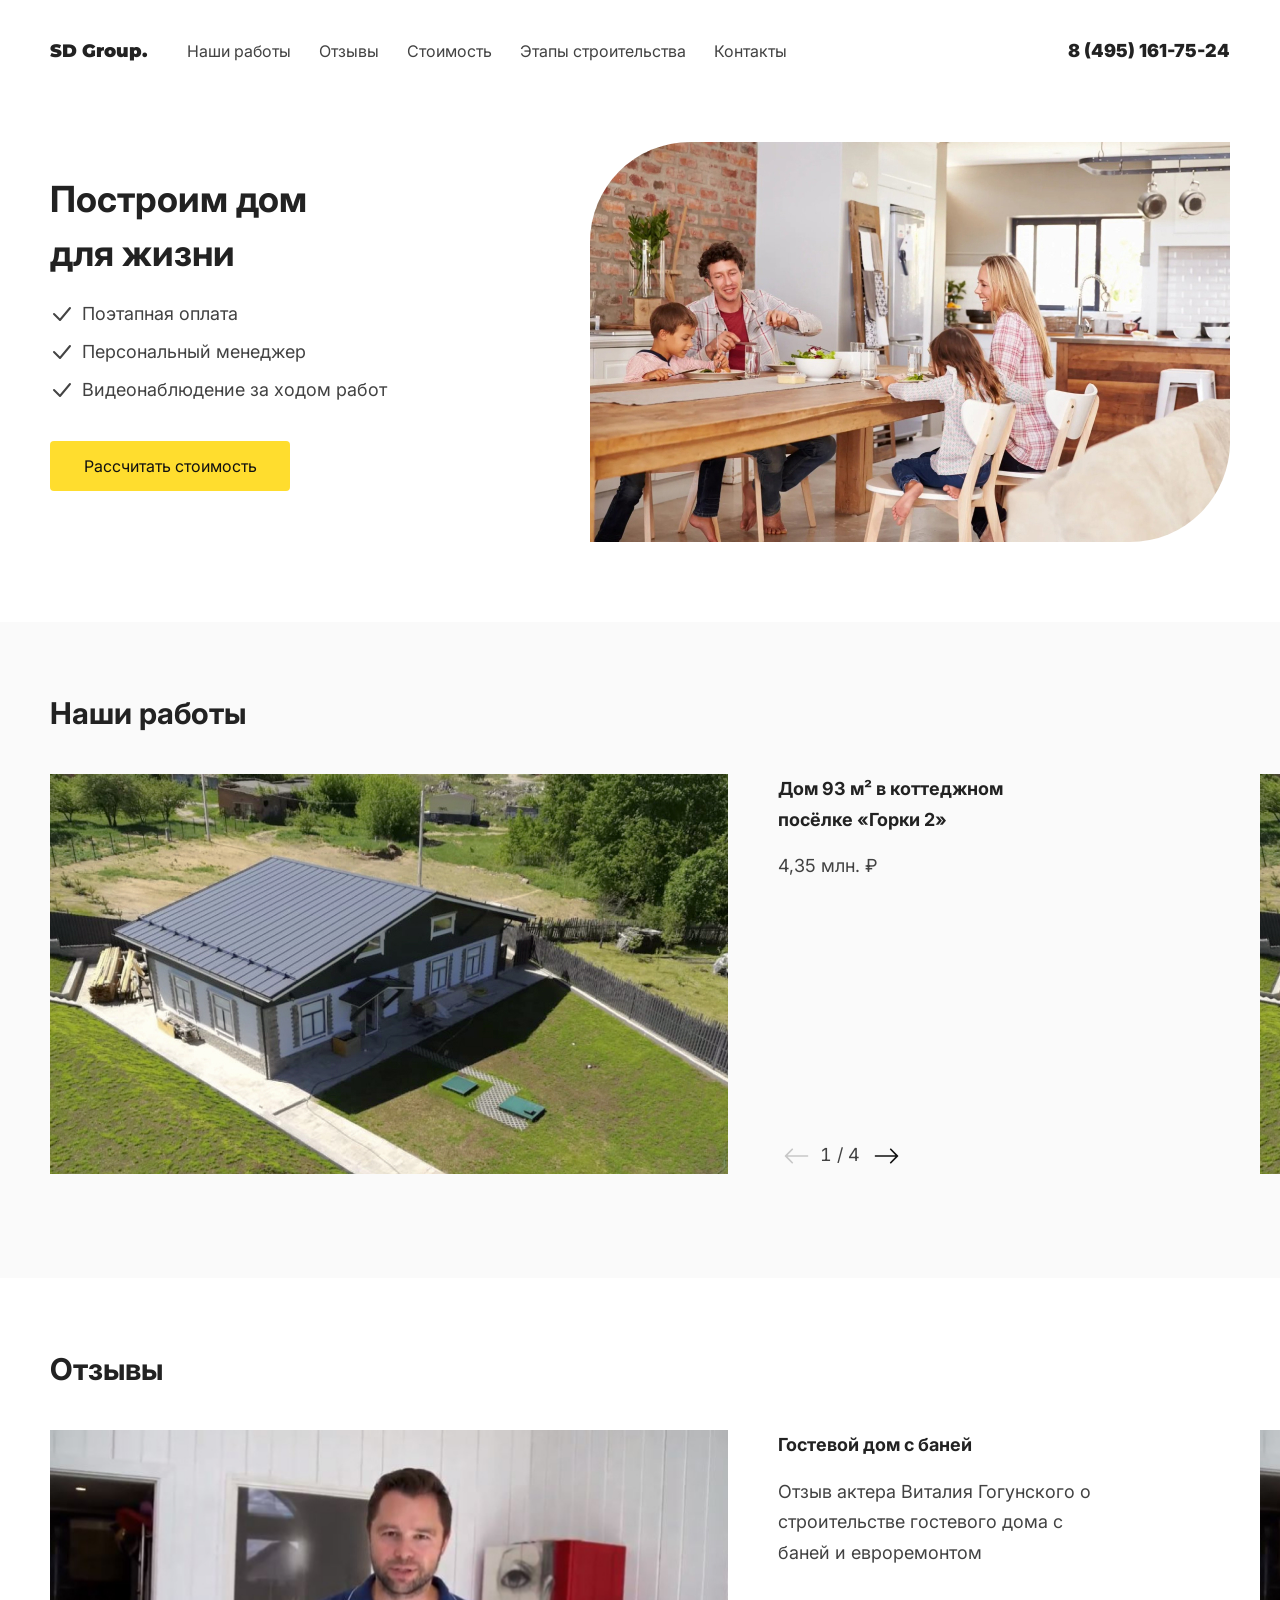
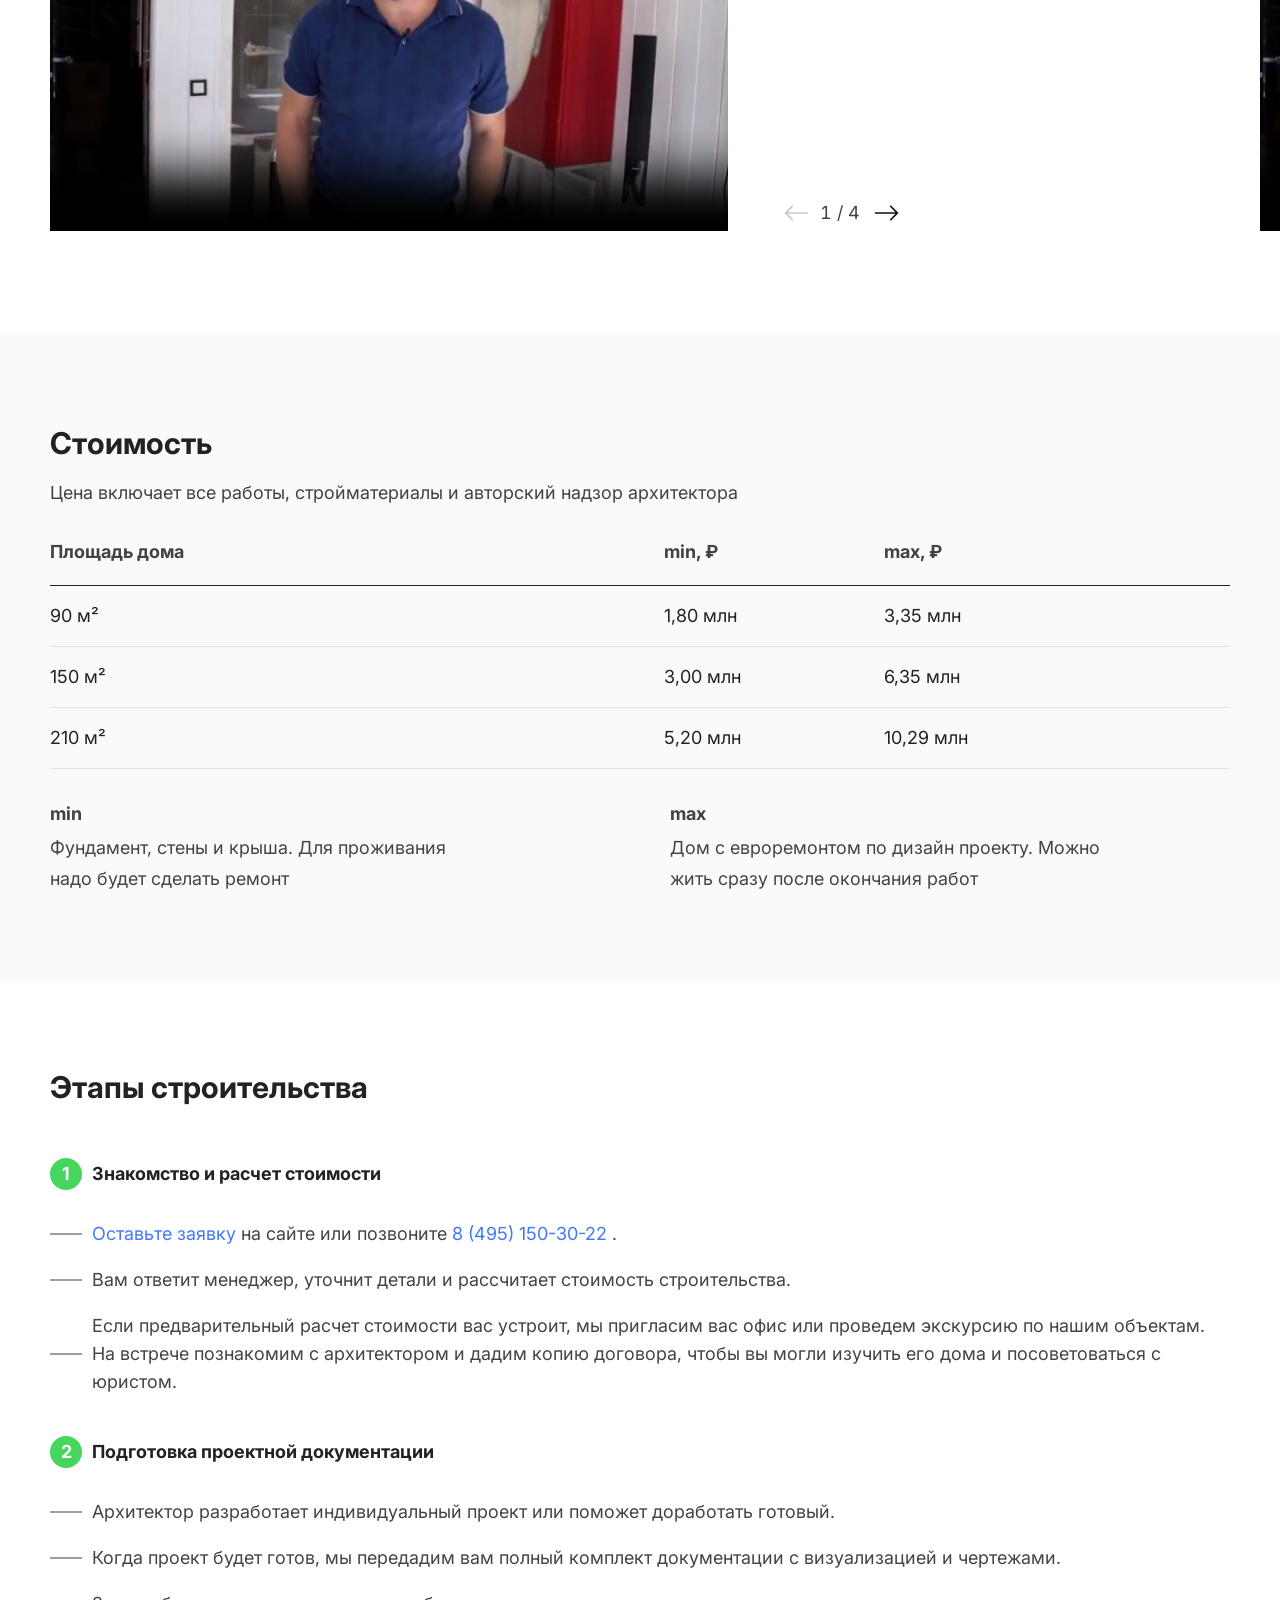
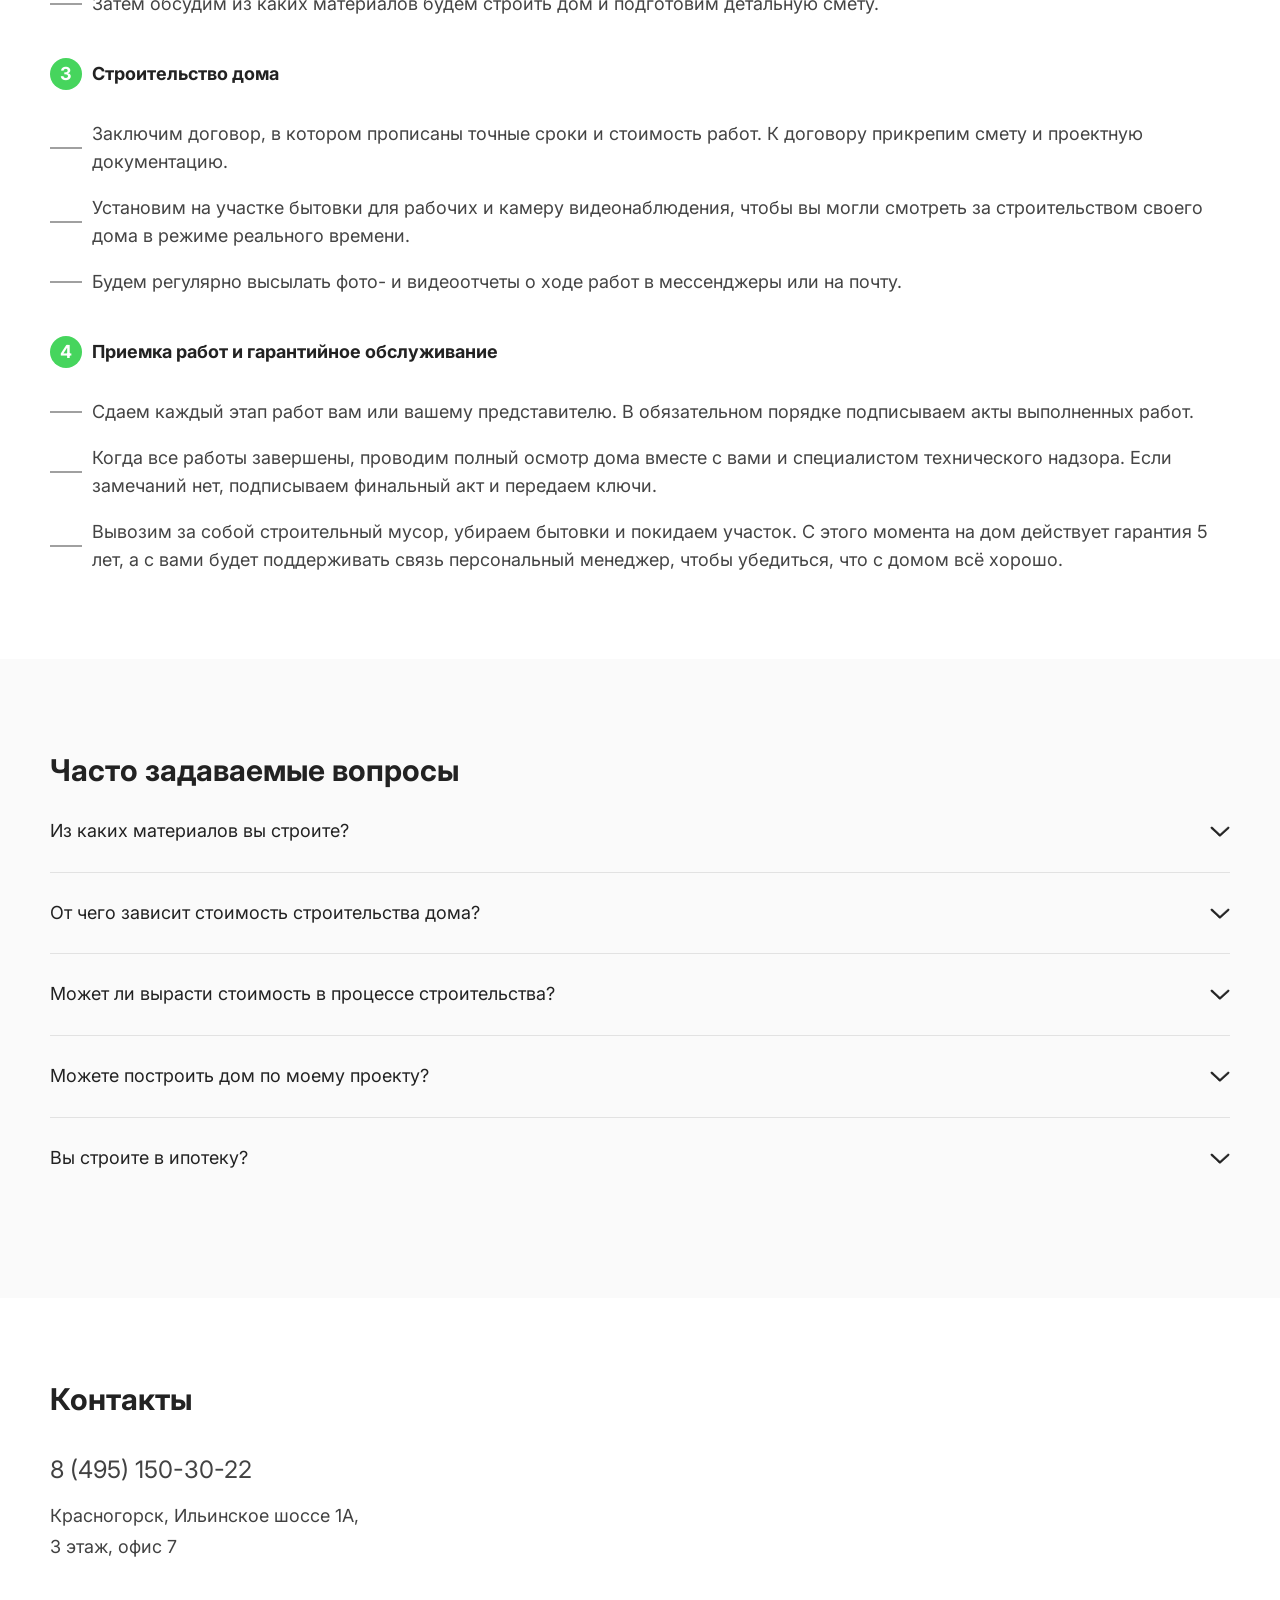
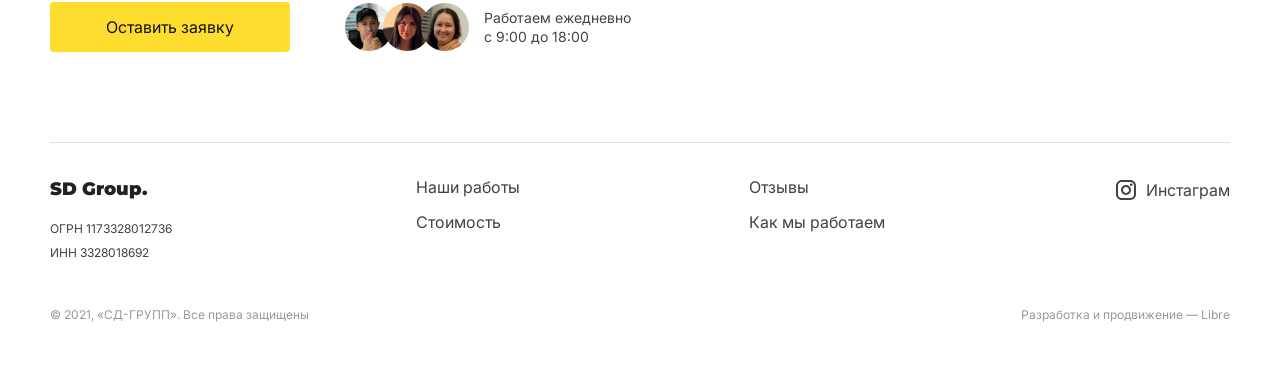
==== index.html @ e0a00f96 "Add files via upload" ====
<!DOCTYPE html>
<html lang="en">

<head>
    <meta charset="UTF-8">
    <meta http-equiv="X-UA-Compatible" content="IE=edge">
    <meta name="viewport" content="width=device-width, initial-scale=1.0">
    <title>Главная</title>
    <link rel="stylesheet" href="https://unpkg.com/swiper/swiper-bundle.min.css" />
    <link rel="stylesheet" href="assets/css/style.css">
</head>

<body>
    <div class="wrapper">
        <header class="header">
            <div class="container">
                <div class="header__inner">
                    <div class="header__left">
                        <a class="header__logo" href="#">SD Group.</a>
                        <nav class="header__nav nav">
                            <ul>
                                <li class="nav__item"><a href="#"> Наши работы</a></li>
                                <li class="nav__item"><a href="#"> Отзывы</a></li>
                                <li class="nav__item"><a href="#"> Стоимость</a></li>
                                <li class="nav__item"><a href="#"> Этапы строительства</a></li>
                                <li class="nav__item"><a href="#"> Контакты</a></li>
                                <li class="nav__phone"><a href="tel:8 (495) 161-75-24">8 (495) 161-75-24</a></li>
                            </ul>
                        </nav>
                    </div>
                    <div class="header__burger">
                        <span></span>
                    </div>
                    <a class="header__phone" href="tel:8 (495) 161-75-24">8 (495) 161-75-24</a>
                </div>
            </div>
        </header>

        <section class="main">
            <div class="container">
                <div class="main__inner">
                    <div class="main__left">
                        <h1 class="main__title">Построим дом <br> для жизни</h1>
                        <ul class="main__list">
                            <li class="main__list-item">Поэтапная оплата</li>
                            <li class="main__list-item">Персональный менеджер</li>
                            <li class="main__list-item">Видеонаблюдение за ходом работ</li>
                        </ul>
                        <button class="main__btn">Рассчитать стоимость</button>

                    </div>
                    <img class="main__img" src="assets/images/main.jpg" alt="">
                </div>
            </div>
        </section>

        <section class="our-job">
            <div class="container">
                <div class="our-job__inner">
                    <h2 class="our-job__title">Наши работы</h2>
                    <div #swiperRef="" class="swiper-container">
                        <div class="swiper-wrapper">
                            <div class="swiper-slide">
                                <div class="our-job__img">
                                    <img src="assets/images/job1.jpg" alt="">
                                </div>

                                <div class="our-job__right">
                                    <h3 class="our-job__slide-title">Дом 93 м² в коттеджном <br> посёлке «Горки 2»</h3>
                                    <p class="our-job__price">4,35 млн. ₽</p>
                                </div>
                            </div>
                            <div class="swiper-slide">
                                <div class="our-job__img">
                                    <img src="assets/images/job1.jpg" alt="">
                                </div>

                                <div class="our-job__right">
                                    <h3 class="our-job__slide-title">Дом 93 м² в коттеджном <br> посёлке «Горки 2» 2</h3>
                                    <p class="our-job__price">4,35 млн. ₽</p>
                                </div>
                            </div>
                            <div class="swiper-slide">
                                <div class="our-job__img">
                                    <img src="assets/images/job1.jpg" alt="">
                                </div>

                                <div class="our-job__right">
                                    <h3 class="our-job__slide-title">Дом 93 м² в коттеджном <br> посёлке «Горки 2» 3</h3>
                                    <p class="our-job__price">4,35 млн. ₽</p>
                                </div>
                            </div>
                            <div class="swiper-slide">
                                <div class="our-job__img">
                                    <img src="assets/images/job1.jpg" alt="">
                                </div>

                                <div class="our-job__right">
                                    <h3 class="our-job__slide-title">Дом 93 м² в коттеджном <br> посёлке «Горки 2» 4</h3>
                                    <p class="our-job__price">4,35 млн. ₽</p>
                                </div>
                            </div>
                        </div>
                        <div class="swiper-button-next">
                            <svg width="28" height="28" viewBox="0 0 28 28" fill="none" xmlns="http://www.w3.org/2000/svg">
                                <path fill-rule="evenodd" clip-rule="evenodd" d="M1.75 14C1.75 13.7679 1.84219 13.5454 2.00628 13.3813C2.17038 13.2172 2.39294 13.125 2.625 13.125H23.2628L17.7555 7.61951C17.5912 7.45521 17.4989 7.23236 17.4989 7.00001C17.4989 6.76765 17.5912 6.54481 17.7555 6.38051C17.9198 6.2162 18.1426 6.1239 18.375 6.1239C18.6074 6.1239 18.8302 6.2162 18.9945 6.38051L25.9945 13.3805C26.076 13.4618 26.1406 13.5583 26.1847 13.6646C26.2289 13.771 26.2516 13.8849 26.2516 14C26.2516 14.1151 26.2289 14.2291 26.1847 14.3354C26.1406 14.4417 26.076 14.5382 25.9945 14.6195L18.9945 21.6195C18.8302 21.7838 18.6074 21.8761 18.375 21.8761C18.1426 21.8761 17.9198 21.7838 17.7555 21.6195C17.5912 21.4552 17.4989 21.2324 17.4989 21C17.4989 20.7676 17.5912 20.5448 17.7555 20.3805L23.2628 14.875H2.625C2.39294 14.875 2.17038 14.7828 2.00628 14.6187C1.84219 14.4546 1.75 14.2321 1.75 14Z" fill="#111111"/>
                            </svg>
                        </div>
                        <div class="swiper-button-prev">
                            <svg width="28" height="28" viewBox="0 0 28 28" fill="none" xmlns="http://www.w3.org/2000/svg">
                                <path fill-rule="evenodd" clip-rule="evenodd" d="M26.2499 14C26.2499 13.7679 26.1577 13.5454 25.9937 13.3813C25.8296 13.2172 25.607 13.125 25.3749 13.125H4.73718L10.2444 7.61951C10.3258 7.53815 10.3903 7.44157 10.4343 7.33528C10.4784 7.22898 10.501 7.11506 10.501 7.00001C10.501 6.88495 10.4784 6.77103 10.4343 6.66474C10.3903 6.55844 10.3258 6.46186 10.2444 6.38051C10.1631 6.29915 10.0665 6.23462 9.9602 6.19059C9.85391 6.14656 9.73998 6.1239 9.62493 6.1239C9.50988 6.1239 9.39595 6.14656 9.28966 6.19059C9.18337 6.23462 9.08678 6.29915 9.00543 6.38051L2.00543 13.3805C1.92395 13.4618 1.8593 13.5583 1.81518 13.6646C1.77107 13.771 1.74837 13.8849 1.74837 14C1.74837 14.1151 1.77107 14.2291 1.81518 14.3354C1.8593 14.4417 1.92395 14.5382 2.00543 14.6195L9.00543 21.6195C9.08678 21.7009 9.18337 21.7654 9.28966 21.8094C9.39595 21.8534 9.50988 21.8761 9.62493 21.8761C9.73998 21.8761 9.85391 21.8534 9.9602 21.8094C10.0665 21.7654 10.1631 21.7009 10.2444 21.6195C10.3258 21.5382 10.3903 21.4416 10.4343 21.3353C10.4784 21.229 10.501 21.1151 10.501 21C10.501 20.885 10.4784 20.771 10.4343 20.6647C10.3903 20.5584 10.3258 20.4619 10.2444 20.3805L4.73718 14.875H25.3749C25.607 14.875 25.8296 14.7828 25.9937 14.6187C26.1577 14.4546 26.2499 14.2321 26.2499 14Z" fill="#111111"/>
                            </svg>
                        </div>
                        <div class="swiper-pagination"></div>
                    </div>
                </div>
            </div>
        </section>

        <section class="feedback">
            <div class="container">
                <div class="feedback__inner">
                    <h2 class="feedback__title">Отзывы</h2>
                    <div #swiperRef="" class="swiper-container">
                        <div class="swiper-wrapper">
                            <div class="swiper-slide">
                                <div class="feedback__video">
                                    <video controls poster="assets/images/video-poster.jpg">
                                        <source src="assets/video/videoplayback.mp4" type="video/mp4"> 
                                    </video>
                                </div>

                                <div class="feedback__right">
                                    <h3 class="feedback__slide-title">Гостевой дом с баней</h3>
                                    <p class="feedback__desc">Отзыв актера Виталия Гогунского о <br> cтроительстве гостевого дома с <br> баней и евроремонтом</p>
                                </div>
                            </div>
                            <div class="swiper-slide">
                                <div class="feedback__video">
                                    <video controls poster="assets/images/video-poster.jpg">
                                        <source src="assets/video/videoplayback.mp4" type="video/mp4"> 
                                    </video>
                                </div>

                                <div class="feedback__right">
                                    <h3 class="feedback__slide-title">Гостевой дом с баней</h3>
                                    <p class="feedback__desc">Отзыв актера Виталия Гогунского о <br> cтроительстве гостевого дома с <br> баней и евроремонтом</p>
                                </div>
                            </div>
                            <div class="swiper-slide">
                                <div class="feedback__video">
                                    <video controls poster="assets/images/video-poster.jpg">
                                        <source src="assets/video/videoplayback.mp4" type="video/mp4"> 
                                    </video>
                                </div>

                                <div class="feedback__right">
                                    <h3 class="feedback__slide-title">Гостевой дом с баней</h3>
                                    <p class="feedback__desc">Отзыв актера Виталия Гогунского о <br> cтроительстве гостевого дома с <br> баней и евроремонтом</p>
                                </div>
                            </div>
                            <div class="swiper-slide">
                                <div class="feedback__video">
                                    <video controls poster="assets/images/video-poster.jpg">
                                        <source src="assets/video/videoplayback.mp4" type="video/mp4"> 
                                    </video>
                                </div>

                                <div class="feedback__right">
                                    <h3 class="feedback__slide-title">Гостевой дом с баней</h3>
                                    <p class="feedback__desc">Отзыв актера Виталия Гогунского о <br> cтроительстве гостевого дома с <br> баней и евроремонтом</p>
                                </div>
                            </div>
                        </div>
                        <div class="swiper-button-next">
                            <svg width="28" height="28" viewBox="0 0 28 28" fill="none" xmlns="http://www.w3.org/2000/svg">
                                <path fill-rule="evenodd" clip-rule="evenodd" d="M1.75 14C1.75 13.7679 1.84219 13.5454 2.00628 13.3813C2.17038 13.2172 2.39294 13.125 2.625 13.125H23.2628L17.7555 7.61951C17.5912 7.45521 17.4989 7.23236 17.4989 7.00001C17.4989 6.76765 17.5912 6.54481 17.7555 6.38051C17.9198 6.2162 18.1426 6.1239 18.375 6.1239C18.6074 6.1239 18.8302 6.2162 18.9945 6.38051L25.9945 13.3805C26.076 13.4618 26.1406 13.5583 26.1847 13.6646C26.2289 13.771 26.2516 13.8849 26.2516 14C26.2516 14.1151 26.2289 14.2291 26.1847 14.3354C26.1406 14.4417 26.076 14.5382 25.9945 14.6195L18.9945 21.6195C18.8302 21.7838 18.6074 21.8761 18.375 21.8761C18.1426 21.8761 17.9198 21.7838 17.7555 21.6195C17.5912 21.4552 17.4989 21.2324 17.4989 21C17.4989 20.7676 17.5912 20.5448 17.7555 20.3805L23.2628 14.875H2.625C2.39294 14.875 2.17038 14.7828 2.00628 14.6187C1.84219 14.4546 1.75 14.2321 1.75 14Z" fill="#111111"/>
                            </svg>
                        </div>
                        <div class="swiper-button-prev">
                            <svg width="28" height="28" viewBox="0 0 28 28" fill="none" xmlns="http://www.w3.org/2000/svg">
                                <path fill-rule="evenodd" clip-rule="evenodd" d="M26.2499 14C26.2499 13.7679 26.1577 13.5454 25.9937 13.3813C25.8296 13.2172 25.607 13.125 25.3749 13.125H4.73718L10.2444 7.61951C10.3258 7.53815 10.3903 7.44157 10.4343 7.33528C10.4784 7.22898 10.501 7.11506 10.501 7.00001C10.501 6.88495 10.4784 6.77103 10.4343 6.66474C10.3903 6.55844 10.3258 6.46186 10.2444 6.38051C10.1631 6.29915 10.0665 6.23462 9.9602 6.19059C9.85391 6.14656 9.73998 6.1239 9.62493 6.1239C9.50988 6.1239 9.39595 6.14656 9.28966 6.19059C9.18337 6.23462 9.08678 6.29915 9.00543 6.38051L2.00543 13.3805C1.92395 13.4618 1.8593 13.5583 1.81518 13.6646C1.77107 13.771 1.74837 13.8849 1.74837 14C1.74837 14.1151 1.77107 14.2291 1.81518 14.3354C1.8593 14.4417 1.92395 14.5382 2.00543 14.6195L9.00543 21.6195C9.08678 21.7009 9.18337 21.7654 9.28966 21.8094C9.39595 21.8534 9.50988 21.8761 9.62493 21.8761C9.73998 21.8761 9.85391 21.8534 9.9602 21.8094C10.0665 21.7654 10.1631 21.7009 10.2444 21.6195C10.3258 21.5382 10.3903 21.4416 10.4343 21.3353C10.4784 21.229 10.501 21.1151 10.501 21C10.501 20.885 10.4784 20.771 10.4343 20.6647C10.3903 20.5584 10.3258 20.4619 10.2444 20.3805L4.73718 14.875H25.3749C25.607 14.875 25.8296 14.7828 25.9937 14.6187C26.1577 14.4546 26.2499 14.2321 26.2499 14Z" fill="#111111"/>
                            </svg>
                        </div>
                        <div class="swiper-pagination"></div>
                    </div>
                </div>
            </div>
        </section>

        <section class="price">
            <div class="container">
                <div class="price__inner">
                    <h2 class="price__title">Стоимость</h2>
                    <p class="price__desc">Цена включает все работы, стройматериалы и авторский надзор архитектора</p>
                    <div class="price__table">
                        <div class="price__table-row price__table-head">
                            <div class="price__table-left">
                                <span>Площадь <span class="price__mob-hidden">дома</span> </span>
                            </div>
                            <div class="price__table-right">
                                <span>min, ₽</span>
                                <span>max, ₽</span>
                            </div>
                        </div>
                        <div class="price__table-row">
                            <div class="price__table-left">
                                <span>90 м²</span>
                            </div>
                            <div class="price__table-right">
                                <span>1,80 млн</span>
                                <span>3,35 млн </span>
                            </div>
                        </div>
                        <div class="price__table-row">
                            <div class="price__table-left">
                                <span>150 м²</span>
                            </div>
                            <div class="price__table-right">
                                <span>3,00 млн</span>
                                <span>6,35 млн</span>
                            </div>
                        </div>
                        <div class="price__table-row">
                            <div class="price__table-left">
                                <span>210 м²</span>
                            </div>
                            <div class="price__table-right">
                                <span>5,20 млн</span>
                                <span>10,29 млн </span>
                            </div>
                        </div>
                    </div>
                    <div class="price__bottom">
                        <div class="price__item">
                            <p class="price__item-title">min</p>
                            <p class="price__item-desc">Фундамент, стены и крыша. Для проживания <br> надо будет сделать ремонт</p>
                        </div>
                        <div class="price__item">
                            <p class="price__item-title">max</p>
                            <p class="price__item-desc">Дом с евроремонтом по дизайн проекту. Можно <br> жить сразу после окончания работ</p>
                        </div>
                    </div>
                </div>
            </div>
        </section>

        <section class="stage">
            <div class="container">
                <div class="stage__inner">
                    <h2 class="stage__title">Этапы строительства</h2>
                    <div class="stage__items">
                        <div class="stage__item">
                            <h3 class="stage__item-title">
                                <span>1</span> Знакомство и расчет стоимости
                            </h3>
                            <ul>
                                <li class="stage__item-li"> <span class="blue">Оставьте заявку</span> на сайте или позвоните <a class="blue" href="tel:8 (495) 150-30-22">8 (495) 150-30-22</a> .</li>
                                <li class="stage__item-li">Вам ответит менеджер, уточнит детали и рассчитает стоимость строительства.</li>
                                <li class="stage__item-li">Если предварительный расчет стоимости вас устроит, мы пригласим вас офис или проведем экскурсию по нашим объектам. На встрече познакомим с архитектором и дадим копию договора, чтобы вы могли изучить его дома и посоветоваться
                                    с юристом. </li>
                            </ul>
                        </div>
                        <div class="stage__item">
                            <h3 class="stage__item-title">
                                <span>2</span>Подготовка проектной документации
                            </h3>
                            <ul>
                                <li class="stage__item-li">Архитектор разработает индивидуальный проект или поможет доработать готовый.</li>
                                <li class="stage__item-li">Когда проект будет готов, мы передадим вам полный комплект документации с визуализацией и чертежами.</li>
                                <li class="stage__item-li">Затем обсудим из каких материалов будем строить дом и подготовим детальную смету.</li>
                            </ul>
                        </div>
                        <div class="stage__item">
                            <h3 class="stage__item-title">
                                <span>3</span>Строительство дома
                            </h3>
                            <ul>
                                <li class="stage__item-li">Заключим договор, в котором прописаны точные сроки и стоимость работ. К договору прикрепим смету и проектную документацию.</li>
                                <li class="stage__item-li">Установим на участке бытовки для рабочих и камеру видеонаблюдения, чтобы вы могли смотреть за строительством своего дома в режиме реального времени.</li>
                                <li class="stage__item-li">Будем регулярно высылать фото- и видеоотчеты о ходе работ в мессенджеры или на почту.</li>
                            </ul>
                        </div>
                        <div class="stage__item">
                            <h3 class="stage__item-title">
                                <span>4</span>Приемка работ и гарантийное обслуживание
                            </h3>
                            <ul>
                                <li class="stage__item-li">Сдаем каждый этап работ вам или вашему представителю. В обязательном порядке подписываем акты выполненных работ.</li>
                                <li class="stage__item-li">Когда все работы завершены, проводим полный осмотр дома вместе с вами и специалистом технического надзора. Если замечаний нет, подписываем финальный акт и передаем ключи.</li>
                                <li class="stage__item-li">Вывозим за собой строительный мусор, убираем бытовки и покидаем участок. С этого момента на дом действует гарантия 5 лет, а с вами будет поддерживать связь персональный менеджер, чтобы убедиться, что с домом всё хорошо.</li>
                            </ul>
                        </div>
                    </div>
                </div>
            </div>
        </section>

        <section class="questions">
            <div class="container">
                <div class="questions__innner">
                    <h2 class="questions__title">Часто задаваемые вопросы</h2>
                    <div class="questions__items">
                        <div class="questions__item">
                            <div class="questions__show">
                                <span>Из каких материалов вы строите? </span>
                                <span>
                                    <svg class="questions__btn  " width="20" height="11" viewBox="0 0 20 11" fill="none" xmlns="http://www.w3.org/2000/svg">
                                        <path d="M2.35141 1.18542L2.35143 1.18543L10 8.14146L17.6486 1.18543L17.6486 1.18542C17.8269 1.0233 18.064 0.935791 18.3069 0.935791C18.5497 0.935791 18.7869 1.0233 18.9652 1.18542C19.1443 1.34826 19.25 1.57449 19.25 1.81604C19.25 2.05758 19.1443 2.28381 18.9652 2.44665L10.6585 9.99983L10.6583 10C10.5699 10.0806 10.4662 10.1434 10.3536 10.1858C10.2409 10.2284 10.1208 10.25 10 10.25C9.8792 10.25 9.75911 10.2284 9.64643 10.1858L9.73469 9.95193L9.64643 10.1858C9.53384 10.1434 9.4301 10.0806 9.3417 10L2.35141 1.18542ZM2.35141 1.18542C2.17311 1.0233 1.93598 0.935791 1.69311 0.935791C1.45025 0.935791 1.21311 1.0233 1.03482 1.18542C0.855734 1.34826 0.75 1.5745 0.75 1.81604C0.75 2.05757 0.855732 2.28381 1.03482 2.44665L9.34147 9.99983L2.35141 1.18542Z" fill="#222222" stroke="#222222" stroke-width="0.5"/>
                                    </svg>
                                </span>
                            </div>
                            <div class="questions__hidden">
                                Вывозим за собой строительный мусор, убираем бытовки и покидаем участок. С этого момента на дом действует гарантия 5 лет, а с вами будет поддерживать связь персональный менеджер, чтобы убедиться, что с домом всё хорошо.
                            </div>
                        </div>
                        <div class="questions__item">
                            <div class="questions__show">
                                <span>От чего зависит стоимость строительства дома? </span>
                                <span>
                                    <svg class="questions__btn  " width="20" height="11" viewBox="0 0 20 11" fill="none" xmlns="http://www.w3.org/2000/svg">
                                        <path d="M2.35141 1.18542L2.35143 1.18543L10 8.14146L17.6486 1.18543L17.6486 1.18542C17.8269 1.0233 18.064 0.935791 18.3069 0.935791C18.5497 0.935791 18.7869 1.0233 18.9652 1.18542C19.1443 1.34826 19.25 1.57449 19.25 1.81604C19.25 2.05758 19.1443 2.28381 18.9652 2.44665L10.6585 9.99983L10.6583 10C10.5699 10.0806 10.4662 10.1434 10.3536 10.1858C10.2409 10.2284 10.1208 10.25 10 10.25C9.8792 10.25 9.75911 10.2284 9.64643 10.1858L9.73469 9.95193L9.64643 10.1858C9.53384 10.1434 9.4301 10.0806 9.3417 10L2.35141 1.18542ZM2.35141 1.18542C2.17311 1.0233 1.93598 0.935791 1.69311 0.935791C1.45025 0.935791 1.21311 1.0233 1.03482 1.18542C0.855734 1.34826 0.75 1.5745 0.75 1.81604C0.75 2.05757 0.855732 2.28381 1.03482 2.44665L9.34147 9.99983L2.35141 1.18542Z" fill="#222222" stroke="#222222" stroke-width="0.5"/>
                                    </svg>
                                </span>
                            </div>
                            <div class="questions__hidden">
                                Вывозим за собой строительный мусор, убираем бытовки и покидаем участок. С этого момента на дом действует гарантия 5 лет, а с вами будет поддерживать связь персональный менеджер, чтобы убедиться, что с домом всё хорошо.
                            </div>
                        </div>
                        <div class="questions__item">
                            <div class="questions__show">
                                <span>Может ли вырасти стоимость в процессе строительства? </span>
                                <span>
                                    <svg class="questions__btn  " width="20" height="11" viewBox="0 0 20 11" fill="none" xmlns="http://www.w3.org/2000/svg">
                                        <path d="M2.35141 1.18542L2.35143 1.18543L10 8.14146L17.6486 1.18543L17.6486 1.18542C17.8269 1.0233 18.064 0.935791 18.3069 0.935791C18.5497 0.935791 18.7869 1.0233 18.9652 1.18542C19.1443 1.34826 19.25 1.57449 19.25 1.81604C19.25 2.05758 19.1443 2.28381 18.9652 2.44665L10.6585 9.99983L10.6583 10C10.5699 10.0806 10.4662 10.1434 10.3536 10.1858C10.2409 10.2284 10.1208 10.25 10 10.25C9.8792 10.25 9.75911 10.2284 9.64643 10.1858L9.73469 9.95193L9.64643 10.1858C9.53384 10.1434 9.4301 10.0806 9.3417 10L2.35141 1.18542ZM2.35141 1.18542C2.17311 1.0233 1.93598 0.935791 1.69311 0.935791C1.45025 0.935791 1.21311 1.0233 1.03482 1.18542C0.855734 1.34826 0.75 1.5745 0.75 1.81604C0.75 2.05757 0.855732 2.28381 1.03482 2.44665L9.34147 9.99983L2.35141 1.18542Z" fill="#222222" stroke="#222222" stroke-width="0.5"/>
                                    </svg>
                                </span>
                            </div>
                            <div class="questions__hidden">
                                Вывозим за собой строительный мусор, убираем бытовки и покидаем участок. С этого момента на дом действует гарантия 5 лет, а с вами будет поддерживать связь персональный менеджер, чтобы убедиться, что с домом всё хорошо.
                            </div>
                        </div>
                        <div class="questions__item">
                            <div class="questions__show">
                                <span>Можете построить дом по моему проекту? </span>
                                <span>
                                    <svg class="questions__btn  " width="20" height="11" viewBox="0 0 20 11" fill="none" xmlns="http://www.w3.org/2000/svg">
                                        <path d="M2.35141 1.18542L2.35143 1.18543L10 8.14146L17.6486 1.18543L17.6486 1.18542C17.8269 1.0233 18.064 0.935791 18.3069 0.935791C18.5497 0.935791 18.7869 1.0233 18.9652 1.18542C19.1443 1.34826 19.25 1.57449 19.25 1.81604C19.25 2.05758 19.1443 2.28381 18.9652 2.44665L10.6585 9.99983L10.6583 10C10.5699 10.0806 10.4662 10.1434 10.3536 10.1858C10.2409 10.2284 10.1208 10.25 10 10.25C9.8792 10.25 9.75911 10.2284 9.64643 10.1858L9.73469 9.95193L9.64643 10.1858C9.53384 10.1434 9.4301 10.0806 9.3417 10L2.35141 1.18542ZM2.35141 1.18542C2.17311 1.0233 1.93598 0.935791 1.69311 0.935791C1.45025 0.935791 1.21311 1.0233 1.03482 1.18542C0.855734 1.34826 0.75 1.5745 0.75 1.81604C0.75 2.05757 0.855732 2.28381 1.03482 2.44665L9.34147 9.99983L2.35141 1.18542Z" fill="#222222" stroke="#222222" stroke-width="0.5"/>
                                    </svg>
                                </span>
                            </div>
                            <div class="questions__hidden">
                                Вывозим за собой строительный мусор, убираем бытовки и покидаем участок. С этого момента на дом действует гарантия 5 лет, а с вами будет поддерживать связь персональный менеджер, чтобы убедиться, что с домом всё хорошо.
                            </div>
                        </div>
                        <div class="questions__item">
                            <div class="questions__show">
                                <span>Вы строите в ипотеку? </span>
                                <span>
                                    <svg class="questions__btn  " width="20" height="11" viewBox="0 0 20 11" fill="none" xmlns="http://www.w3.org/2000/svg">
                                        <path d="M2.35141 1.18542L2.35143 1.18543L10 8.14146L17.6486 1.18543L17.6486 1.18542C17.8269 1.0233 18.064 0.935791 18.3069 0.935791C18.5497 0.935791 18.7869 1.0233 18.9652 1.18542C19.1443 1.34826 19.25 1.57449 19.25 1.81604C19.25 2.05758 19.1443 2.28381 18.9652 2.44665L10.6585 9.99983L10.6583 10C10.5699 10.0806 10.4662 10.1434 10.3536 10.1858C10.2409 10.2284 10.1208 10.25 10 10.25C9.8792 10.25 9.75911 10.2284 9.64643 10.1858L9.73469 9.95193L9.64643 10.1858C9.53384 10.1434 9.4301 10.0806 9.3417 10L2.35141 1.18542ZM2.35141 1.18542C2.17311 1.0233 1.93598 0.935791 1.69311 0.935791C1.45025 0.935791 1.21311 1.0233 1.03482 1.18542C0.855734 1.34826 0.75 1.5745 0.75 1.81604C0.75 2.05757 0.855732 2.28381 1.03482 2.44665L9.34147 9.99983L2.35141 1.18542Z" fill="#222222" stroke="#222222" stroke-width="0.5"/>
                                    </svg>
                                </span>
                            </div>
                            <div class="questions__hidden">
                                Вывозим за собой строительный мусор, убираем бытовки и покидаем участок. С этого момента на дом действует гарантия 5 лет, а с вами будет поддерживать связь персональный менеджер, чтобы убедиться, что с домом всё хорошо.
                            </div>
                        </div>
                    </div>
                </div>
            </div>
        </section>

        <section class="contacts">
            <div class="container">
                <div class="contacts__inner">
                    <h2 class="contacts__title">Контакты</h2>
                    <a href="tel:8 (495) 150-30-22" class="contacts__phone">8 (495) 150-30-22</a>
                    <p class="contacts__address">Красногорск, Ильинское шоссе 1А,<br> 3 этаж, офис 7</p>
                    <div class="contacts__bottom">
                        <button class="contacts__btn">Оставить заявку</button>
                        <div class="contacts__persons">
                            <img src="assets/images/avatar1.jpg" alt="">
                            <img src="assets/images/avatar2.jpg" alt="">
                            <img src="assets/images/avatar3.jpg" alt="">
                        </div>
                        <p class="contacts__time">Работаем ежедневно <br> с 9:00 до 18:00</p>
                    </div>
                </div>
            </div>
        </section>

        <footer class="footer">
            <div class="container">
                <div class="footer__inner">
                    <div class="footer__top">
                        <div class="footer__item">
                            <a class="footer__logo" href="#">SD Group.</a>
                            <p class="footer__inn">ОГРН 1173328012736 <br> ИНН 3328018692</p>
                        </div>
                        <div class="footer__item">
                            <a href="#">
                                <p>Наши работы</p>
                            </a>
                            <a href="#">
                                <p>Стоимость</p>
                            </a>
                        </div>
                        <div class="footer__item">
                            <a href="#">
                                <p>Отзывы</p>
                            </a>
                            <a href="#">
                                <p>Как мы работаем</p>
                            </a>
                        </div>
                        <div class="footer__item">
                            <a href="#">
                                <p class="footer__instagram">
                                    <svg width="24" height="24" viewBox="0 0 24 24" fill="none" xmlns="http://www.w3.org/2000/svg">
                                        <path d="M7.79991 2H16.1999C19.3999 2 21.9999 4.6 21.9999 7.8V16.2C21.9999 17.7383 21.3888 19.2135 20.3011 20.3012C19.2134 21.3889 17.7382 22 16.1999 22H7.79991C4.59991 22 1.99991 19.4 1.99991 16.2V7.8C1.99991 6.26174 2.61098 4.78649 3.69869 3.69878C4.7864 2.61107 6.26165 2 7.79991 2ZM7.59991 4C6.64513 4 5.72945 4.37928 5.05432 5.05442C4.37919 5.72955 3.99991 6.64522 3.99991 7.6V16.4C3.99991 18.39 5.60991 20 7.59991 20H16.3999C17.3547 20 18.2704 19.6207 18.9455 18.9456C19.6206 18.2705 19.9999 17.3548 19.9999 16.4V7.6C19.9999 5.61 18.3899 4 16.3999 4H7.59991ZM17.2499 5.5C17.5814 5.5 17.8994 5.6317 18.1338 5.86612C18.3682 6.10054 18.4999 6.41848 18.4999 6.75C18.4999 7.08152 18.3682 7.39946 18.1338 7.63388C17.8994 7.8683 17.5814 8 17.2499 8C16.9184 8 16.6004 7.8683 16.366 7.63388C16.1316 7.39946 15.9999 7.08152 15.9999 6.75C15.9999 6.41848 16.1316 6.10054 16.366 5.86612C16.6004 5.6317 16.9184 5.5 17.2499 5.5ZM11.9999 7C13.326 7 14.5978 7.52678 15.5354 8.46447C16.4731 9.40215 16.9999 10.6739 16.9999 12C16.9999 13.3261 16.4731 14.5979 15.5354 15.5355C14.5978 16.4732 13.326 17 11.9999 17C10.6738 17 9.40206 16.4732 8.46437 15.5355C7.52669 14.5979 6.99991 13.3261 6.99991 12C6.99991 10.6739 7.52669 9.40215 8.46437 8.46447C9.40206 7.52678 10.6738 7 11.9999 7ZM11.9999 9C11.2043 9 10.4412 9.31607 9.87859 9.87868C9.31598 10.4413 8.99991 11.2044 8.99991 12C8.99991 12.7956 9.31598 13.5587 9.87859 14.1213C10.4412 14.6839 11.2043 15 11.9999 15C12.7956 15 13.5586 14.6839 14.1212 14.1213C14.6838 13.5587 14.9999 12.7956 14.9999 12C14.9999 11.2044 14.6838 10.4413 14.1212 9.87868C13.5586 9.31607 12.7956 9 11.9999 9Z" fill="#424242"/>
                                    </svg>
                                    <span>Инстаграм</span>
                                </p>
                            </a>
                        </div>
                    </div>
                    <div class="footer__bottom">
                        <span class="footer__agree">© 2021, «СД-ГРУПП». Все права защищены</span>
                        <span class="footer__info">Разработка и продвижение — Libre</span>
                    </div>
                </div>
            </div>
        </footer>

    </div>
    <script src="assets/js/jquery.min.js"></script>
    <script src="assets/js/swiper.js"></script>
    <script src="assets/js/index.js"></script>

</body>

</html>
---- assets/css/style.css ----
@import url("https://fonts.googleapis.com/css2?family=Inter:wght@400;700;900&family=Montserrat:wght@900&display=swap");
@import url("https://fonts.googleapis.com/css2?family=Inter:wght@400;700;900&display=swap");
* {
  margin: 0;
  padding: 0;
  box-sizing: border-box;
}

body {
  font-family: Inter;
  color: #424242;
}

h1,
h2,
h3,
h4,
h5,
h6,
p,
img {
  margin: 0;
  padding: 0;
}

a {
  color: inherit;
  text-decoration: none;
  transition: 0.4s;
}

a:hover {
  opacity: 0.7;
}

button {
  cursor: pointer;
  border: none;
  outline: none;
  box-sizing: border-box;
  transition: 0.3s;
  display: flex;
  display: -webkit-box;
  display: -webkit-flex;
  display: -ms-flexbox;
  align-items: center;
  -webkit-box-align: center;
  -webkit-align-items: center;
  -ms-flex-align: center;
  justify-content: center;
}

ul,
li {
  margin: 0;
  padding: 0;
  list-style: none;
}

.wrapper {
  max-width: 1440px;
  margin: 0 auto;
}

.container {
  width: 1200px;
  margin: 0 auto;
  padding: 0 10px;
}

.header {
  padding: 40px 0;
}
.header__inner {
  display: flex;
  display: -webkit-box;
  display: -webkit-flex;
  display: -ms-flexbox;
  justify-content: space-between;
  -webkit-box-pack: justify;
  -webkit-justify-content: space-between;
  -ms-flex-pack: justify;
  align-items: center;
  -webkit-box-align: center;
  -webkit-align-items: center;
  -ms-flex-align: center;
}
.header__logo {
  font-family: Montserrat;
  font-weight: 900;
  font-size: 18px;
  line-height: 22px;
  color: #222222;
  margin-right: 40px;
}
.header__left {
  display: flex;
  display: -webkit-box;
  display: -webkit-flex;
  display: -ms-flexbox;
  align-items: center;
  -webkit-box-align: center;
  -webkit-align-items: center;
  -ms-flex-align: center;
}
.header .nav ul {
  display: flex;
  display: -webkit-box;
  display: -webkit-flex;
  display: -ms-flexbox;
  align-items: center;
  -webkit-box-align: center;
  -webkit-align-items: center;
  -ms-flex-align: center;
  font-size: 16px;
  line-height: 19px;
  font-weight: normal;
}
.header .nav__item {
  margin-right: 28px;
}
.header .nav__phone {
  display: none;
}
.header__phone {
  font-weight: 900;
  font-size: 18px;
  line-height: 22px;
  color: #222222;
}
.header__burger {
  display: none;
}

.main {
  padding-top: 40px;
  padding-bottom: 80px;
}
.main__inner {
  display: flex;
  display: -webkit-box;
  display: -webkit-flex;
  display: -ms-flexbox;
  justify-content: space-between;
  -webkit-box-pack: justify;
  -webkit-justify-content: space-between;
  -ms-flex-pack: justify;
}
.main__title {
  font-family: Inter;
  font-weight: bold;
  font-size: 36px;
  line-height: 150%;
  color: #222222;
  margin-top: 30px;
}
.main__list {
  margin-top: 23px;
  font-family: Inter;
  font-weight: normal;
  font-size: 18px;
  line-height: 22px;
}
.main__list-item {
  margin-bottom: 16px;
  padding-left: 32px;
  position: relative;
}
.main__list-item::after {
  content: "";
  position: absolute;
  left: 0;
  top: 50%;
  transform: translateY(-50%);
  width: 24px;
  height: 24px;
  background-image: url(../images/check.svg);
}
.main__btn {
  margin-top: 40px;
  background: #FFDD2E;
  border-radius: 4px;
  font-family: Inter;
  font-weight: normal;
  font-size: 16px;
  line-height: 19px;
  color: #111111;
  width: 240px;
  height: 50px;
  transition: 0.3s;
}
.main__btn:hover {
  background-color: inherit;
  border: 2px solid #FFDD2E;
}
.main__img {
  border-radius: 100px 0 100px 0;
}
.main__img img {
  width: 100%;
  display: block;
}

.our-job {
  background: #fafafa;
  padding: 70px 0 100px;
}
.our-job__title {
  font-family: Inter;
  font-weight: bold;
  font-size: 30px;
  line-height: 140%;
  color: #222222;
}
.our-job .swiper-container {
  margin-top: 40px;
  position: relative;
}
.our-job .swiper-slide {
  display: flex;
  display: -webkit-box;
  display: -webkit-flex;
  display: -ms-flexbox;
}
.our-job__img {
  width: 678px;
  margin-right: 50px;
}
.our-job__img img {
  width: 100%;
}
.our-job__slide-title {
  font-family: Inter;
  font-weight: bold;
  font-size: 18px;
  line-height: 170%;
  color: #222222;
}
.our-job__price {
  font-family: Inter;
  font-weight: normal;
  font-size: 18px;
  line-height: 170%;
  margin-top: 16px;
}
.our-job .swiper-pagination {
  font-family: Inter;
  font-weight: normal;
  font-size: 18px;
  line-height: 170%;
  font-feature-settings: 'tnum' on, 'lnum' on;
  width: 40px;
  position: absolute;
  right: 370px;
  bottom: 7px;
  left: unset;
}
.our-job .swiper-button-next {
  bottom: 0;
  top: unset;
  right: 330px;
}
.our-job .swiper-button-next::after {
  display: none;
}
.our-job .swiper-button-next.swiper-button-disabled {
  opacity: 1;
}
.our-job .swiper-button-next.swiper-button-disabled svg path {
  fill: #c7c7c7;
}
.our-job .swiper-button-prev {
  bottom: 0;
  top: unset;
  left: unset;
  right: 420px;
}
.our-job .swiper-button-prev::after {
  display: none;
}
.our-job .swiper-button-prev.swiper-button-disabled {
  opacity: 1;
}
.our-job .swiper-button-prev.swiper-button-disabled svg path {
  fill: #c7c7c7;
}

.feedback {
  padding: 70px 0 100px;
}
.feedback__title {
  font-family: Inter;
  font-weight: bold;
  font-size: 30px;
  line-height: 140%;
  color: #222222;
}
.feedback .swiper-container {
  margin-top: 40px;
  position: relative;
}
.feedback .swiper-slide {
  display: flex;
  display: -webkit-box;
  display: -webkit-flex;
  display: -ms-flexbox;
}
.feedback__video {
  width: 678px;
  margin-right: 50px;
}
.feedback__video video {
  width: 100%;
}
.feedback__slide-title {
  font-family: Inter;
  font-weight: bold;
  font-size: 18px;
  line-height: 170%;
  color: #222222;
}
.feedback__desc {
  font-family: Inter;
  font-weight: normal;
  font-size: 18px;
  line-height: 170%;
  margin-top: 16px;
}
.feedback .swiper-pagination {
  font-family: Inter;
  font-weight: normal;
  font-size: 18px;
  line-height: 170%;
  font-feature-settings: 'tnum' on, 'lnum' on;
  width: 40px;
  position: absolute;
  right: 370px;
  bottom: 7px;
  left: unset;
}
.feedback .swiper-button-next {
  bottom: 0;
  top: unset;
  right: 330px;
}
.feedback .swiper-button-next::after {
  display: none;
}
.feedback .swiper-button-next.swiper-button-disabled {
  opacity: 1;
}
.feedback .swiper-button-next.swiper-button-disabled svg path {
  fill: #c7c7c7;
}
.feedback .swiper-button-prev {
  bottom: 0;
  top: unset;
  left: unset;
  right: 420px;
}
.feedback .swiper-button-prev::after {
  display: none;
}
.feedback .swiper-button-prev.swiper-button-disabled {
  opacity: 1;
}
.feedback .swiper-button-prev.swiper-button-disabled svg path {
  fill: #c7c7c7;
}

.price {
  font-family: Inter;
  background: #fafafa;
  padding: 87px 0;
}
.price__title {
  font-weight: bold;
  font-size: 30px;
  line-height: 140%;
  color: #222222;
}
.price__desc {
  font-weight: normal;
  font-size: 18px;
  line-height: 170%;
  margin-top: 14px;
}
.price__table {
  margin-top: 10px;
  width: 100%;
  font-weight: normal;
  font-size: 18px;
  line-height: 24px;
  color: #222222;
}
.price__table-row {
  padding: 18px 0;
  display: flex;
  display: -webkit-box;
  display: -webkit-flex;
  display: -ms-flexbox;
  justify-content: space-between;
  -webkit-box-pack: justify;
  -webkit-justify-content: space-between;
  -ms-flex-pack: justify;
  align-items: center;
  -webkit-box-align: center;
  -webkit-align-items: center;
  -ms-flex-align: center;
  border-bottom: 1px solid #E2E2E2;
}
.price__table-row.price__table-head {
  font-weight: bold;
  line-height: 170%;
  color: #424242;
  border-bottom: 1px solid #222222;
}
.price__table-right {
  margin-right: 20%;
  display: flex;
  display: -webkit-box;
  display: -webkit-flex;
  display: -ms-flexbox;
}
.price__table-right span {
  width: 110px;
  display: block;
  margin-left: 110px;
}
.price__bottom {
  display: flex;
  display: -webkit-box;
  display: -webkit-flex;
  display: -ms-flexbox;
  justify-content: space-between;
  -webkit-box-pack: justify;
  -webkit-justify-content: space-between;
  -ms-flex-pack: justify;
  margin-top: 30px;
  padding-right: 11%;
}
.price__item-title {
  font-style: normal;
  font-weight: bold;
  font-size: 18px;
  line-height: 170%;
  color: #424242;
}
.price__item-desc {
  font-weight: normal;
  font-size: 18px;
  line-height: 170%;
  color: #444444;
  margin-top: 3px;
}

.stage {
  font-family: Inter;
  padding: 85px 0;
}
.stage__title {
  font-weight: bold;
  font-size: 30px;
  line-height: 140%;
  color: #222222;
}
.stage__items {
  margin-top: 50px;
}
.stage__item:not(:last-child) {
  margin-bottom: 40px;
}
.stage__item-title {
  font-weight: bold;
  font-size: 18px;
  line-height: 170%;
  color: #222222;
  display: flex;
  display: -webkit-box;
  display: -webkit-flex;
  display: -ms-flexbox;
  align-items: center;
  -webkit-box-align: center;
  -webkit-align-items: center;
  -ms-flex-align: center;
  margin-bottom: 30px;
}
.stage__item-title span {
  font-weight: bold;
  font-size: 18px;
  line-height: 32px;
  text-align: center;
  color: #FFFFFF;
  width: 32px;
  height: 32px;
  background: #46D55D;
  display: block;
  border-radius: 100%;
  margin-right: 10px;
}
.stage__item-li {
  padding-left: 42px;
  position: relative;
  font-weight: normal;
  font-size: 18px;
  line-height: 28px;
  color: #444444;
}
.stage__item-li .blue {
  color: #4277FF;
}
.stage__item-li:not(:last-child) {
  margin-bottom: 18px;
}
.stage__item-li::before {
  content: "";
  position: absolute;
  width: 32px;
  height: 1px;
  background-color: #424242;
  left: 0;
  top: 50%;
  transform: translateY(-50%);
}

.questions {
  font-family: Inter;
  background: #fafafa;
  padding: 90px 0 100px;
}
.questions__title {
  font-weight: bold;
  font-size: 30px;
  line-height: 140%;
  color: #222222;
}
.questions__item {
  padding: 25px 0;
  border-bottom: 1px solid #E2E2E2;
}
.questions__item:last-child {
  border-bottom: none;
}
.questions__show {
  font-weight: normal;
  font-size: 18px;
  line-height: 170%;
  color: #222222;
  display: flex;
  display: -webkit-box;
  display: -webkit-flex;
  display: -ms-flexbox;
  justify-content: space-between;
  -webkit-box-pack: justify;
  -webkit-justify-content: space-between;
  -ms-flex-pack: justify;
  align-items: center;
  -webkit-box-align: center;
  -webkit-align-items: center;
  -ms-flex-align: center;
}
.questions__btn--active {
  transform: rotate(180deg);
}
.questions__hidden {
  font-weight: normal;
  font-size: 18px;
  line-height: 170%;
  margin-top: 20px;
  display: none;
}

.contacts {
  font-family: Inter;
  padding: 80px 0 90px;
}
.contacts__title {
  font-weight: bold;
  font-size: 30px;
  line-height: 140%;
  color: #222222;
}
.contacts__phone {
  font-weight: normal;
  font-size: 24px;
  line-height: 170%;
  color: #424242;
  margin-top: 30px;
  display: block;
}
.contacts__address {
  margin-top: 10px;
  font-weight: normal;
  font-size: 18px;
  line-height: 170%;
  color: #424242;
}
.contacts__btn {
  background: #FFDD2E;
  border-radius: 4px;
  font-family: Inter;
  font-weight: normal;
  font-size: 16px;
  line-height: 19px;
  color: #111111;
  width: 240px;
  height: 50px;
  transition: 0.3s;
  margin-right: 55px;
}
.contacts__btn:hover {
  background-color: inherit;
  border: 2px solid #FFDD2E;
}
.contacts__bottom {
  margin-top: 40px;
  display: flex;
  display: -webkit-box;
  display: -webkit-flex;
  display: -ms-flexbox;
  align-items: center;
  -webkit-box-align: center;
  -webkit-align-items: center;
  -ms-flex-align: center;
}
.contacts__persons {
  display: flex;
  display: -webkit-box;
  display: -webkit-flex;
  display: -ms-flexbox;
  align-items: center;
  -webkit-box-align: center;
  -webkit-align-items: center;
  -ms-flex-align: center;
}
.contacts__persons img {
  border-radius: 100%;
  display: block;
}
.contacts__persons img:nth-child(2), .contacts__persons img:nth-child(3) {
  margin-left: -10px;
}
.contacts__time {
  font-weight: normal;
  font-size: 14px;
  line-height: 140%;
  margin-left: 15px;
  color: #444444;
}

.footer {
  font-family: Inter;
}
.footer__top {
  padding-top: 35px;
  border-top: 1px solid #E2E2E2;
  display: flex;
  display: -webkit-box;
  display: -webkit-flex;
  display: -ms-flexbox;
  justify-content: space-between;
  -webkit-box-pack: justify;
  -webkit-justify-content: space-between;
  -ms-flex-pack: justify;
}
.footer__logo {
  font-family: Montserrat;
  font-weight: 900;
  font-size: 18px;
  line-height: 22px;
  color: #222222;
  margin-right: 40px;
}
.footer__inn {
  font-weight: normal;
  font-size: 12px;
  line-height: 200%;
  color: #424242;
  margin-top: 17px;
}
.footer__item {
  font-weight: normal;
  font-size: 16px;
  line-height: 19px;
  color: #424242;
}
.footer__item a:not(:last-child) {
  margin-bottom: 16px;
}
.footer__item a {
  display: block;
}
.footer__instagram {
  display: flex;
  display: -webkit-box;
  display: -webkit-flex;
  display: -ms-flexbox;
  align-items: center;
  -webkit-box-align: center;
  -webkit-align-items: center;
  -ms-flex-align: center;
}
.footer__instagram svg {
  margin-right: 8px;
}
.footer__bottom {
  display: flex;
  display: -webkit-box;
  display: -webkit-flex;
  display: -ms-flexbox;
  align-items: center;
  -webkit-box-align: center;
  -webkit-align-items: center;
  -ms-flex-align: center;
  justify-content: space-between;
  -webkit-box-pack: justify;
  -webkit-justify-content: space-between;
  -ms-flex-pack: justify;
  font-weight: normal;
  font-size: 12px;
  line-height: 170%;
  color: #999999;
  margin-top: 40px;
  padding-bottom: 50px;
}

@media (max-width: 1200px) {
  .container {
    width: 960px;
  }

  .header .nav__item {
    margin-right: 15px;
  }

  .main {
    padding: 30px 0 60px;
  }
  .main__img {
    width: 570px;
  }
  .main__title {
    font-size: 30px;
  }
  .main__list {
    font-size: 16px;
  }

  .our-job {
    padding: 40px 0 70px;
  }
  .our-job__title {
    font-size: 25px;
  }
  .our-job__img {
    width: 560px;
  }
  .our-job .swiper-button-prev {
    right: 330px;
  }
  .our-job .swiper-button-next {
    right: 240px;
  }
  .our-job .swiper-pagination {
    right: 280px;
  }
  .our-job__slide-title {
    font-size: 16px;
  }
  .our-job__price {
    font-size: 15px;
  }

  .feedback {
    padding: 40px 0 70px;
  }
  .feedback__title {
    font-size: 25px;
  }
  .feedback__video {
    width: 560px;
  }
  .feedback .swiper-button-prev {
    right: 330px;
  }
  .feedback .swiper-button-next {
    right: 240px;
  }
  .feedback .swiper-pagination {
    right: 280px;
  }
  .feedback__slide-title {
    font-size: 16px;
  }
  .feedback__desc {
    font-size: 15px;
  }

  .price {
    padding: 50px 0;
  }
  .price__title {
    font-size: 25px;
  }
  .price__bottom {
    padding-right: 0;
  }
  .price__table, .price__desc, .price__item-desc, .price__item-title {
    font-size: 16px;
  }

  .stage {
    padding: 50px 0;
  }
  .stage__title {
    font-size: 25px;
  }
  .stage__item-title {
    font-size: 16px;
    margin-bottom: 20px;
  }
  .stage__item-li {
    font-size: 16px;
    margin-bottom: 10px;
  }
  .stage__items {
    margin-top: 30px;
  }
  .stage__item:not(:last-child) {
    margin-bottom: 25px;
  }

  .questions {
    padding: 50px 0 55px;
  }
  .questions__title {
    font-size: 25px;
  }
  .questions__show, .questions__hidden {
    font-size: 16px;
  }

  .contacts {
    padding: 50px 0 55px;
  }
  .contacts__title {
    font-size: 25px;
  }
  .contacts__phone {
    font-size: 22px;
  }
  .contacts__address {
    font-size: 16px;
  }
}
@media (max-width: 992px) {
  .container {
    width: 720px;
  }

  .header__logo {
    position: relative;
    z-index: 11;
  }
  .header .nav {
    position: fixed;
    top: 0;
    left: 0;
    z-index: 10;
    background-color: #fff;
    top: -200%;
    transition: all 0.5s ease 0s;
    width: 100%;
    text-align: center;
    min-height: 260px;
  }
  .header .nav ul {
    display: block;
  }
  .header .nav.nav--active {
    top: 80px;
  }
  .header .nav__phone {
    display: block;
    font-weight: 900;
    font-size: 18px;
    line-height: 22px;
    color: #222222;
  }
  .header .nav__item {
    margin-bottom: 20px;
  }
  .header__phone {
    display: none;
  }
  .header__burger {
    z-index: 11;
    display: block;
    width: 30px;
    height: 20px;
    position: relative;
  }
  .header__burger::before, .header__burger::after {
    content: "";
    position: absolute;
    left: 0;
    background-color: #222;
    width: 100%;
    height: 2px;
    transition: all 0.3s ease 0s;
  }
  .header__burger::after {
    top: 0;
  }
  .header__burger::before {
    bottom: 0;
  }
  .header__burger span {
    width: 100%;
    height: 2px;
    left: 0;
    top: 50%;
    transform: translateY(-50%);
    display: block;
    position: absolute;
    background-color: #222;
    transition: all 0.3s ease 0s;
  }
  .header__burger.header__burger--active::before {
    transform: rotate(45deg);
    bottom: 9px;
  }
  .header__burger.header__burger--active::after {
    transform: rotate(-45deg);
    top: 9px;
  }
  .header__burger.header__burger--active span {
    transform: scale(0);
  }

  .main {
    padding-top: 0;
    padding-bottom: 40px;
  }
  .main__img {
    order: -1;
    width: 100%;
  }
  .main__inner {
    flex-wrap: wrap;
    -webkit-flex-wrap: wrap;
    -ms-flex-wrap: wrap;
  }
  .main__title {
    font-size: 27px;
  }
  .main__btn {
    margin-top: 30px;
  }

  .our-job {
    padding-top: 30px;
    padding-bottom: 30px;
  }
  .our-job__title {
    font-size: 22px;
  }
  .our-job__slide-title {
    margin-top: 15px;
  }
  .our-job__price {
    margin-top: 8px;
  }
  .our-job .swiper-slide {
    flex-direction: column;
    width: 560px !important;
  }
  .our-job .swiper-slide-active {
    left: 0 !important;
    position: absolute;
    width: 560px !important;
  }
  .our-job .swiper-wrapper {
    transition-duration: 0ms;
  }
  .our-job__img {
    width: 100%;
    margin-right: 0;
  }
  .our-job .swiper-pagination {
    display: none;
  }
  .our-job .swiper-button-next, .our-job .swiper-button-prev {
    display: none;
  }

  .feedback {
    padding-top: 30px;
    padding-bottom: 30px;
  }
  .feedback__title {
    font-size: 22px;
  }
  .feedback__slide-title {
    margin-top: 15px;
  }
  .feedback__desc {
    margin-top: 8px;
  }
  .feedback__desc br {
    display: none;
  }
  .feedback .swiper-slide {
    flex-direction: column;
    width: 560px !important;
  }
  .feedback__video {
    width: 100%;
    margin-right: 0;
  }
  .feedback .swiper-pagination {
    display: none;
  }
  .feedback .swiper-button-next, .feedback .swiper-button-prev {
    display: none;
  }

  .price {
    padding: 30px 0;
  }
  .price__title {
    font-size: 22px;
  }
  .price__table-right span {
    margin-left: 40px;
  }
  .price__table-right {
    margin-right: 10%;
  }
  .price__bottom {
    flex-direction: column;
  }
  .price__item:not(:last-child) {
    margin-bottom: 20px;
  }
  .price__item-desc br {
    display: none;
  }

  .stage {
    padding: 30px 0;
  }
  .stage__title {
    font-size: 22px;
  }
  .stage__item-li {
    font-size: 14px;
    margin-bottom: 10px;
    padding-left: 32px;
  }
  .stage__item-li::before {
    top: 13px;
    transform: translateY(0);
    width: 22px;
  }
  .stage__item-title span {
    width: 24px;
    height: 24px;
    font-size: 16px;
    line-height: 24px;
  }
  .stage__item:not(:last-child) {
    margin-bottom: 40px;
  }

  .questions {
    padding: 30px 0;
  }
  .questions__title {
    font-size: 22px;
  }
  .questions__show, .questions__hidden {
    font-size: 14px;
  }
  .questions__item {
    padding: 20px 0;
  }

  .contacts {
    padding: 30px 0;
  }
  .contacts__title {
    font-size: 22px;
  }
}
@media (max-width: 768px) {
  .container {
    width: 540px;
    padding: 0 20px;
  }

  .main__title {
    font-size: 24px;
  }
  .main__img {
    border-radius: 60px 0 60px 0;
  }

  .our-job__title {
    font-size: 20px;
  }
  .our-job .swiper-container {
    margin-top: 20px;
  }
  .our-job .swiper-slide {
    flex-direction: column;
    width: 75% !important;
  }

  .feedback__title {
    font-size: 20px;
  }
  .feedback .swiper-container {
    margin-top: 20px;
  }
  .feedback .swiper-slide {
    flex-direction: column;
    width: 75% !important;
  }

  .price__title {
    font-size: 20px;
  }
  .price__table-row {
    padding: 15px 0;
  }
  .price__table, .price__desc, .price__item-desc, .price__item-title {
    font-size: 14px;
  }
  .price__bottom {
    margin-top: 20px;
  }
  .price__table-right span {
    margin-left: 30px;
  }
  .price__table-right {
    margin-right: 0;
  }

  .stage__title {
    font-size: 20px;
  }

  .questions__title {
    font-size: 20px;
  }

  .contacts__title {
    font-size: 20px;
    text-align: center;
  }
  .contacts__phone {
    font-size: 20px;
    margin-top: 15px;
    text-align: center;
  }
  .contacts__address {
    font-size: 14px;
    text-align: center;
  }
  .contacts__btn {
    margin-right: 0;
  }
  .contacts__bottom {
    flex-direction: column;
    margin-top: 20px;
  }
  .contacts__persons {
    margin-top: 20px;
  }
  .contacts__time {
    margin-top: 20px;
  }

  .footer__top {
    flex-direction: column;
    align-items: center;
    -webkit-box-align: center;
    -webkit-align-items: center;
    -ms-flex-align: center;
    text-align: center;
  }
  .footer__logo {
    margin-right: 0;
  }
  .footer__item {
    margin-bottom: 10px;
  }
  .footer__bottom {
    margin-top: 20px;
    flex-direction: column;
    align-items: center;
    -webkit-box-align: center;
    -webkit-align-items: center;
    -ms-flex-align: center;
    text-align: center;
    padding-bottom: 30px;
  }
}
@media (max-width: 576px) {
  .container {
    width: 100%;
  }

  .price__table-right span {
    width: 70px;
  }
  .price__mob-hidden {
    display: none;
  }
}
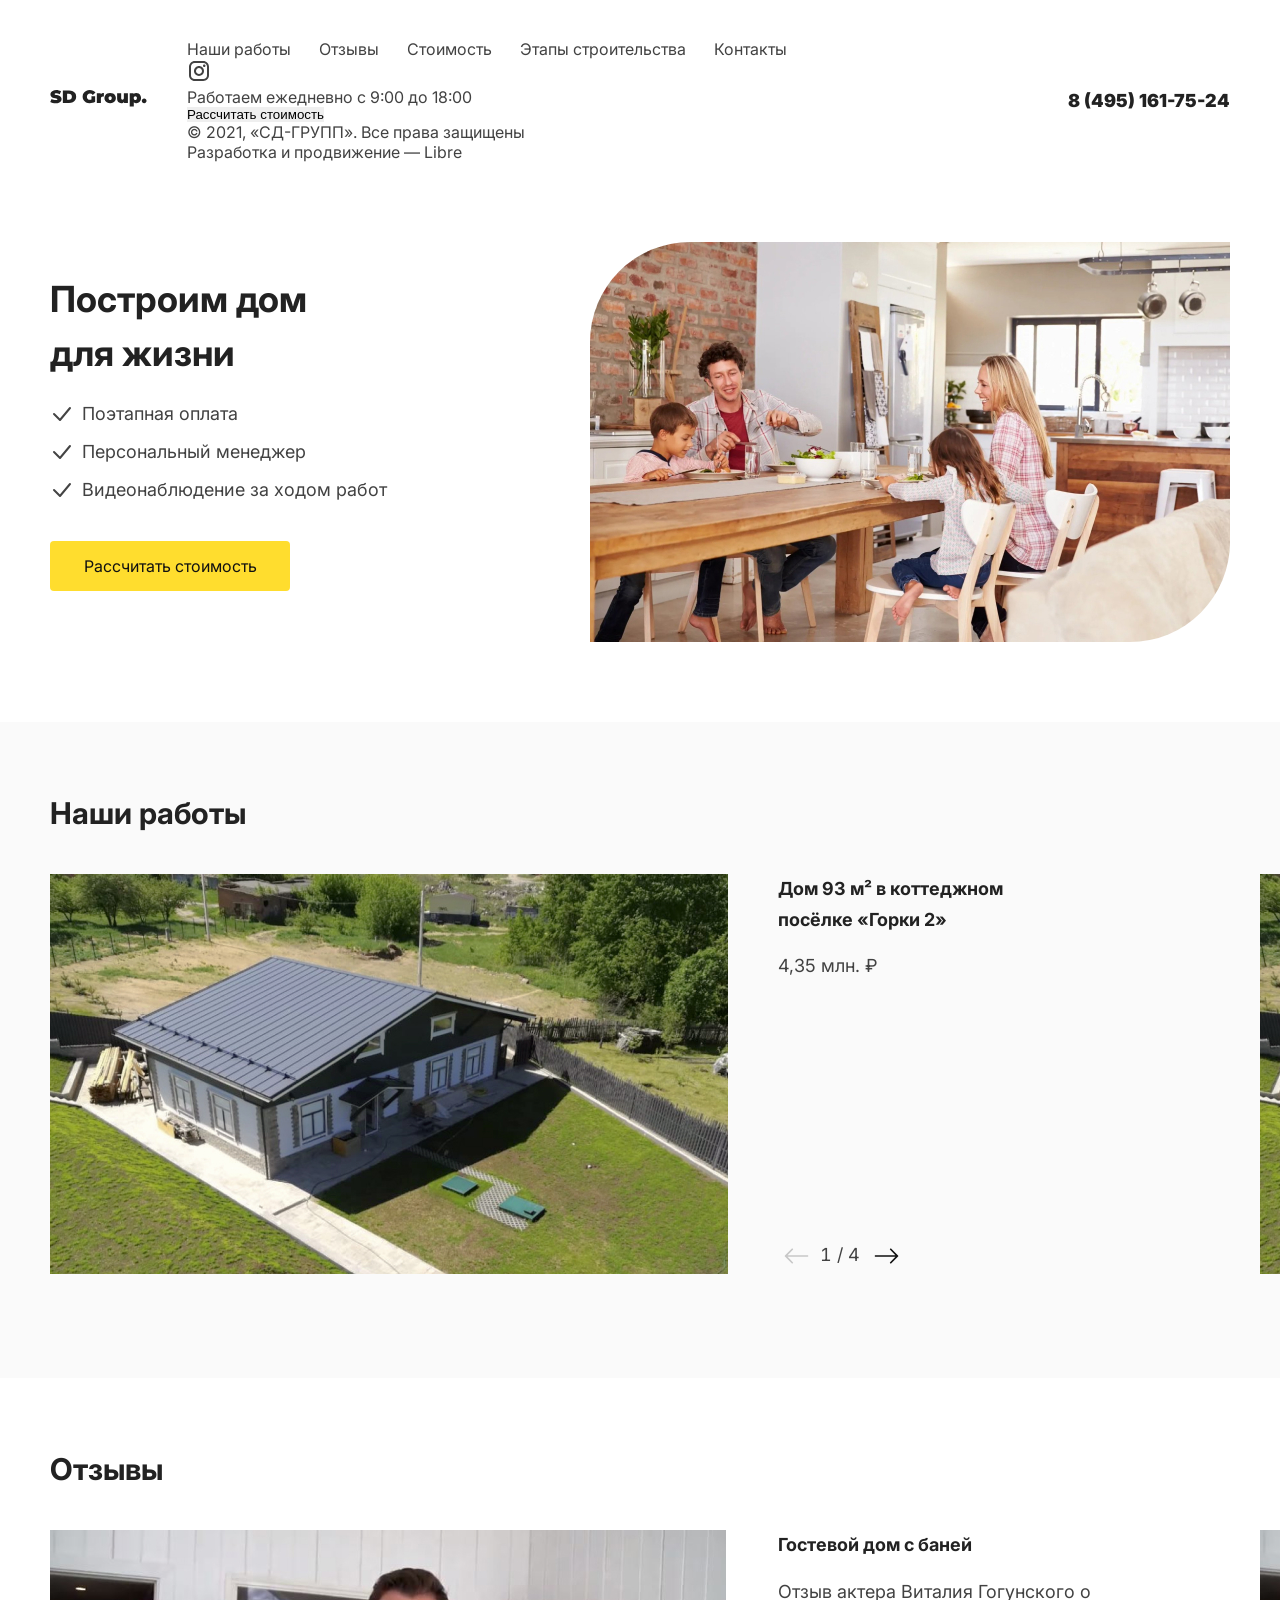
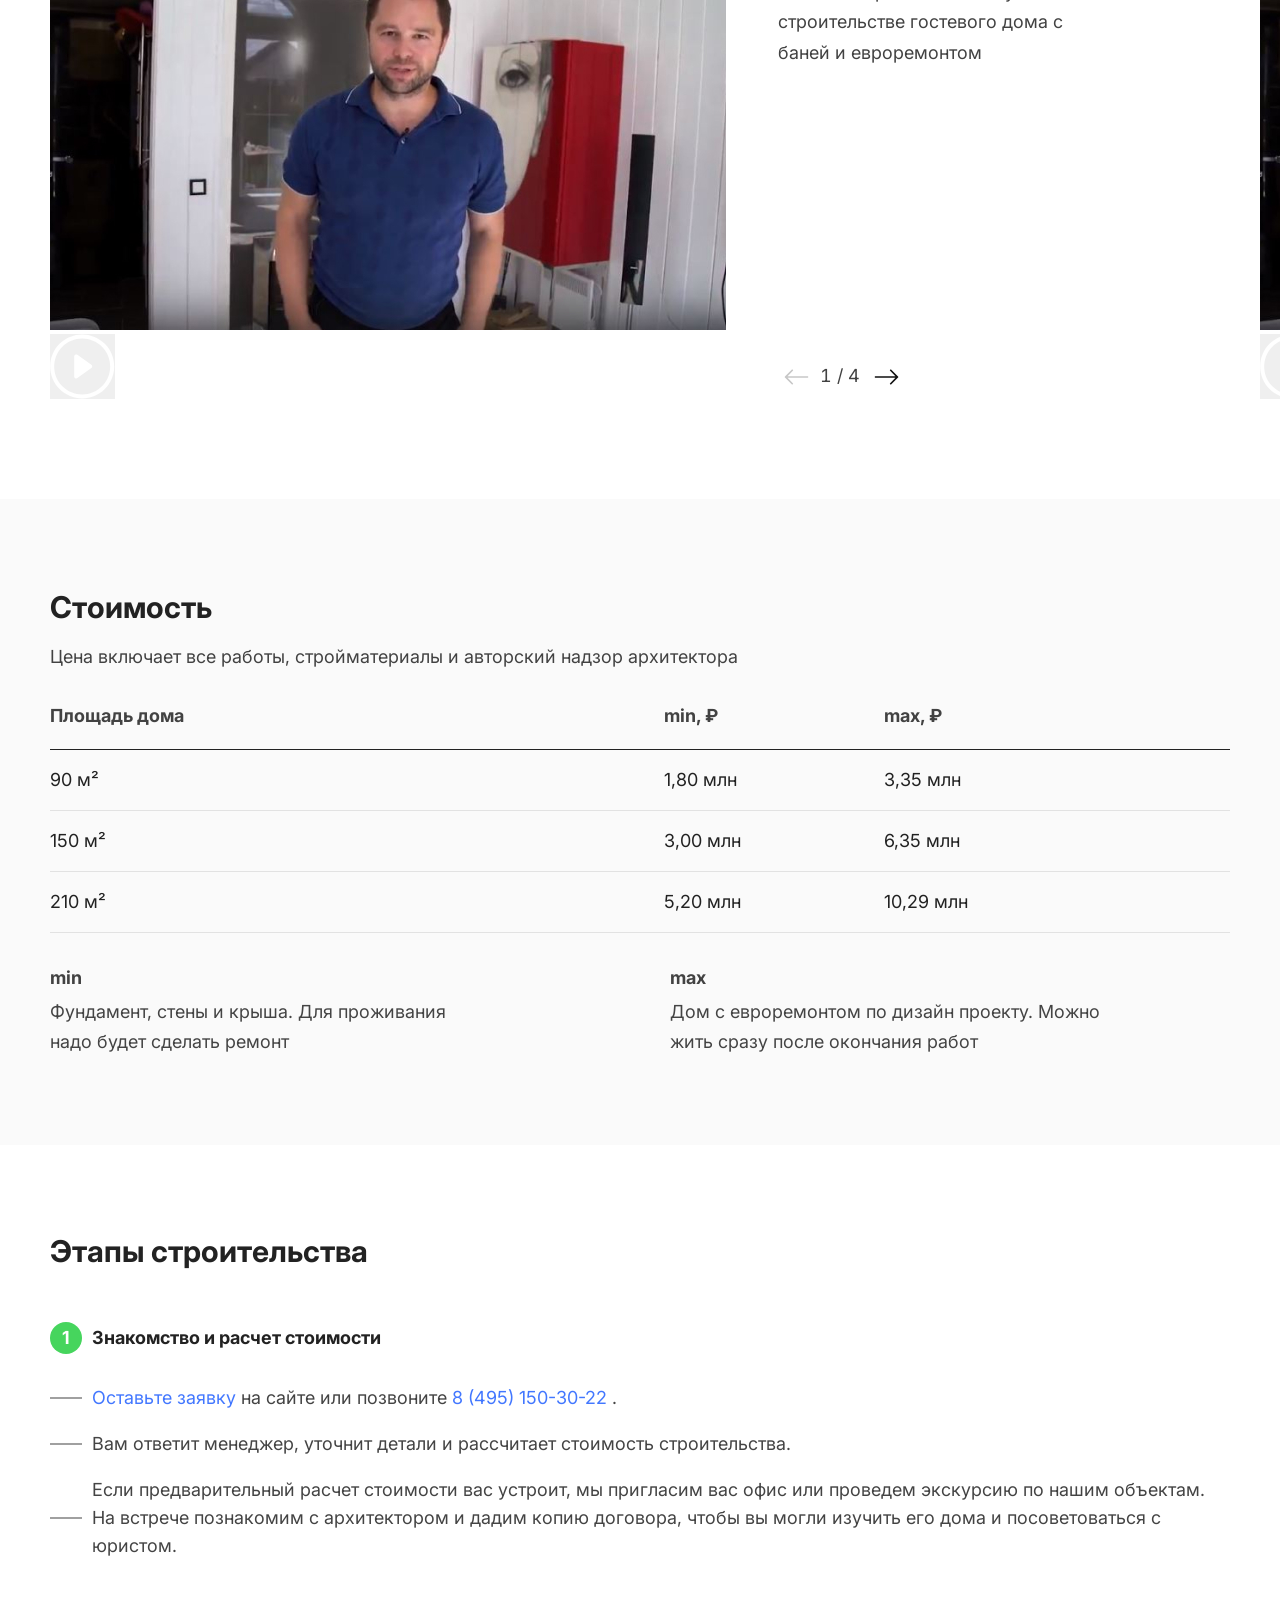
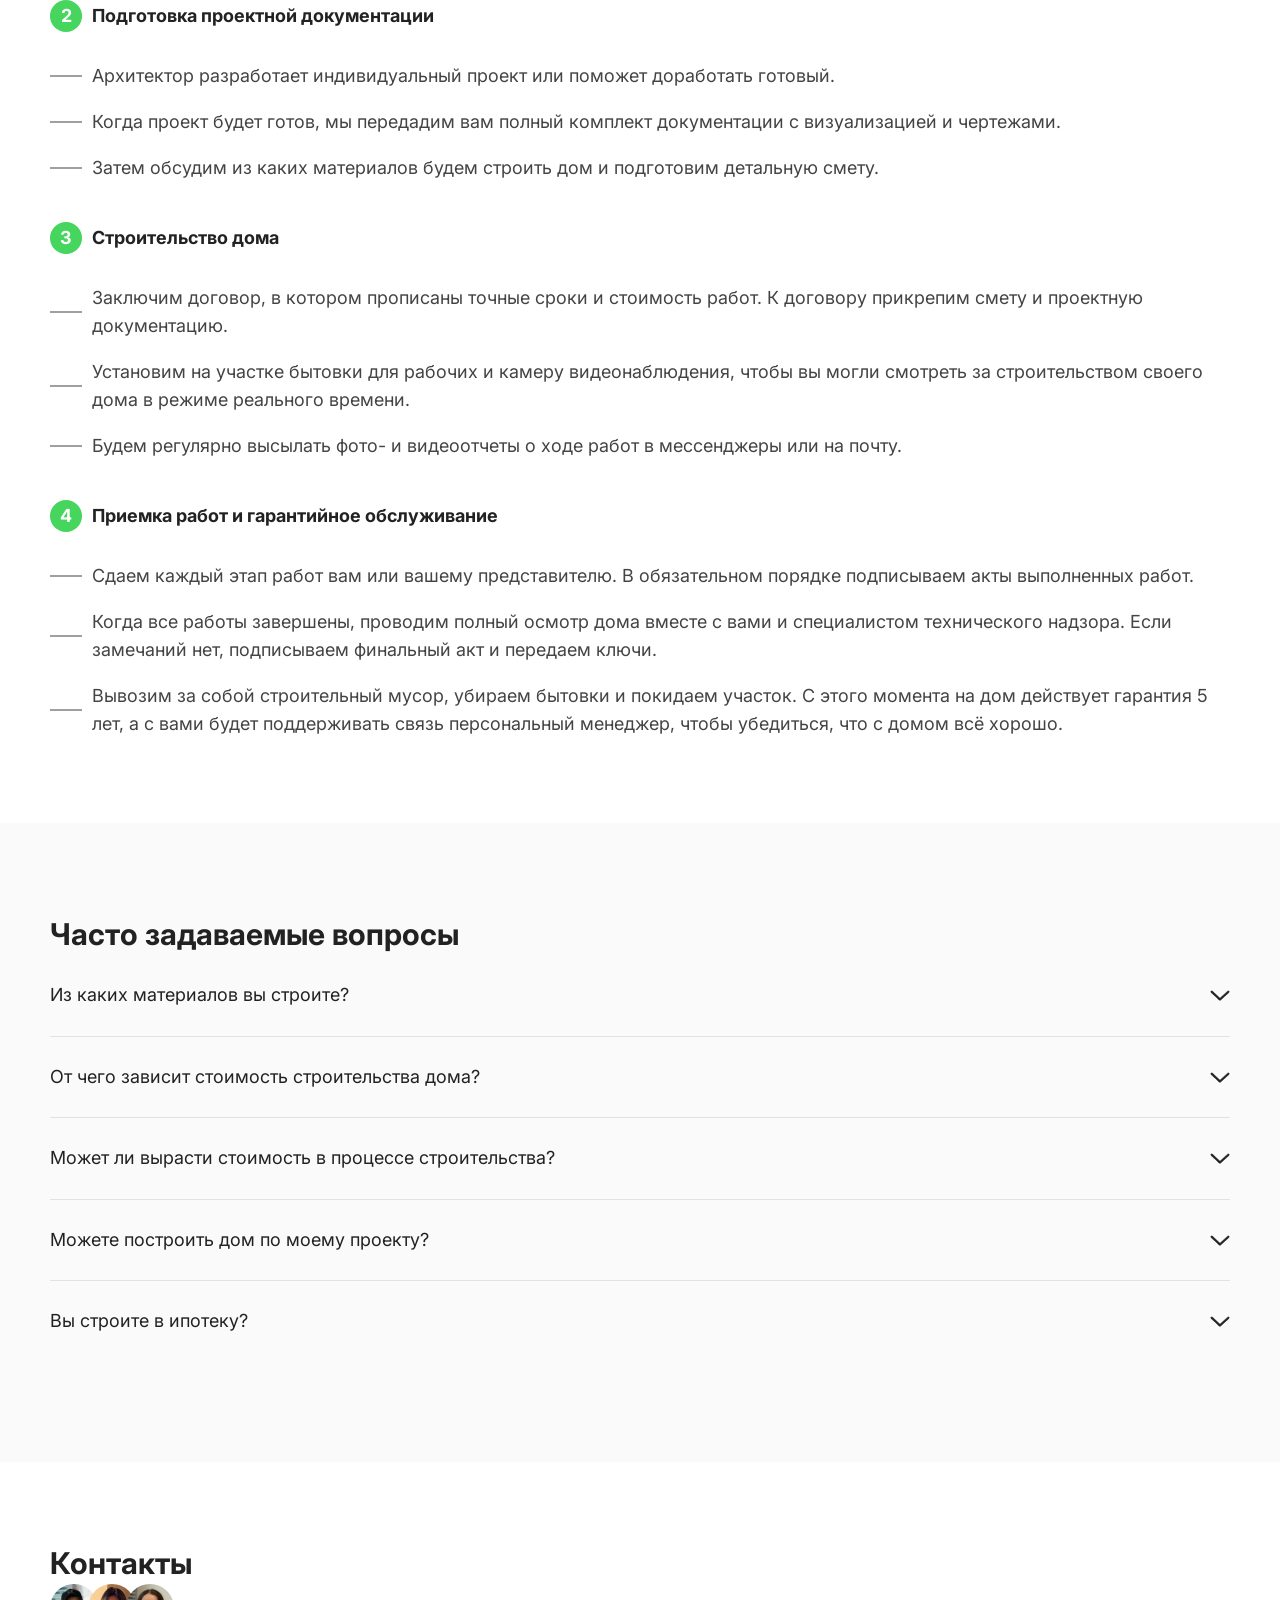
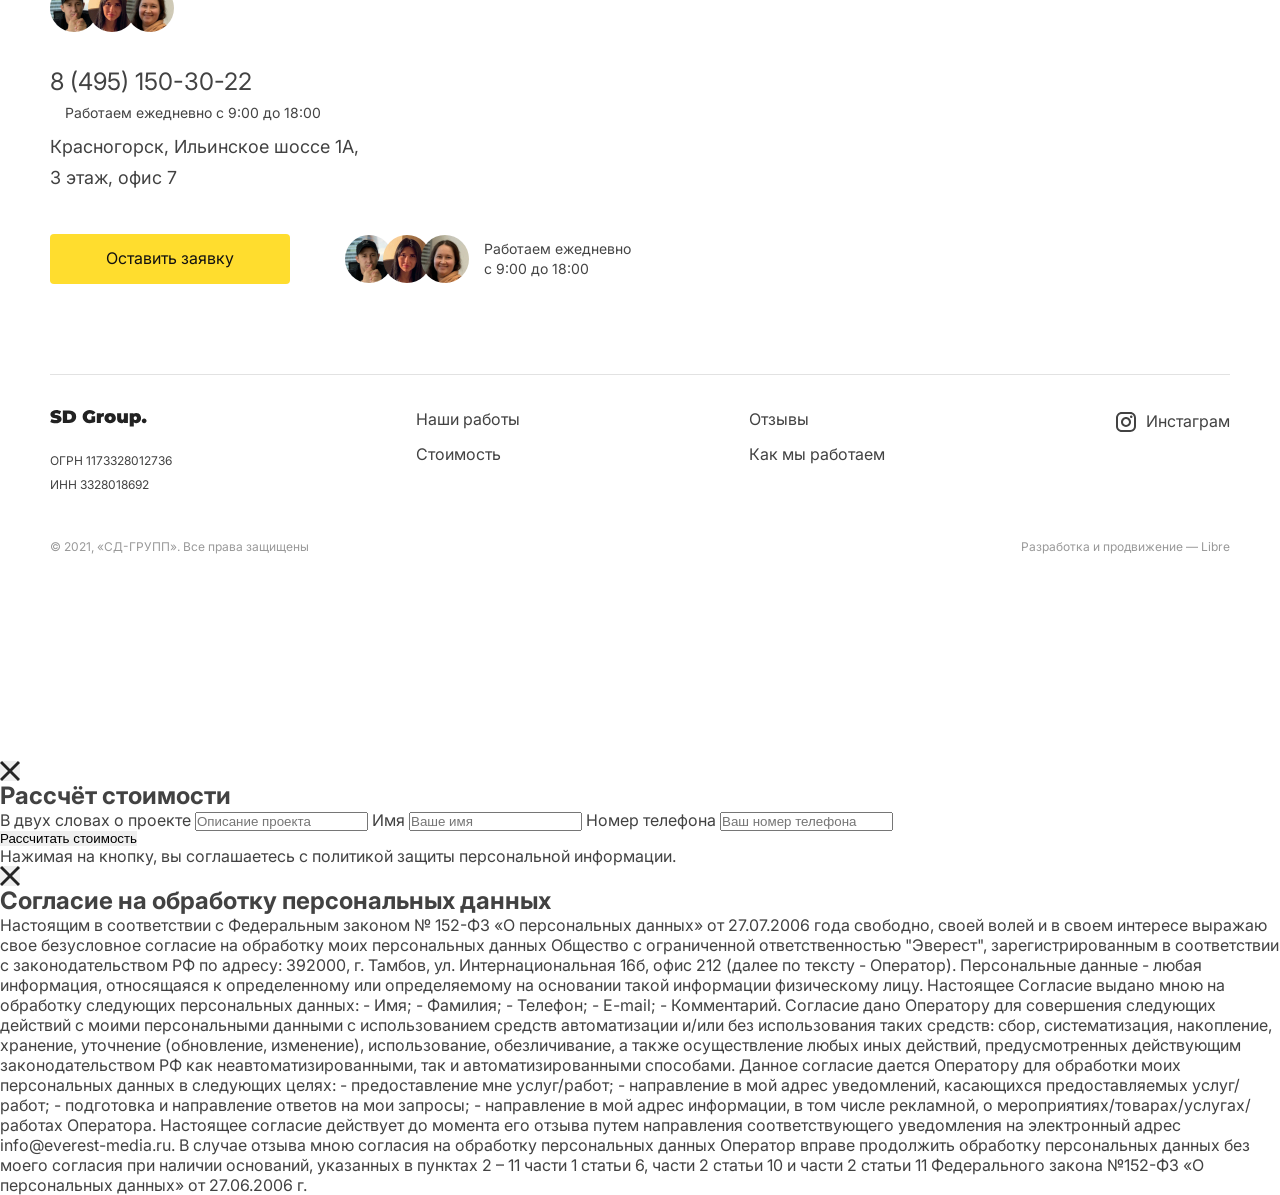
==== commit 689b23d4: "Update index.html" ====
--- a/index.html
+++ b/index.html
@@ -16,7 +16,11 @@
             <div class="container">
                 <div class="header__inner">
                     <div class="header__left">
-                        <a class="header__logo" href="#">SD Group.</a>
+                        <a class="header__logo" href="#">
+                            <svg width="97" height="17" viewBox="0 0 97 17" fill="none" xmlns="http://www.w3.org/2000/svg">
+                                <path d="M5.724 13.288C4.68 13.288 3.66 13.174 2.664 12.946C1.68 12.706 0.87 12.388 0.234 11.992L1.602 8.896C2.202 9.244 2.874 9.526 3.618 9.742C4.362 9.946 5.076 10.048 5.76 10.048C6.348 10.048 6.768 9.994 7.02 9.886C7.272 9.766 7.398 9.592 7.398 9.364C7.398 9.1 7.23 8.902 6.894 8.77C6.57 8.638 6.03 8.494 5.274 8.338C4.302 8.134 3.492 7.918 2.844 7.69C2.196 7.45 1.632 7.066 1.152 6.538C0.672 5.998 0.432 5.272 0.432 4.36C0.432 3.568 0.654 2.848 1.098 2.2C1.542 1.552 2.202 1.042 3.078 0.669999C3.966 0.297999 5.04 0.112 6.3 0.112C7.164 0.112 8.01 0.207999 8.838 0.399999C9.678 0.579999 10.416 0.849999 11.052 1.21L9.774 4.288C8.538 3.664 7.368 3.352 6.264 3.352C5.172 3.352 4.626 3.616 4.626 4.144C4.626 4.396 4.788 4.588 5.112 4.72C5.436 4.84 5.97 4.972 6.714 5.116C7.674 5.296 8.484 5.506 9.144 5.746C9.804 5.974 10.374 6.352 10.854 6.88C11.346 7.408 11.592 8.128 11.592 9.04C11.592 9.832 11.37 10.552 10.926 11.2C10.482 11.836 9.816 12.346 8.928 12.73C8.052 13.102 6.984 13.288 5.724 13.288ZM12.8561 0.399999H19.0661C20.4701 0.399999 21.7061 0.657999 22.7741 1.174C23.8541 1.678 24.6881 2.404 25.2761 3.352C25.8761 4.3 26.1761 5.416 26.1761 6.7C26.1761 7.984 25.8761 9.1 25.2761 10.048C24.6881 10.996 23.8541 11.728 22.7741 12.244C21.7061 12.748 20.4701 13 19.0661 13H12.8561V0.399999ZM18.8861 9.688C19.7981 9.688 20.5241 9.43 21.0641 8.914C21.6161 8.386 21.8921 7.648 21.8921 6.7C21.8921 5.752 21.6161 5.02 21.0641 4.504C20.5241 3.976 19.7981 3.712 18.8861 3.712H17.1041V9.688H18.8861ZM41.4577 6.358H45.1477V11.686C44.4037 12.202 43.5397 12.598 42.5557 12.874C41.5717 13.15 40.6057 13.288 39.6577 13.288C38.3137 13.288 37.1077 13.012 36.0397 12.46C34.9717 11.896 34.1317 11.116 33.5197 10.12C32.9197 9.112 32.6197 7.972 32.6197 6.7C32.6197 5.428 32.9197 4.294 33.5197 3.298C34.1317 2.29 34.9777 1.51 36.0577 0.957999C37.1497 0.394 38.3797 0.112 39.7477 0.112C40.9837 0.112 42.0877 0.321999 43.0597 0.741999C44.0437 1.15 44.8597 1.75 45.5077 2.542L42.7897 4.936C41.9977 4.012 41.0557 3.55 39.9637 3.55C39.0277 3.55 38.2837 3.832 37.7317 4.396C37.1797 4.96 36.9037 5.728 36.9037 6.7C36.9037 7.648 37.1737 8.41 37.7137 8.986C38.2657 9.562 38.9977 9.85 39.9097 9.85C40.4497 9.85 40.9657 9.748 41.4577 9.544V6.358ZM50.7016 4.216C51.4216 3.388 52.4836 2.974 53.8876 2.974V6.574C53.5636 6.526 53.2636 6.502 52.9876 6.502C51.5956 6.502 50.8996 7.21 50.8996 8.626V13H46.8316V3.154H50.7016V4.216ZM60.1547 13.18C59.0627 13.18 58.0787 12.964 57.2027 12.532C56.3387 12.088 55.6607 11.482 55.1687 10.714C54.6767 9.934 54.4307 9.052 54.4307 8.068C54.4307 7.084 54.6767 6.208 55.1687 5.44C55.6607 4.66 56.3387 4.054 57.2027 3.622C58.0787 3.19 59.0627 2.974 60.1547 2.974C61.2587 2.974 62.2427 3.19 63.1067 3.622C63.9827 4.054 64.6607 4.66 65.1407 5.44C65.6327 6.208 65.8787 7.084 65.8787 8.068C65.8787 9.052 65.6327 9.934 65.1407 10.714C64.6607 11.482 63.9827 12.088 63.1067 12.532C62.2427 12.964 61.2587 13.18 60.1547 13.18ZM60.1547 10.012C60.6227 10.012 61.0067 9.844 61.3067 9.508C61.6067 9.16 61.7567 8.68 61.7567 8.068C61.7567 7.456 61.6067 6.982 61.3067 6.646C61.0067 6.31 60.6227 6.142 60.1547 6.142C59.6867 6.142 59.3027 6.31 59.0027 6.646C58.7027 6.982 58.5527 7.456 58.5527 8.068C58.5527 8.68 58.7027 9.16 59.0027 9.508C59.3027 9.844 59.6867 10.012 60.1547 10.012ZM77.916 3.154V13H74.046V12.064C73.686 12.436 73.266 12.718 72.786 12.91C72.306 13.09 71.796 13.18 71.256 13.18C70.008 13.18 69.006 12.802 68.25 12.046C67.494 11.278 67.116 10.126 67.116 8.59V3.154H71.184V7.888C71.184 8.56 71.292 9.04 71.508 9.328C71.724 9.616 72.042 9.76 72.462 9.76C72.858 9.76 73.188 9.604 73.452 9.292C73.716 8.968 73.848 8.464 73.848 7.78V3.154H77.916ZM86.2903 2.974C87.1543 2.974 87.9463 3.184 88.6663 3.604C89.3983 4.012 89.9743 4.606 90.3943 5.386C90.8263 6.166 91.0423 7.066 91.0423 8.086C91.0423 9.106 90.8263 10.006 90.3943 10.786C89.9743 11.554 89.3983 12.148 88.6663 12.568C87.9463 12.976 87.1543 13.18 86.2903 13.18C85.1983 13.18 84.3643 12.898 83.7883 12.334V16.492H79.7203V3.154H83.5903V3.964C84.1783 3.304 85.0783 2.974 86.2903 2.974ZM85.3183 10.012C85.7863 10.012 86.1703 9.844 86.4703 9.508C86.7703 9.172 86.9203 8.698 86.9203 8.086C86.9203 7.474 86.7703 7 86.4703 6.664C86.1703 6.316 85.7863 6.142 85.3183 6.142C84.8503 6.142 84.4663 6.316 84.1663 6.664C83.8663 7 83.7163 7.474 83.7163 8.086C83.7163 8.698 83.8663 9.172 84.1663 9.508C84.4663 9.844 84.8503 10.012 85.3183 10.012ZM94.1598 13.18C93.4758 13.18 92.9058 12.964 92.4498 12.532C92.0058 12.088 91.7838 11.524 91.7838 10.84C91.7838 10.156 92.0058 9.604 92.4498 9.184C92.9058 8.752 93.4758 8.536 94.1598 8.536C94.8438 8.536 95.4078 8.752 95.8518 9.184C96.3078 9.604 96.5358 10.156 96.5358 10.84C96.5358 11.524 96.3078 12.088 95.8518 12.532C95.4078 12.964 94.8438 13.18 94.1598 13.18Z" fill="#222222"/>
+                            </svg>
+                        </a>
                         <nav class="header__nav nav">
                             <ul>
                                 <li class="nav__item"><a href="#"> Наши работы</a></li>
@@ -24,14 +28,26 @@
                                 <li class="nav__item"><a href="#"> Стоимость</a></li>
                                 <li class="nav__item"><a href="#"> Этапы строительства</a></li>
                                 <li class="nav__item"><a href="#"> Контакты</a></li>
-                                <li class="nav__phone"><a href="tel:8 (495) 161-75-24">8 (495) 161-75-24</a></li>
                             </ul>
+                            <div class="nav-mob">
+                                <p>
+                                    <svg width="24" height="24" viewBox="0 0 24 24" fill="none" xmlns="http://www.w3.org/2000/svg">
+                                        <path d="M7.79991 2H16.1999C19.3999 2 21.9999 4.6 21.9999 7.8V16.2C21.9999 17.7383 21.3888 19.2135 20.3011 20.3012C19.2134 21.3889 17.7382 22 16.1999 22H7.79991C4.59991 22 1.99991 19.4 1.99991 16.2V7.8C1.99991 6.26174 2.61098 4.78649 3.69869 3.69878C4.7864 2.61107 6.26165 2 7.79991 2ZM7.59991 4C6.64513 4 5.72945 4.37928 5.05432 5.05442C4.37919 5.72955 3.99991 6.64522 3.99991 7.6V16.4C3.99991 18.39 5.60991 20 7.59991 20H16.3999C17.3547 20 18.2704 19.6207 18.9455 18.9456C19.6206 18.2705 19.9999 17.3548 19.9999 16.4V7.6C19.9999 5.61 18.3899 4 16.3999 4H7.59991ZM17.2499 5.5C17.5814 5.5 17.8994 5.6317 18.1338 5.86612C18.3682 6.10054 18.4999 6.41848 18.4999 6.75C18.4999 7.08152 18.3682 7.39946 18.1338 7.63388C17.8994 7.8683 17.5814 8 17.2499 8C16.9184 8 16.6004 7.8683 16.366 7.63388C16.1316 7.39946 15.9999 7.08152 15.9999 6.75C15.9999 6.41848 16.1316 6.10054 16.366 5.86612C16.6004 5.6317 16.9184 5.5 17.2499 5.5ZM11.9999 7C13.326 7 14.5978 7.52678 15.5354 8.46447C16.4731 9.40215 16.9999 10.6739 16.9999 12C16.9999 13.3261 16.4731 14.5979 15.5354 15.5355C14.5978 16.4732 13.326 17 11.9999 17C10.6738 17 9.40206 16.4732 8.46437 15.5355C7.52669 14.5979 6.99991 13.3261 6.99991 12C6.99991 10.6739 7.52669 9.40215 8.46437 8.46447C9.40206 7.52678 10.6738 7 11.9999 7ZM11.9999 9C11.2043 9 10.4412 9.31607 9.87859 9.87868C9.31598 10.4413 8.99991 11.2044 8.99991 12C8.99991 12.7956 9.31598 13.5587 9.87859 14.1213C10.4412 14.6839 11.2043 15 11.9999 15C12.7956 15 13.5586 14.6839 14.1212 14.1213C14.6838 13.5587 14.9999 12.7956 14.9999 12C14.9999 11.2044 14.6838 10.4413 14.1212 9.87868C13.5586 9.31607 12.7956 9 11.9999 9Z" fill="#424242"/>
+                                    </svg>
+                                </p>
+                                <a class="nav__phone" href="tel:84951617524">8 (495) 161-75-24</a>
+                                <p class="nav__time ">Работаем ежедневно с 9:00 до 18:00</p>
+                                <button class="nav__btn">Рассчитать стоимость</button>
+                                <p class="nav__agree">© 2021, «СД-ГРУПП». Все права защищены</p>
+                                <p class="nav__info">Разработка и продвижение — Libre</p>
+
+                            </div>
                         </nav>
                     </div>
                     <div class="header__burger">
                         <span></span>
                     </div>
-                    <a class="header__phone" href="tel:8 (495) 161-75-24">8 (495) 161-75-24</a>
+                    <a class="header__phone" href="tel:84951617524">8 (495) 161-75-24</a>
                 </div>
             </div>
         </header>
@@ -46,7 +62,7 @@
                             <li class="main__list-item">Персональный менеджер</li>
                             <li class="main__list-item">Видеонаблюдение за ходом работ</li>
                         </ul>
-                        <button class="main__btn">Рассчитать стоимость</button>
+                        <button onclick="openContactModal()" class="main__btn">Рассчитать стоимость</button>
 
                     </div>
                     <img class="main__img" src="assets/images/main.jpg" alt="">
@@ -60,7 +76,7 @@
                     <h2 class="our-job__title">Наши работы</h2>
                     <div #swiperRef="" class="swiper-container">
                         <div class="swiper-wrapper">
-                            <div class="swiper-slide">
+                            <div class="swiper-slide slide1">
                                 <div class="our-job__img">
                                     <img src="assets/images/job1.jpg" alt="">
                                 </div>
@@ -70,7 +86,7 @@
                                     <p class="our-job__price">4,35 млн. ₽</p>
                                 </div>
                             </div>
-                            <div class="swiper-slide">
+                            <div class="swiper-slide slide2">
                                 <div class="our-job__img">
                                     <img src="assets/images/job1.jpg" alt="">
                                 </div>
@@ -125,11 +141,16 @@
                         <div class="swiper-wrapper">
                             <div class="swiper-slide">
                                 <div class="feedback__video">
-                                    <video controls poster="assets/images/video-poster.jpg">
-                                        <source src="assets/video/videoplayback.mp4" type="video/mp4"> 
-                                    </video>
-                                </div>
-
+                                    <img src="assets/images/video-poster.jpg" alt="">
+                                    <button class="feedback__play-btn">
+                                        <svg width="65" height="65" viewBox="0 0 65 65" fill="none" xmlns="http://www.w3.org/2000/svg">
+                                            <path d="M32.1882 60.4445C24.7621 60.4445 17.6402 57.4945 12.3892 52.2434C7.13819 46.9924 4.1882 39.8705 4.1882 32.4445C4.1882 25.0184 7.13819 17.8965 12.3892 12.6455C17.6402 7.39445 24.7621 4.44446 32.1882 4.44446C39.6143 4.44446 46.7362 7.39445 51.9872 12.6455C57.2382 17.8965 60.1882 25.0184 60.1882 32.4445C60.1882 39.8705 57.2382 46.9924 51.9872 52.2434C46.7362 57.4945 39.6143 60.4445 32.1882 60.4445ZM32.1882 64.4445C40.6751 64.4445 48.8145 61.073 54.8156 55.0719C60.8168 49.0707 64.1882 40.9314 64.1882 32.4445C64.1882 23.9575 60.8168 15.8182 54.8156 9.81704C48.8145 3.81588 40.6751 0.444458 32.1882 0.444458C23.7013 0.444458 15.5619 3.81588 9.56079 9.81704C3.55962 15.8182 0.188202 23.9575 0.188202 32.4445C0.188202 40.9314 3.55962 49.0707 9.56079 55.0719C15.5619 61.073 23.7013 64.4445 32.1882 64.4445Z" fill="white"/>
+                                            <path d="M25.2722 20.6644C25.5993 20.4959 25.9666 20.421 26.3336 20.4478C26.7006 20.4746 27.053 20.6022 27.3522 20.8164L41.3523 30.8164C41.6115 31.0014 41.8229 31.2457 41.9687 31.5288C42.1145 31.812 42.1905 32.1259 42.1905 32.4444C42.1905 32.7629 42.1145 33.0768 41.9687 33.36C41.8229 33.6431 41.6115 33.8874 41.3523 34.0724L27.3522 44.0724C27.0531 44.2864 26.7008 44.4139 26.3341 44.4407C25.9673 44.4675 25.6002 44.3927 25.2732 44.2244C24.9461 44.0561 24.6718 43.801 24.4804 43.4869C24.289 43.1729 24.1879 42.8122 24.1882 42.4444V22.4444C24.1878 22.0767 24.2888 21.7161 24.48 21.402C24.6713 21.088 24.9454 20.8328 25.2722 20.6644Z" fill="white"/>
+                                        </svg>
+                                    </button>
+
+
+                                </div>
                                 <div class="feedback__right">
                                     <h3 class="feedback__slide-title">Гостевой дом с баней</h3>
                                     <p class="feedback__desc">Отзыв актера Виталия Гогунского о <br> cтроительстве гостевого дома с <br> баней и евроремонтом</p>
@@ -137,11 +158,14 @@
                             </div>
                             <div class="swiper-slide">
                                 <div class="feedback__video">
-                                    <video controls poster="assets/images/video-poster.jpg">
-                                        <source src="assets/video/videoplayback.mp4" type="video/mp4"> 
-                                    </video>
-                                </div>
-
+                                    <img src="assets/images/video-poster.jpg" alt="">
+                                    <button class="feedback__play-btn">
+                                        <svg width="65" height="65" viewBox="0 0 65 65" fill="none" xmlns="http://www.w3.org/2000/svg">
+                                            <path d="M32.1882 60.4445C24.7621 60.4445 17.6402 57.4945 12.3892 52.2434C7.13819 46.9924 4.1882 39.8705 4.1882 32.4445C4.1882 25.0184 7.13819 17.8965 12.3892 12.6455C17.6402 7.39445 24.7621 4.44446 32.1882 4.44446C39.6143 4.44446 46.7362 7.39445 51.9872 12.6455C57.2382 17.8965 60.1882 25.0184 60.1882 32.4445C60.1882 39.8705 57.2382 46.9924 51.9872 52.2434C46.7362 57.4945 39.6143 60.4445 32.1882 60.4445ZM32.1882 64.4445C40.6751 64.4445 48.8145 61.073 54.8156 55.0719C60.8168 49.0707 64.1882 40.9314 64.1882 32.4445C64.1882 23.9575 60.8168 15.8182 54.8156 9.81704C48.8145 3.81588 40.6751 0.444458 32.1882 0.444458C23.7013 0.444458 15.5619 3.81588 9.56079 9.81704C3.55962 15.8182 0.188202 23.9575 0.188202 32.4445C0.188202 40.9314 3.55962 49.0707 9.56079 55.0719C15.5619 61.073 23.7013 64.4445 32.1882 64.4445Z" fill="white"/>
+                                            <path d="M25.2722 20.6644C25.5993 20.4959 25.9666 20.421 26.3336 20.4478C26.7006 20.4746 27.053 20.6022 27.3522 20.8164L41.3523 30.8164C41.6115 31.0014 41.8229 31.2457 41.9687 31.5288C42.1145 31.812 42.1905 32.1259 42.1905 32.4444C42.1905 32.7629 42.1145 33.0768 41.9687 33.36C41.8229 33.6431 41.6115 33.8874 41.3523 34.0724L27.3522 44.0724C27.0531 44.2864 26.7008 44.4139 26.3341 44.4407C25.9673 44.4675 25.6002 44.3927 25.2732 44.2244C24.9461 44.0561 24.6718 43.801 24.4804 43.4869C24.289 43.1729 24.1879 42.8122 24.1882 42.4444V22.4444C24.1878 22.0767 24.2888 21.7161 24.48 21.402C24.6713 21.088 24.9454 20.8328 25.2722 20.6644Z" fill="white"/>
+                                        </svg>
+                                    </button>
+                                </div>
                                 <div class="feedback__right">
                                     <h3 class="feedback__slide-title">Гостевой дом с баней</h3>
                                     <p class="feedback__desc">Отзыв актера Виталия Гогунского о <br> cтроительстве гостевого дома с <br> баней и евроремонтом</p>
@@ -149,11 +173,14 @@
                             </div>
                             <div class="swiper-slide">
                                 <div class="feedback__video">
-                                    <video controls poster="assets/images/video-poster.jpg">
-                                        <source src="assets/video/videoplayback.mp4" type="video/mp4"> 
-                                    </video>
-                                </div>
-
+                                    <img src="assets/images/video-poster.jpg" alt="">
+                                    <button class="feedback__play-btn">
+                                        <svg width="65" height="65" viewBox="0 0 65 65" fill="none" xmlns="http://www.w3.org/2000/svg">
+                                            <path d="M32.1882 60.4445C24.7621 60.4445 17.6402 57.4945 12.3892 52.2434C7.13819 46.9924 4.1882 39.8705 4.1882 32.4445C4.1882 25.0184 7.13819 17.8965 12.3892 12.6455C17.6402 7.39445 24.7621 4.44446 32.1882 4.44446C39.6143 4.44446 46.7362 7.39445 51.9872 12.6455C57.2382 17.8965 60.1882 25.0184 60.1882 32.4445C60.1882 39.8705 57.2382 46.9924 51.9872 52.2434C46.7362 57.4945 39.6143 60.4445 32.1882 60.4445ZM32.1882 64.4445C40.6751 64.4445 48.8145 61.073 54.8156 55.0719C60.8168 49.0707 64.1882 40.9314 64.1882 32.4445C64.1882 23.9575 60.8168 15.8182 54.8156 9.81704C48.8145 3.81588 40.6751 0.444458 32.1882 0.444458C23.7013 0.444458 15.5619 3.81588 9.56079 9.81704C3.55962 15.8182 0.188202 23.9575 0.188202 32.4445C0.188202 40.9314 3.55962 49.0707 9.56079 55.0719C15.5619 61.073 23.7013 64.4445 32.1882 64.4445Z" fill="white"/>
+                                            <path d="M25.2722 20.6644C25.5993 20.4959 25.9666 20.421 26.3336 20.4478C26.7006 20.4746 27.053 20.6022 27.3522 20.8164L41.3523 30.8164C41.6115 31.0014 41.8229 31.2457 41.9687 31.5288C42.1145 31.812 42.1905 32.1259 42.1905 32.4444C42.1905 32.7629 42.1145 33.0768 41.9687 33.36C41.8229 33.6431 41.6115 33.8874 41.3523 34.0724L27.3522 44.0724C27.0531 44.2864 26.7008 44.4139 26.3341 44.4407C25.9673 44.4675 25.6002 44.3927 25.2732 44.2244C24.9461 44.0561 24.6718 43.801 24.4804 43.4869C24.289 43.1729 24.1879 42.8122 24.1882 42.4444V22.4444C24.1878 22.0767 24.2888 21.7161 24.48 21.402C24.6713 21.088 24.9454 20.8328 25.2722 20.6644Z" fill="white"/>
+                                        </svg>
+                                    </button>
+                                </div>
                                 <div class="feedback__right">
                                     <h3 class="feedback__slide-title">Гостевой дом с баней</h3>
                                     <p class="feedback__desc">Отзыв актера Виталия Гогунского о <br> cтроительстве гостевого дома с <br> баней и евроремонтом</p>
@@ -161,11 +188,14 @@
                             </div>
                             <div class="swiper-slide">
                                 <div class="feedback__video">
-                                    <video controls poster="assets/images/video-poster.jpg">
-                                        <source src="assets/video/videoplayback.mp4" type="video/mp4"> 
-                                    </video>
-                                </div>
-
+                                    <img src="assets/images/video-poster.jpg" alt="">
+                                    <button class="feedback__play-btn">
+                                        <svg width="65" height="65" viewBox="0 0 65 65" fill="none" xmlns="http://www.w3.org/2000/svg">
+                                            <path d="M32.1882 60.4445C24.7621 60.4445 17.6402 57.4945 12.3892 52.2434C7.13819 46.9924 4.1882 39.8705 4.1882 32.4445C4.1882 25.0184 7.13819 17.8965 12.3892 12.6455C17.6402 7.39445 24.7621 4.44446 32.1882 4.44446C39.6143 4.44446 46.7362 7.39445 51.9872 12.6455C57.2382 17.8965 60.1882 25.0184 60.1882 32.4445C60.1882 39.8705 57.2382 46.9924 51.9872 52.2434C46.7362 57.4945 39.6143 60.4445 32.1882 60.4445ZM32.1882 64.4445C40.6751 64.4445 48.8145 61.073 54.8156 55.0719C60.8168 49.0707 64.1882 40.9314 64.1882 32.4445C64.1882 23.9575 60.8168 15.8182 54.8156 9.81704C48.8145 3.81588 40.6751 0.444458 32.1882 0.444458C23.7013 0.444458 15.5619 3.81588 9.56079 9.81704C3.55962 15.8182 0.188202 23.9575 0.188202 32.4445C0.188202 40.9314 3.55962 49.0707 9.56079 55.0719C15.5619 61.073 23.7013 64.4445 32.1882 64.4445Z" fill="white"/>
+                                            <path d="M25.2722 20.6644C25.5993 20.4959 25.9666 20.421 26.3336 20.4478C26.7006 20.4746 27.053 20.6022 27.3522 20.8164L41.3523 30.8164C41.6115 31.0014 41.8229 31.2457 41.9687 31.5288C42.1145 31.812 42.1905 32.1259 42.1905 32.4444C42.1905 32.7629 42.1145 33.0768 41.9687 33.36C41.8229 33.6431 41.6115 33.8874 41.3523 34.0724L27.3522 44.0724C27.0531 44.2864 26.7008 44.4139 26.3341 44.4407C25.9673 44.4675 25.6002 44.3927 25.2732 44.2244C24.9461 44.0561 24.6718 43.801 24.4804 43.4869C24.289 43.1729 24.1879 42.8122 24.1882 42.4444V22.4444C24.1878 22.0767 24.2888 21.7161 24.48 21.402C24.6713 21.088 24.9454 20.8328 25.2722 20.6644Z" fill="white"/>
+                                        </svg>
+                                    </button>
+                                </div>
                                 <div class="feedback__right">
                                     <h3 class="feedback__slide-title">Гостевой дом с баней</h3>
                                     <p class="feedback__desc">Отзыв актера Виталия Гогунского о <br> cтроительстве гостевого дома с <br> баней и евроремонтом</p>
@@ -255,7 +285,7 @@
                                 <span>1</span> Знакомство и расчет стоимости
                             </h3>
                             <ul>
-                                <li class="stage__item-li"> <span class="blue">Оставьте заявку</span> на сайте или позвоните <a class="blue" href="tel:8 (495) 150-30-22">8 (495) 150-30-22</a> .</li>
+                                <li class="stage__item-li"> <span class="blue">Оставьте заявку</span> на сайте или позвоните <a class="blue" href="tel:84951617524">8 (495) 150-30-22</a> .</li>
                                 <li class="stage__item-li">Вам ответит менеджер, уточнит детали и рассчитает стоимость строительства.</li>
                                 <li class="stage__item-li">Если предварительный расчет стоимости вас устроит, мы пригласим вас офис или проведем экскурсию по нашим объектам. На встрече познакомим с архитектором и дадим копию договора, чтобы вы могли изучить его дома и посоветоваться
                                     с юристом. </li>
@@ -375,10 +405,16 @@
             <div class="container">
                 <div class="contacts__inner">
                     <h2 class="contacts__title">Контакты</h2>
-                    <a href="tel:8 (495) 150-30-22" class="contacts__phone">8 (495) 150-30-22</a>
+                    <div class="contacts__persons contacts__persons--mob">
+                        <img src="assets/images/avatar1.jpg" alt="">
+                        <img src="assets/images/avatar2.jpg" alt="">
+                        <img src="assets/images/avatar3.jpg" alt="">
+                    </div>
+                    <a href="tel:84951617524" class="contacts__phone">8 (495) 150-30-22</a>
+                    <p class="contacts__time contacts__time--mob">Работаем ежедневно с 9:00 до 18:00</p>
                     <p class="contacts__address">Красногорск, Ильинское шоссе 1А,<br> 3 этаж, офис 7</p>
                     <div class="contacts__bottom">
-                        <button class="contacts__btn">Оставить заявку</button>
+                        <button class="contacts__btn" onclick="openContactModal()">Оставить заявку</button>
                         <div class="contacts__persons">
                             <img src="assets/images/avatar1.jpg" alt="">
                             <img src="assets/images/avatar2.jpg" alt="">
@@ -395,7 +431,11 @@
                 <div class="footer__inner">
                     <div class="footer__top">
                         <div class="footer__item">
-                            <a class="footer__logo" href="#">SD Group.</a>
+                            <a class="footer__logo" href="#">
+                                <svg width="97" height="17" viewBox="0 0 97 17" fill="none" xmlns="http://www.w3.org/2000/svg">
+                                    <path d="M5.724 13.288C4.68 13.288 3.66 13.174 2.664 12.946C1.68 12.706 0.87 12.388 0.234 11.992L1.602 8.896C2.202 9.244 2.874 9.526 3.618 9.742C4.362 9.946 5.076 10.048 5.76 10.048C6.348 10.048 6.768 9.994 7.02 9.886C7.272 9.766 7.398 9.592 7.398 9.364C7.398 9.1 7.23 8.902 6.894 8.77C6.57 8.638 6.03 8.494 5.274 8.338C4.302 8.134 3.492 7.918 2.844 7.69C2.196 7.45 1.632 7.066 1.152 6.538C0.672 5.998 0.432 5.272 0.432 4.36C0.432 3.568 0.654 2.848 1.098 2.2C1.542 1.552 2.202 1.042 3.078 0.669999C3.966 0.297999 5.04 0.112 6.3 0.112C7.164 0.112 8.01 0.207999 8.838 0.399999C9.678 0.579999 10.416 0.849999 11.052 1.21L9.774 4.288C8.538 3.664 7.368 3.352 6.264 3.352C5.172 3.352 4.626 3.616 4.626 4.144C4.626 4.396 4.788 4.588 5.112 4.72C5.436 4.84 5.97 4.972 6.714 5.116C7.674 5.296 8.484 5.506 9.144 5.746C9.804 5.974 10.374 6.352 10.854 6.88C11.346 7.408 11.592 8.128 11.592 9.04C11.592 9.832 11.37 10.552 10.926 11.2C10.482 11.836 9.816 12.346 8.928 12.73C8.052 13.102 6.984 13.288 5.724 13.288ZM12.8561 0.399999H19.0661C20.4701 0.399999 21.7061 0.657999 22.7741 1.174C23.8541 1.678 24.6881 2.404 25.2761 3.352C25.8761 4.3 26.1761 5.416 26.1761 6.7C26.1761 7.984 25.8761 9.1 25.2761 10.048C24.6881 10.996 23.8541 11.728 22.7741 12.244C21.7061 12.748 20.4701 13 19.0661 13H12.8561V0.399999ZM18.8861 9.688C19.7981 9.688 20.5241 9.43 21.0641 8.914C21.6161 8.386 21.8921 7.648 21.8921 6.7C21.8921 5.752 21.6161 5.02 21.0641 4.504C20.5241 3.976 19.7981 3.712 18.8861 3.712H17.1041V9.688H18.8861ZM41.4577 6.358H45.1477V11.686C44.4037 12.202 43.5397 12.598 42.5557 12.874C41.5717 13.15 40.6057 13.288 39.6577 13.288C38.3137 13.288 37.1077 13.012 36.0397 12.46C34.9717 11.896 34.1317 11.116 33.5197 10.12C32.9197 9.112 32.6197 7.972 32.6197 6.7C32.6197 5.428 32.9197 4.294 33.5197 3.298C34.1317 2.29 34.9777 1.51 36.0577 0.957999C37.1497 0.394 38.3797 0.112 39.7477 0.112C40.9837 0.112 42.0877 0.321999 43.0597 0.741999C44.0437 1.15 44.8597 1.75 45.5077 2.542L42.7897 4.936C41.9977 4.012 41.0557 3.55 39.9637 3.55C39.0277 3.55 38.2837 3.832 37.7317 4.396C37.1797 4.96 36.9037 5.728 36.9037 6.7C36.9037 7.648 37.1737 8.41 37.7137 8.986C38.2657 9.562 38.9977 9.85 39.9097 9.85C40.4497 9.85 40.9657 9.748 41.4577 9.544V6.358ZM50.7016 4.216C51.4216 3.388 52.4836 2.974 53.8876 2.974V6.574C53.5636 6.526 53.2636 6.502 52.9876 6.502C51.5956 6.502 50.8996 7.21 50.8996 8.626V13H46.8316V3.154H50.7016V4.216ZM60.1547 13.18C59.0627 13.18 58.0787 12.964 57.2027 12.532C56.3387 12.088 55.6607 11.482 55.1687 10.714C54.6767 9.934 54.4307 9.052 54.4307 8.068C54.4307 7.084 54.6767 6.208 55.1687 5.44C55.6607 4.66 56.3387 4.054 57.2027 3.622C58.0787 3.19 59.0627 2.974 60.1547 2.974C61.2587 2.974 62.2427 3.19 63.1067 3.622C63.9827 4.054 64.6607 4.66 65.1407 5.44C65.6327 6.208 65.8787 7.084 65.8787 8.068C65.8787 9.052 65.6327 9.934 65.1407 10.714C64.6607 11.482 63.9827 12.088 63.1067 12.532C62.2427 12.964 61.2587 13.18 60.1547 13.18ZM60.1547 10.012C60.6227 10.012 61.0067 9.844 61.3067 9.508C61.6067 9.16 61.7567 8.68 61.7567 8.068C61.7567 7.456 61.6067 6.982 61.3067 6.646C61.0067 6.31 60.6227 6.142 60.1547 6.142C59.6867 6.142 59.3027 6.31 59.0027 6.646C58.7027 6.982 58.5527 7.456 58.5527 8.068C58.5527 8.68 58.7027 9.16 59.0027 9.508C59.3027 9.844 59.6867 10.012 60.1547 10.012ZM77.916 3.154V13H74.046V12.064C73.686 12.436 73.266 12.718 72.786 12.91C72.306 13.09 71.796 13.18 71.256 13.18C70.008 13.18 69.006 12.802 68.25 12.046C67.494 11.278 67.116 10.126 67.116 8.59V3.154H71.184V7.888C71.184 8.56 71.292 9.04 71.508 9.328C71.724 9.616 72.042 9.76 72.462 9.76C72.858 9.76 73.188 9.604 73.452 9.292C73.716 8.968 73.848 8.464 73.848 7.78V3.154H77.916ZM86.2903 2.974C87.1543 2.974 87.9463 3.184 88.6663 3.604C89.3983 4.012 89.9743 4.606 90.3943 5.386C90.8263 6.166 91.0423 7.066 91.0423 8.086C91.0423 9.106 90.8263 10.006 90.3943 10.786C89.9743 11.554 89.3983 12.148 88.6663 12.568C87.9463 12.976 87.1543 13.18 86.2903 13.18C85.1983 13.18 84.3643 12.898 83.7883 12.334V16.492H79.7203V3.154H83.5903V3.964C84.1783 3.304 85.0783 2.974 86.2903 2.974ZM85.3183 10.012C85.7863 10.012 86.1703 9.844 86.4703 9.508C86.7703 9.172 86.9203 8.698 86.9203 8.086C86.9203 7.474 86.7703 7 86.4703 6.664C86.1703 6.316 85.7863 6.142 85.3183 6.142C84.8503 6.142 84.4663 6.316 84.1663 6.664C83.8663 7 83.7163 7.474 83.7163 8.086C83.7163 8.698 83.8663 9.172 84.1663 9.508C84.4663 9.844 84.8503 10.012 85.3183 10.012ZM94.1598 13.18C93.4758 13.18 92.9058 12.964 92.4498 12.532C92.0058 12.088 91.7838 11.524 91.7838 10.84C91.7838 10.156 92.0058 9.604 92.4498 9.184C92.9058 8.752 93.4758 8.536 94.1598 8.536C94.8438 8.536 95.4078 8.752 95.8518 9.184C96.3078 9.604 96.5358 10.156 96.5358 10.84C96.5358 11.524 96.3078 12.088 95.8518 12.532C95.4078 12.964 94.8438 13.18 94.1598 13.18Z" fill="#222222"/>
+                                </svg>
+                            </a>
                             <p class="footer__inn">ОГРН 1173328012736 <br> ИНН 3328018692</p>
                         </div>
                         <div class="footer__item">
@@ -434,10 +474,57 @@
         </footer>
 
     </div>
+
+    <div class="modal-bg"></div>
+
+    <div class="feedback-modal">
+        <iframe src="https://www.youtube.com/embed/dZ327wiUBYA" title="YouTube video player" frameborder="0" allow="accelerometer; autoplay; clipboard-write; encrypted-media; gyroscope; picture-in-picture" allowfullscreen></iframe>
+    </div>
+
+    <div class="contact-modal">
+        <button class="contact-modal__close-btn" onclick="closeContactModal()">
+            <svg width="20" height="20" viewBox="0 0 20 20" fill="none" xmlns="http://www.w3.org/2000/svg">
+                <path d="M20 2.01429L17.9857 0L10 7.98571L2.01429 0L0 2.01429L7.98571 10L0 17.9857L2.01429 20L10 12.0143L17.9857 20L20 17.9857L12.0143 10L20 2.01429Z" fill="#222222"/>
+            </svg>
+        </button>
+        <h2 class="contact-modal__title">Рассчёт стоимости</h2>
+        <form action="">
+            <label for="about-project">В двух словах о проекте
+            </label>
+            <input id="about-project" type="text" placeholder="Описание проекта">
+            <label for="name">Имя</label>
+            <input id="name" type="text" placeholder="Ваше имя">
+            <label for="tel">Номер телефона</label>
+            <input id="tel" type="tel" placeholder="Ваш номер телефона">
+            <button class="contact-modal__btn" onclick="checkInput() ">Рассчитать стоимость</button>
+            <p class="contact-modal__agree">Нажимая на кнопку, вы соглашаетесь с <span onclick="openAgreeModal()">политикой защиты персональной информации.</span> </p>
+        </form>
+    </div>
+
+    <div class="agree-modal">
+        <button class="agree-modal__close-btn" onclick="closeContactModal()">
+            <svg width="20" height="20" viewBox="0 0 20 20" fill="none" xmlns="http://www.w3.org/2000/svg">
+                <path d="M20 2.01429L17.9857 0L10 7.98571L2.01429 0L0 2.01429L7.98571 10L0 17.9857L2.01429 20L10 12.0143L17.9857 20L20 17.9857L12.0143 10L20 2.01429Z" fill="#222222"/>
+            </svg>
+        </button>
+        <h2 class="agree-modal__title">Согласие на обработку персональных данных </h2>
+        <p class="agree-modal__desc">
+            Настоящим в соответствии с Федеральным законом № 152-ФЗ «О персональных данных» от 27.07.2006 года свободно, своей волей и в своем интересе выражаю свое безусловное согласие на обработку моих персональных данных Общество с ограниченной ответственностью
+            "Эверест", зарегистрированным в соответствии с законодательством РФ по адресу: 392000, г. Тамбов, ул. Интернациональная 16б, офис 212 (далее по тексту - Оператор). Персональные данные - любая информация, относящаяся к определенному или определяемому
+            на основании такой информации физическому лицу. Настоящее Согласие выдано мною на обработку следующих персональных данных: - Имя; - Фамилия; - Телефон; - E-mail; - Комментарий. Согласие дано Оператору для совершения следующих действий с моими
+            персональными данными с использованием средств автоматизации и/или без использования таких средств: сбор, систематизация, накопление, хранение, уточнение (обновление, изменение), использование, обезличивание, а также осуществление любых иных
+            действий, предусмотренных действующим законодательством РФ как неавтоматизированными, так и автоматизированными способами. Данное согласие дается Оператору для обработки моих персональных данных в следующих целях: - предоставление мне услуг/работ;
+            - направление в мой адрес уведомлений, касающихся предоставляемых услуг/работ; - подготовка и направление ответов на мои запросы; - направление в мой адрес информации, в том числе рекламной, о мероприятиях/товарах/услугах/работах Оператора.
+            Настоящее согласие действует до момента его отзыва путем направления соответствующего уведомления на электронный адрес info@everest-media.ru. В случае отзыва мною согласия на обработку персональных данных Оператор вправе продолжить обработку
+            персональных данных без моего согласия при наличии оснований, указанных в пунктах 2 – 11 части 1 статьи 6, части 2 статьи 10 и части 2 статьи 11 Федерального закона №152-ФЗ «О персональных данных» от 27.06.2006 г.
+        </p>
+    </div>
+
     <script src="assets/js/jquery.min.js"></script>
+    <script src="assets/js/jquery.maskedinput.min.js"></script>
     <script src="assets/js/swiper.js"></script>
     <script src="assets/js/index.js"></script>
 
 </body>
 
-</html>+</html>
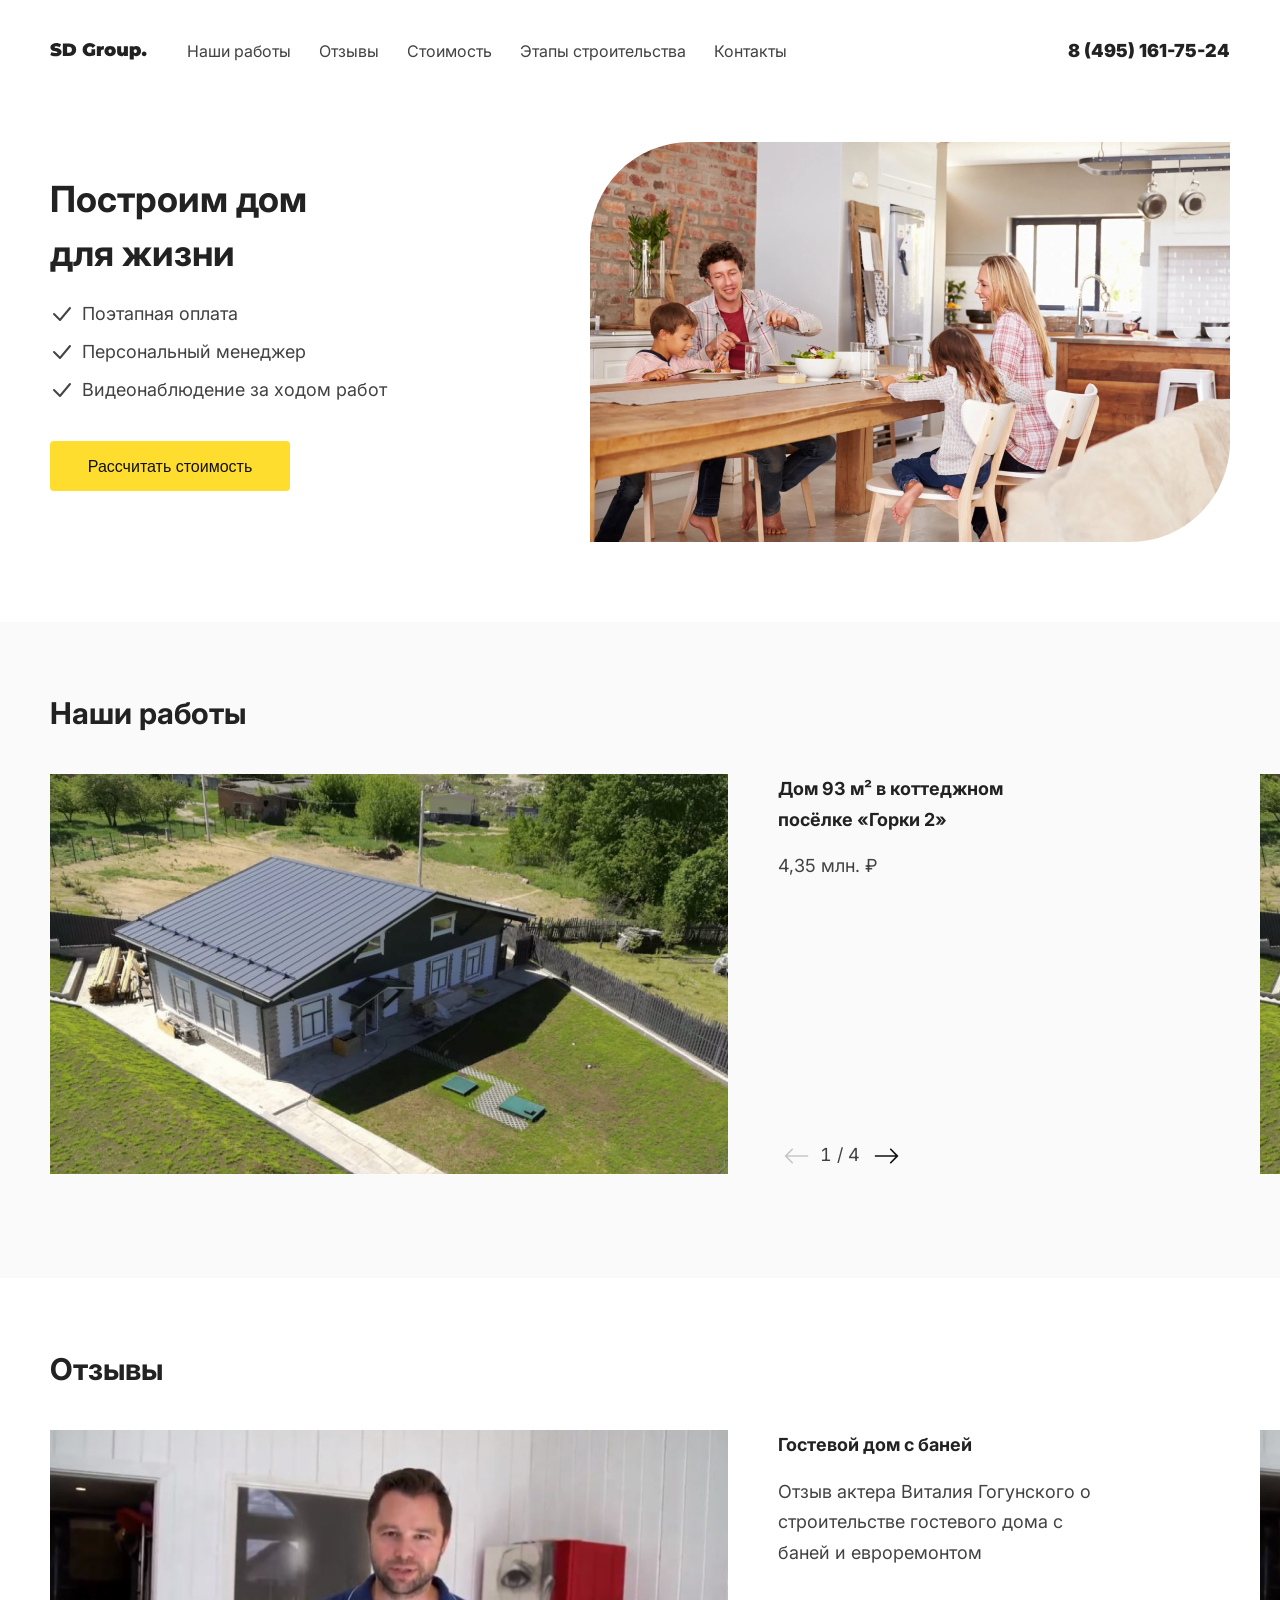
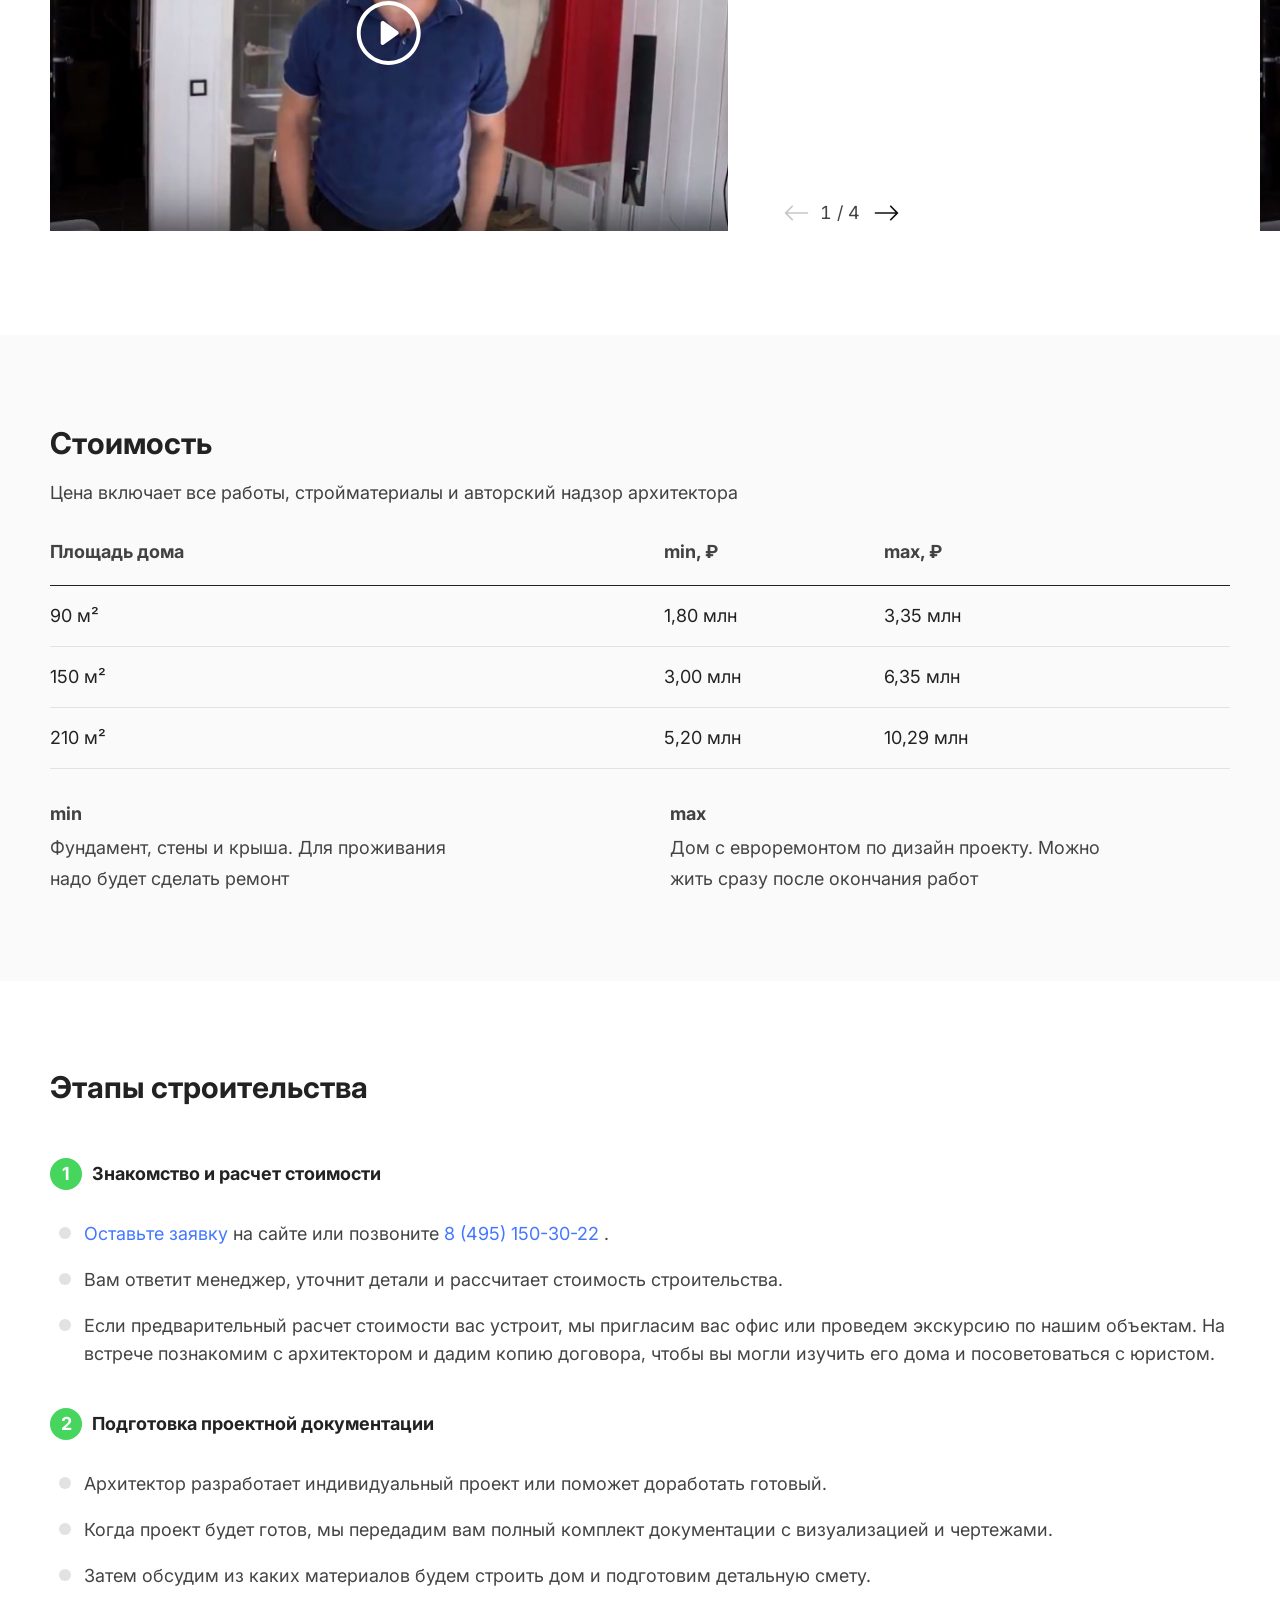
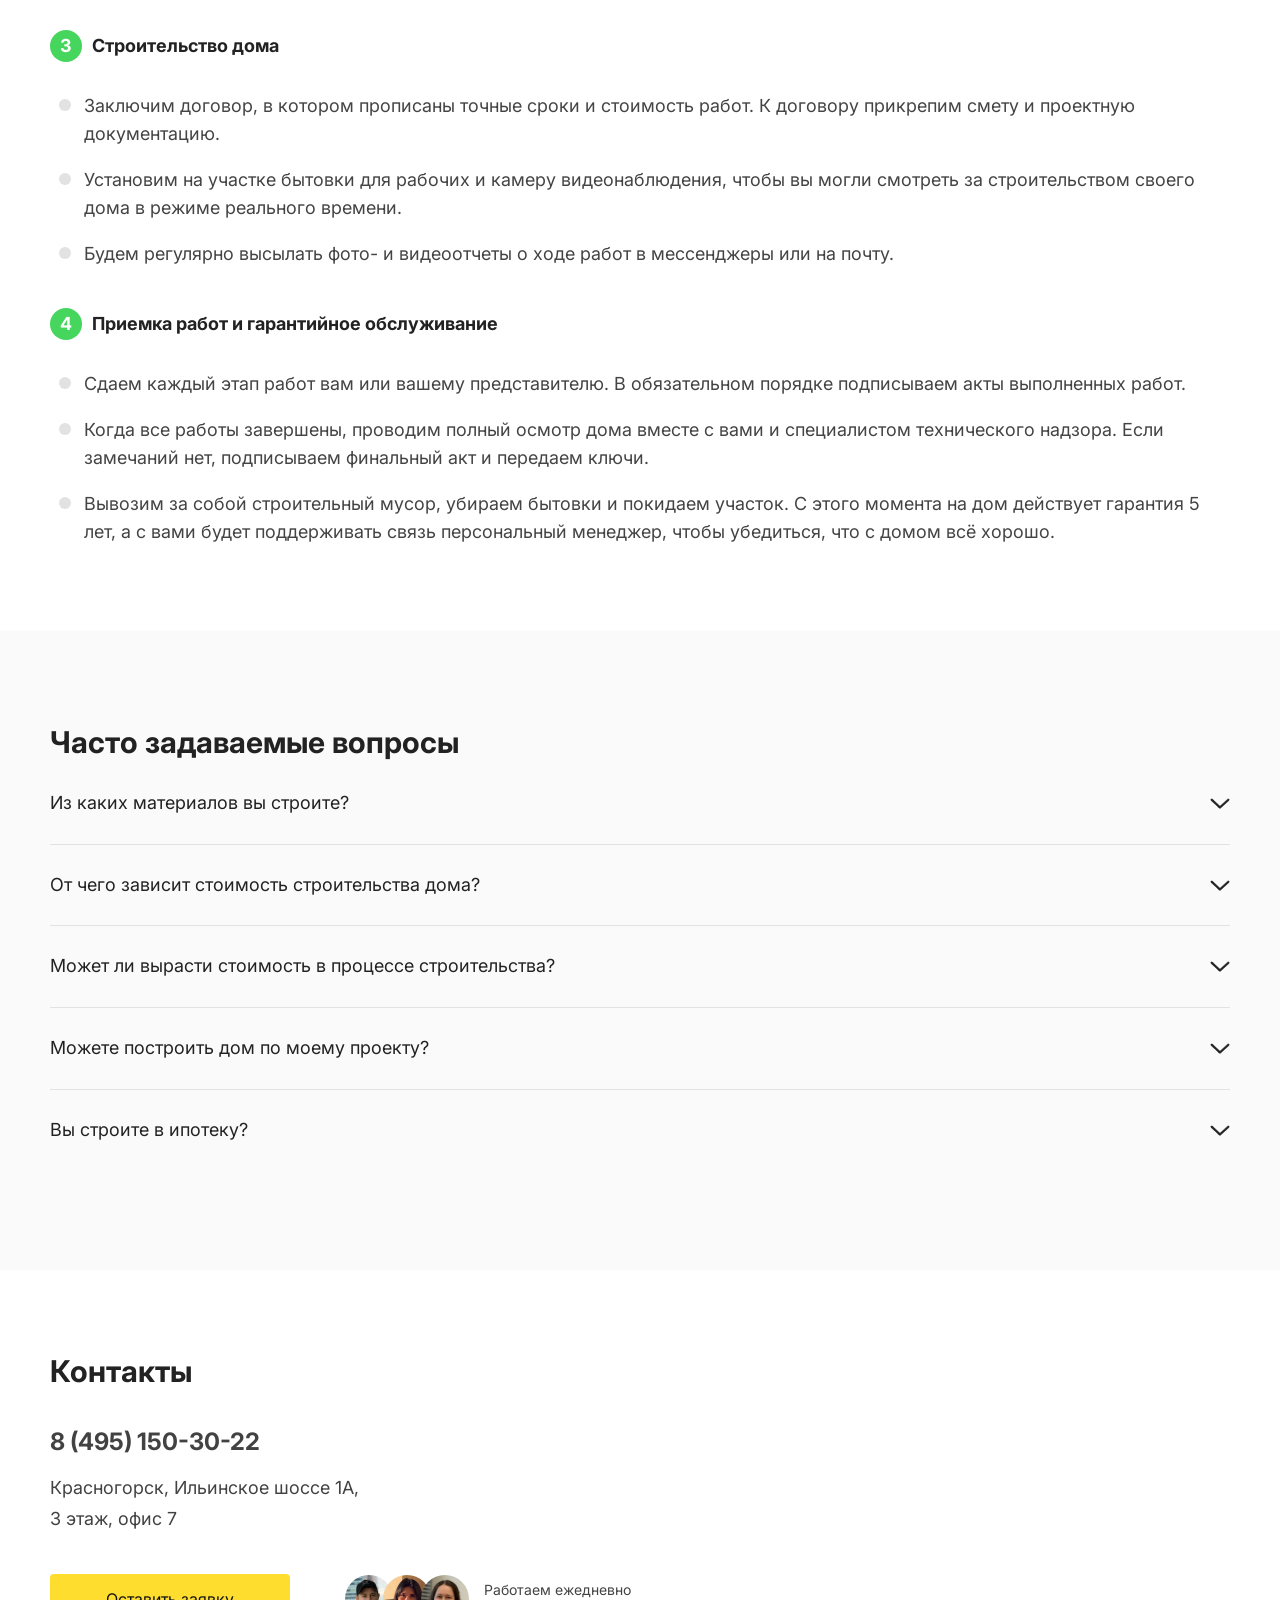
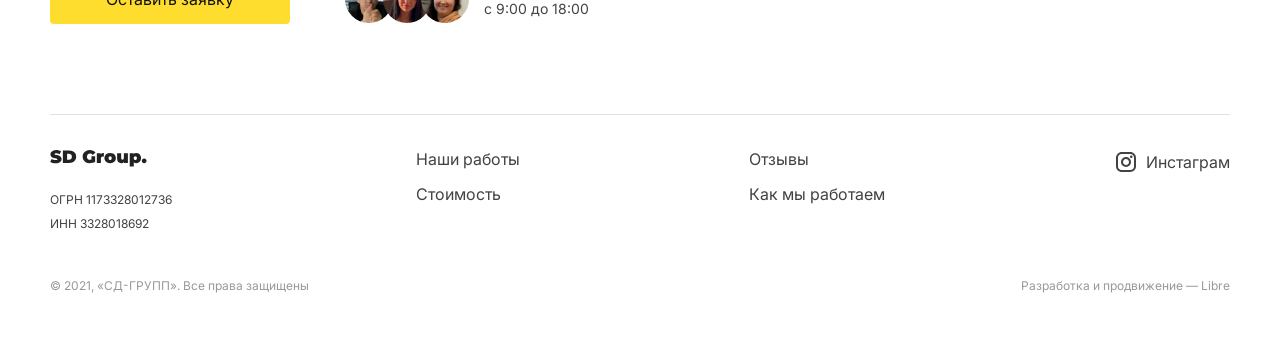
==== commit 8c13e937: "Update index.html" ====
--- a/index.html
+++ b/index.html
@@ -522,7 +522,7 @@
 
     <script src="assets/js/jquery.min.js"></script>
     <script src="assets/js/jquery.maskedinput.min.js"></script>
-    <script src="assets/js/swiper.js"></script>
+    <script src="https://unpkg.com/swiper/swiper-bundle.min.js"></script>
     <script src="assets/js/index.js"></script>
 
 </body>
--- a/assets/css/style.css
+++ b/assets/css/style.css
@@ -1,4 +1,3 @@
-@import url("https://fonts.googleapis.com/css2?family=Inter:wght@400;700;900&family=Montserrat:wght@900&display=swap");
 @import url("https://fonts.googleapis.com/css2?family=Inter:wght@400;700;900&display=swap");
 * {
   margin: 0;
@@ -7,7 +6,7 @@
 }
 
 body {
-  font-family: Inter;
+  font-family: Inter, sans-serif;
   color: #424242;
 }
 
@@ -58,7 +57,7 @@
 }
 
 .wrapper {
-  max-width: 1440px;
+  max-width: 100%;
   margin: 0 auto;
 }
 
@@ -86,11 +85,14 @@
   -ms-flex-align: center;
 }
 .header__logo {
-  font-family: Montserrat;
-  font-weight: 900;
-  font-size: 18px;
-  line-height: 22px;
-  color: #222222;
+  display: flex;
+  display: -webkit-box;
+  display: -webkit-flex;
+  display: -ms-flexbox;
+  align-items: center;
+  -webkit-box-align: center;
+  -webkit-align-items: center;
+  -ms-flex-align: center;
   margin-right: 40px;
 }
 .header__left {
@@ -119,7 +121,7 @@
 .header .nav__item {
   margin-right: 28px;
 }
-.header .nav__phone {
+.header .nav-mob {
   display: none;
 }
 .header__phone {
@@ -147,7 +149,6 @@
   -ms-flex-pack: justify;
 }
 .main__title {
-  font-family: Inter;
   font-weight: bold;
   font-size: 36px;
   line-height: 150%;
@@ -156,7 +157,6 @@
 }
 .main__list {
   margin-top: 23px;
-  font-family: Inter;
   font-weight: normal;
   font-size: 18px;
   line-height: 22px;
@@ -180,7 +180,6 @@
   margin-top: 40px;
   background: #FFDD2E;
   border-radius: 4px;
-  font-family: Inter;
   font-weight: normal;
   font-size: 16px;
   line-height: 19px;
@@ -190,8 +189,7 @@
   transition: 0.3s;
 }
 .main__btn:hover {
-  background-color: inherit;
-  border: 2px solid #FFDD2E;
+  background: #FACC29;
 }
 .main__img {
   border-radius: 100px 0 100px 0;
@@ -206,7 +204,6 @@
   padding: 70px 0 100px;
 }
 .our-job__title {
-  font-family: Inter;
   font-weight: bold;
   font-size: 30px;
   line-height: 140%;
@@ -230,21 +227,18 @@
   width: 100%;
 }
 .our-job__slide-title {
-  font-family: Inter;
   font-weight: bold;
   font-size: 18px;
   line-height: 170%;
   color: #222222;
 }
 .our-job__price {
-  font-family: Inter;
   font-weight: normal;
   font-size: 18px;
   line-height: 170%;
   margin-top: 16px;
 }
 .our-job .swiper-pagination {
-  font-family: Inter;
   font-weight: normal;
   font-size: 18px;
   line-height: 170%;
@@ -289,7 +283,6 @@
   padding: 70px 0 100px;
 }
 .feedback__title {
-  font-family: Inter;
   font-weight: bold;
   font-size: 30px;
   line-height: 140%;
@@ -306,28 +299,37 @@
   display: -ms-flexbox;
 }
 .feedback__video {
+  position: relative;
   width: 678px;
   margin-right: 50px;
 }
-.feedback__video video {
+.feedback__video video, .feedback__video img {
   width: 100%;
 }
+.feedback__play-btn {
+  position: absolute;
+  top: 50%;
+  left: 50%;
+  transform: translate(-50%, -50%);
+  background-color: inherit;
+  transition: 0.4s;
+}
+.feedback__play-btn:hover {
+  opacity: 0.7;
+}
 .feedback__slide-title {
-  font-family: Inter;
   font-weight: bold;
   font-size: 18px;
   line-height: 170%;
   color: #222222;
 }
 .feedback__desc {
-  font-family: Inter;
   font-weight: normal;
   font-size: 18px;
   line-height: 170%;
   margin-top: 16px;
 }
 .feedback .swiper-pagination {
-  font-family: Inter;
   font-weight: normal;
   font-size: 18px;
   line-height: 170%;
@@ -369,7 +371,6 @@
 }
 
 .price {
-  font-family: Inter;
   background: #fafafa;
   padding: 87px 0;
 }
@@ -455,7 +456,6 @@
 }
 
 .stage {
-  font-family: Inter;
   padding: 85px 0;
 }
 .stage__title {
@@ -499,7 +499,7 @@
   margin-right: 10px;
 }
 .stage__item-li {
-  padding-left: 42px;
+  padding-left: 34px;
   position: relative;
   font-weight: normal;
   font-size: 18px;
@@ -515,16 +515,16 @@
 .stage__item-li::before {
   content: "";
   position: absolute;
-  width: 32px;
-  height: 1px;
-  background-color: #424242;
-  left: 0;
-  top: 50%;
-  transform: translateY(-50%);
+  width: 12px;
+  height: 12px;
+  background-color: #E2E2E2;
+  border-radius: 100%;
+  left: 9px;
+  top: 7px;
+  transform: translateY(0%);
 }
 
 .questions {
-  font-family: Inter;
   background: #fafafa;
   padding: 90px 0 100px;
 }
@@ -568,10 +568,10 @@
   line-height: 170%;
   margin-top: 20px;
   display: none;
+  padding-right: 8%;
 }
 
 .contacts {
-  font-family: Inter;
   padding: 80px 0 90px;
 }
 .contacts__title {
@@ -581,7 +581,7 @@
   color: #222222;
 }
 .contacts__phone {
-  font-weight: normal;
+  font-weight: bold;
   font-size: 24px;
   line-height: 170%;
   color: #424242;
@@ -609,8 +609,7 @@
   margin-right: 55px;
 }
 .contacts__btn:hover {
-  background-color: inherit;
-  border: 2px solid #FFDD2E;
+  background: #FACC29;
 }
 .contacts__bottom {
   margin-top: 40px;
@@ -647,10 +646,13 @@
   margin-left: 15px;
   color: #444444;
 }
-
-.footer {
-  font-family: Inter;
-}
+.contacts__persons--mob {
+  display: none;
+}
+.contacts__time--mob {
+  display: none;
+}
+
 .footer__top {
   padding-top: 35px;
   border-top: 1px solid #E2E2E2;
@@ -664,11 +666,14 @@
   -ms-flex-pack: justify;
 }
 .footer__logo {
-  font-family: Montserrat;
-  font-weight: 900;
-  font-size: 18px;
-  line-height: 22px;
-  color: #222222;
+  display: flex;
+  display: -webkit-box;
+  display: -webkit-flex;
+  display: -ms-flexbox;
+  align-items: center;
+  -webkit-box-align: center;
+  -webkit-align-items: center;
+  -ms-flex-align: center;
   margin-right: 40px;
 }
 .footer__inn {
@@ -724,6 +729,143 @@
   padding-bottom: 50px;
 }
 
+.modal-bg {
+  width: 100%;
+  height: 100vh;
+  position: fixed;
+  top: 0;
+  left: 0;
+  background-color: rgba(0, 0, 0, 0.7);
+  z-index: 100;
+  display: none;
+}
+.modal-bg.modal-bg--active {
+  display: block;
+}
+
+.feedback-modal {
+  position: fixed;
+  top: 50%;
+  left: 50%;
+  transform: translate(-50%, -50%);
+  z-index: 200;
+  display: none;
+  width: 1200px;
+  height: 700px;
+}
+.feedback-modal iframe {
+  width: 100%;
+  height: 100%;
+}
+.feedback-modal.feedback-modal--active {
+  display: block;
+}
+
+.agree-modal {
+  border-radius: 4px;
+  background-color: #fff;
+  width: 1200px;
+  position: fixed;
+  top: 50%;
+  left: 50%;
+  transform: translate(-50%, -50%);
+  padding: 40px 20px;
+  z-index: 200;
+  font-size: 16px;
+  line-height: 170%;
+  display: none;
+}
+.agree-modal.agree-modal--active {
+  display: block;
+}
+.agree-modal__close-btn {
+  position: absolute;
+  right: 15px;
+  top: 15px;
+  background-color: inherit;
+}
+.agree-modal__title {
+  font-size: 30px;
+  margin-bottom: 20px;
+}
+
+.contact-modal {
+  border-radius: 4px;
+  font-size: 16px;
+  line-height: 170%;
+  /* or 27px */
+  color: #424242;
+  position: fixed;
+  top: 50%;
+  left: 50%;
+  transform: translate(-50%, -50%);
+  background-color: #fff;
+  z-index: 200;
+  padding: 40px 30px;
+  width: 450px;
+  display: none;
+}
+.contact-modal.contact-modal--active {
+  display: block;
+}
+.contact-modal__close-btn {
+  position: absolute;
+  right: 15px;
+  top: 15px;
+  background-color: inherit;
+}
+.contact-modal__title {
+  font-size: 30px;
+  margin-bottom: 20px;
+}
+.contact-modal label {
+  font-weight: bold;
+  margin-bottom: 5px;
+  font-size: 20px;
+}
+.contact-modal input {
+  font-family: Inter;
+  width: 100%;
+  height: 50px;
+  display: block;
+  margin-bottom: 20px;
+  border-radius: 4px;
+  border: 1px solid black;
+  outline: none;
+  padding-left: 15px;
+  font-size: 18px;
+}
+.contact-modal input.input-error {
+  border-color: red;
+}
+.contact-modal input.input-error::placeholder {
+  color: red;
+}
+.contact-modal__btn {
+  margin-top: 25px;
+  margin-bottom: 10px;
+  background: #FFDD2E;
+  border-radius: 4px;
+  font-weight: normal;
+  font-size: 16px;
+  line-height: 19px;
+  color: #111111;
+  width: 100%;
+  height: 50px;
+  transition: 0.3s;
+}
+.contact-modal__btn:hover {
+  background: #FACC29;
+}
+.contact-modal__agree {
+  width: 100%;
+  font-size: 15px;
+}
+.contact-modal__agree span {
+  color: #4277FF;
+  cursor: pointer;
+}
+
 @media (max-width: 1200px) {
   .container {
     width: 960px;
@@ -852,12 +994,33 @@
   .contacts__address {
     font-size: 16px;
   }
+
+  .feedback-modal {
+    width: 960px;
+    height: 500px;
+  }
+
+  .agree-modal {
+    width: 960px;
+    overflow-y: scroll;
+    height: 90vh;
+  }
 }
 @media (max-width: 992px) {
   .container {
     width: 720px;
   }
 
+  .header {
+    background-color: #fff;
+    padding: 20px 0;
+    position: fixed;
+    top: 0;
+    left: 50%;
+    transform: translateX(-50%);
+    width: 100%;
+    z-index: 11;
+  }
   .header__logo {
     position: relative;
     z-index: 11;
@@ -865,20 +1028,22 @@
   .header .nav {
     position: fixed;
     top: 0;
-    left: 0;
+    left: 50%;
+    transform: translateX(-50%);
     z-index: 10;
     background-color: #fff;
-    top: -200%;
+    top: 60px;
+    top: -900px;
     transition: all 0.5s ease 0s;
-    width: 100%;
-    text-align: center;
+    width: 540px;
     min-height: 260px;
+    padding: 20px;
   }
   .header .nav ul {
     display: block;
   }
   .header .nav.nav--active {
-    top: 80px;
+    top: 60px;
   }
   .header .nav__phone {
     display: block;
@@ -889,6 +1054,42 @@
   }
   .header .nav__item {
     margin-bottom: 20px;
+    font-weight: bold;
+    font-size: 20px;
+    line-height: 24px;
+    color: #222222;
+  }
+  .header .nav__btn {
+    margin-top: 28px;
+    margin-bottom: 32px;
+    background: #FFDD2E;
+    border-radius: 4px;
+    font-weight: normal;
+    font-size: 16px;
+    line-height: 19px;
+    color: #111111;
+    width: 320px;
+    height: 50px;
+    transition: 0.3s;
+  }
+  .header .nav__btn:hover {
+    background: #FACC29;
+  }
+  .header .nav-mob {
+    display: block;
+    margin-top: 70px;
+  }
+  .header .nav__phone {
+    margin-top: 15px;
+    font-weight: bold;
+    font-size: 20px;
+    line-height: 170%;
+    color: #222222;
+  }
+  .header .nav__time {
+    margin-top: 4px;
+    font-size: 12px;
+    line-height: 140%;
   }
   .header__phone {
     display: none;
@@ -939,8 +1140,9 @@
   }
 
   .main {
+    margin-top: 60px;
     padding-top: 0;
-    padding-bottom: 40px;
+    padding-bottom: 60px;
   }
   .main__img {
     order: -1;
@@ -959,8 +1161,11 @@
   }
 
   .our-job {
-    padding-top: 30px;
-    padding-bottom: 30px;
+    padding-top: 60px;
+    padding-bottom: 60px;
+  }
+  .our-job .container {
+    padding-right: 0;
   }
   .our-job__title {
     font-size: 22px;
@@ -973,12 +1178,7 @@
   }
   .our-job .swiper-slide {
     flex-direction: column;
-    width: 560px !important;
-  }
-  .our-job .swiper-slide-active {
-    left: 0 !important;
-    position: absolute;
-    width: 560px !important;
+    width: 590px !important;
   }
   .our-job .swiper-wrapper {
     transition-duration: 0ms;
@@ -995,8 +1195,12 @@
   }
 
   .feedback {
-    padding-top: 30px;
-    padding-bottom: 30px;
+    position: relative;
+    padding-top: 60px;
+    padding-bottom: 60px;
+  }
+  .feedback .container {
+    padding-right: 0;
   }
   .feedback__title {
     font-size: 22px;
@@ -1012,7 +1216,7 @@
   }
   .feedback .swiper-slide {
     flex-direction: column;
-    width: 560px !important;
+    width: 590px !important;
   }
   .feedback__video {
     width: 100%;
@@ -1026,7 +1230,7 @@
   }
 
   .price {
-    padding: 30px 0;
+    padding: 60px 0;
   }
   .price__title {
     font-size: 22px;
@@ -1048,20 +1252,19 @@
   }
 
   .stage {
-    padding: 30px 0;
+    padding: 60px 0;
   }
   .stage__title {
     font-size: 22px;
   }
   .stage__item-li {
-    font-size: 14px;
+    font-size: 16px;
     margin-bottom: 10px;
-    padding-left: 32px;
+    padding-left: 28px;
   }
   .stage__item-li::before {
-    top: 13px;
-    transform: translateY(0);
-    width: 22px;
+    top: px;
+    left: 5px;
   }
   .stage__item-title span {
     width: 24px;
@@ -1080,7 +1283,7 @@
     font-size: 22px;
   }
   .questions__show, .questions__hidden {
-    font-size: 14px;
+    font-size: 16px;
   }
   .questions__item {
     padding: 20px 0;
@@ -1091,6 +1294,41 @@
   }
   .contacts__title {
     font-size: 22px;
+  }
+
+  .feedback-modal {
+    width: 720px;
+    height: 350px;
+  }
+
+  .contact-modal {
+    width: 320px;
+  }
+  .contact-modal__title {
+    font-size: 22px;
+    margin-bottom: 15px;
+  }
+  .contact-modal label {
+    display: none;
+  }
+  .contact-modal input {
+    font-size: 16px;
+    margin-bottom: 10px;
+  }
+  .contact-modal__agree {
+    font-size: 13px;
+    line-height: 15px;
+  }
+  .contact-modal__btn {
+    margin-top: 15px;
+  }
+
+  .agree-modal {
+    width: 720px;
+  }
+  .agree-modal__title {
+    font-size: 22px;
+    margin-bottom: 15px;
   }
 }
 @media (max-width: 768px) {
@@ -1114,7 +1352,7 @@
   }
   .our-job .swiper-slide {
     flex-direction: column;
-    width: 75% !important;
+    width: 70% !important;
   }
 
   .feedback__title {
@@ -1125,7 +1363,7 @@
   }
   .feedback .swiper-slide {
     flex-direction: column;
-    width: 75% !important;
+    width: 70% !important;
   }
 
   .price__title {
@@ -1135,7 +1373,7 @@
     padding: 15px 0;
   }
   .price__table, .price__desc, .price__item-desc, .price__item-title {
-    font-size: 14px;
+    font-size: 16px;
   }
   .price__bottom {
     margin-top: 20px;
@@ -1157,54 +1395,83 @@
 
   .contacts__title {
     font-size: 20px;
-    text-align: center;
   }
   .contacts__phone {
     font-size: 20px;
+    margin-top: 20px;
+  }
+  .contacts__address {
+    font-size: 16px;
     margin-top: 15px;
-    text-align: center;
-  }
-  .contacts__address {
-    font-size: 14px;
-    text-align: center;
   }
   .contacts__btn {
     margin-right: 0;
   }
   .contacts__bottom {
     flex-direction: column;
-    margin-top: 20px;
+    align-items: flex-start;
+    -webkit-box-align: flex-start;
+    -webkit-align-items: flex-start;
+    -ms-flex-align: flex-start;
+    margin-top: 32px;
   }
   .contacts__persons {
-    margin-top: 20px;
+    display: none;
   }
   .contacts__time {
-    margin-top: 20px;
+    display: none;
+  }
+  .contacts__persons--mob {
+    display: flex;
+    display: -webkit-box;
+    display: -webkit-flex;
+    display: -ms-flexbox;
+    margin-top: 25px;
+  }
+  .contacts__time--mob {
+    display: block;
+    margin-left: 0;
+    margin-top: 4px;
   }
 
   .footer__top {
     flex-direction: column;
-    align-items: center;
-    -webkit-box-align: center;
-    -webkit-align-items: center;
-    -ms-flex-align: center;
-    text-align: center;
+    align-items: flex-start;
+    -webkit-box-align: flex-start;
+    -webkit-align-items: flex-start;
+    -ms-flex-align: flex-start;
   }
   .footer__logo {
     margin-right: 0;
   }
   .footer__item {
     margin-bottom: 10px;
+  }
+  .footer__inn {
+    display: none;
   }
   .footer__bottom {
     margin-top: 20px;
     flex-direction: column;
-    align-items: center;
-    -webkit-box-align: center;
-    -webkit-align-items: center;
-    -ms-flex-align: center;
+    align-items: flex-start;
+    -webkit-box-align: flex-start;
+    -webkit-align-items: flex-start;
+    -ms-flex-align: flex-start;
     text-align: center;
     padding-bottom: 30px;
+  }
+  .footer__instagram span {
+    display: none;
+  }
+
+  .feedback-modal {
+    width: 540px;
+    height: 270px;
+    left: calc(50% + 20px);
+  }
+
+  .agree-modal {
+    width: 540px;
   }
 }
 @media (max-width: 576px) {
@@ -1212,10 +1479,51 @@
     width: 100%;
   }
 
+  .header .nav {
+    width: 100%;
+  }
+  .header .nav__btn {
+    width: 100%;
+  }
+
   .price__table-right span {
-    width: 70px;
+    width: 80px;
   }
   .price__mob-hidden {
     display: none;
   }
-}
+
+  .our-job .swiper-slide {
+    width: 240px !important;
+  }
+  .our-job__img {
+    height: 160px;
+  }
+  .our-job__img img {
+    height: 100%;
+  }
+
+  .feedback .swiper-slide {
+    width: 240px !important;
+  }
+  .feedback__video {
+    height: 160px;
+  }
+  .feedback__video img {
+    height: 100%;
+  }
+  .feedback__play-btn {
+    width: 48px;
+    height: 48px;
+  }
+
+  .feedback-modal {
+    width: 100%;
+    height: 200px;
+    left: 50%;
+  }
+
+  .agree-modal {
+    width: calc( 100% - 30px);
+  }
+}
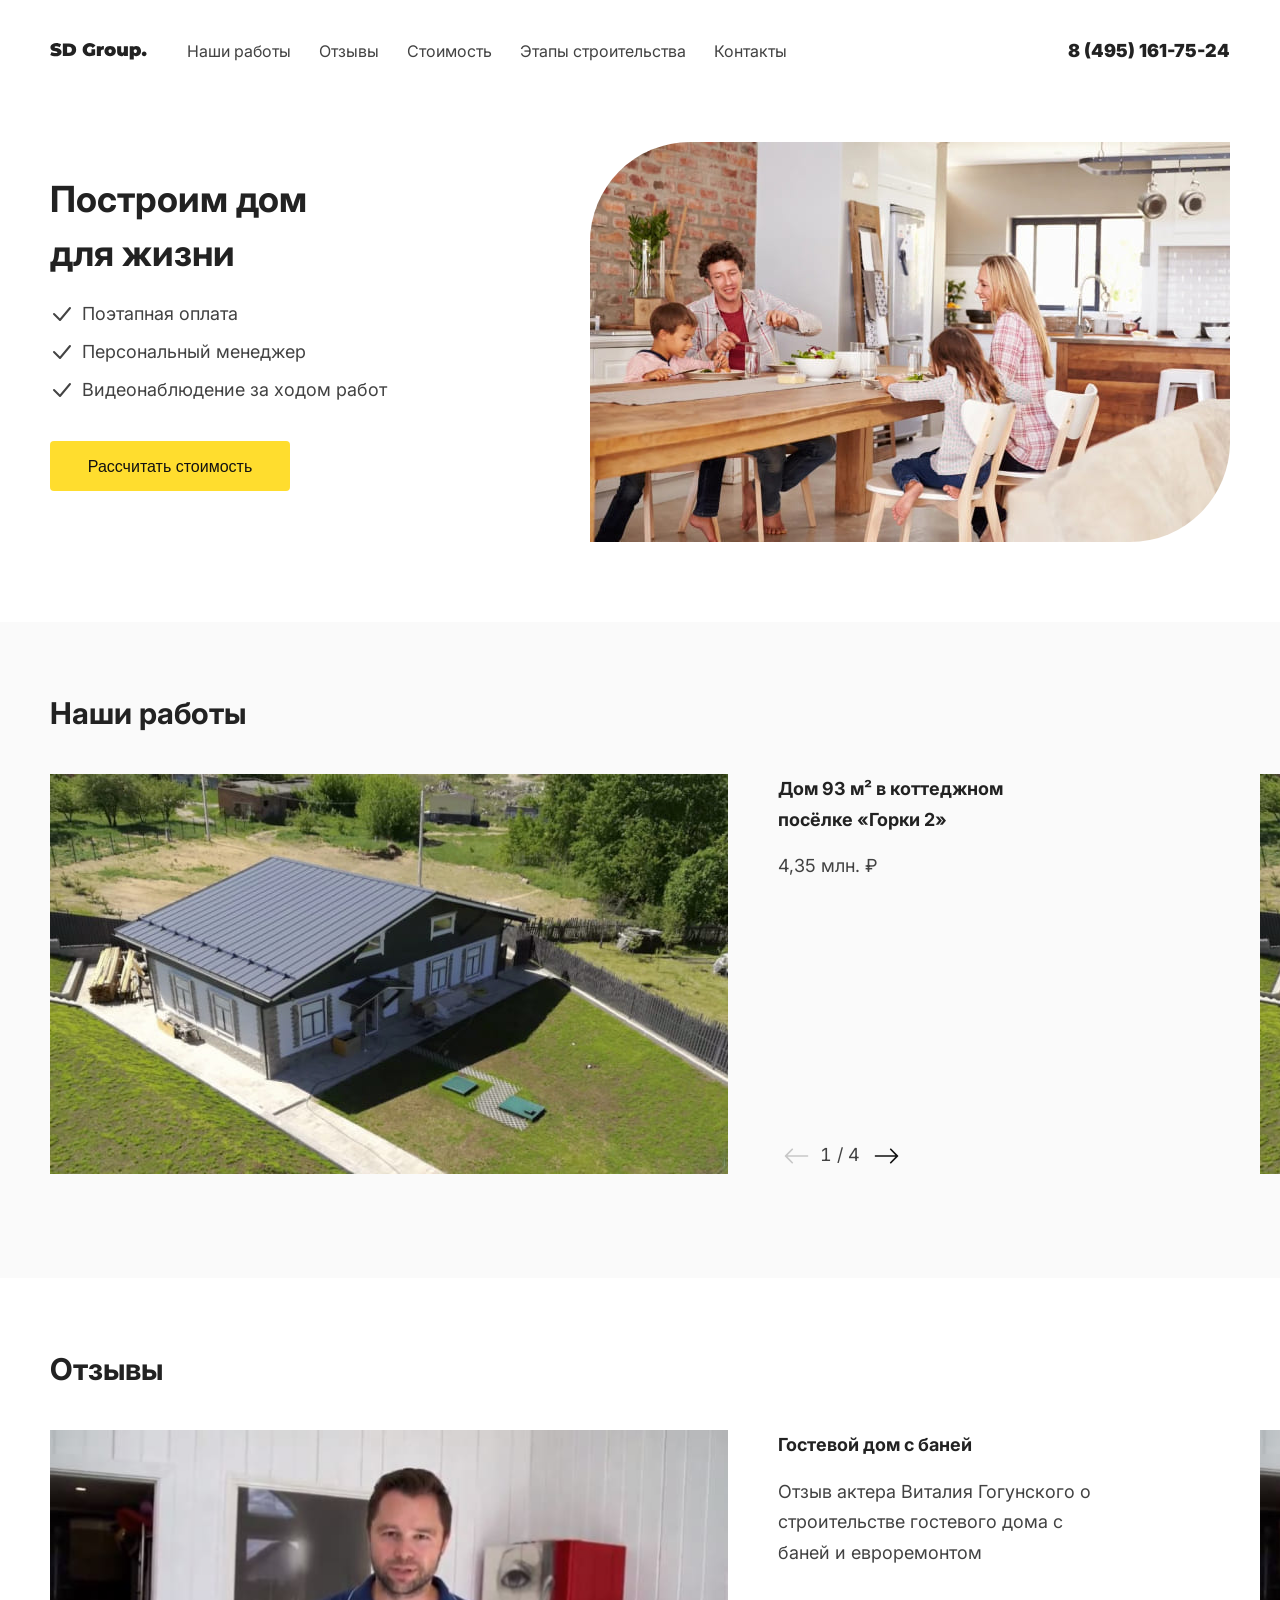
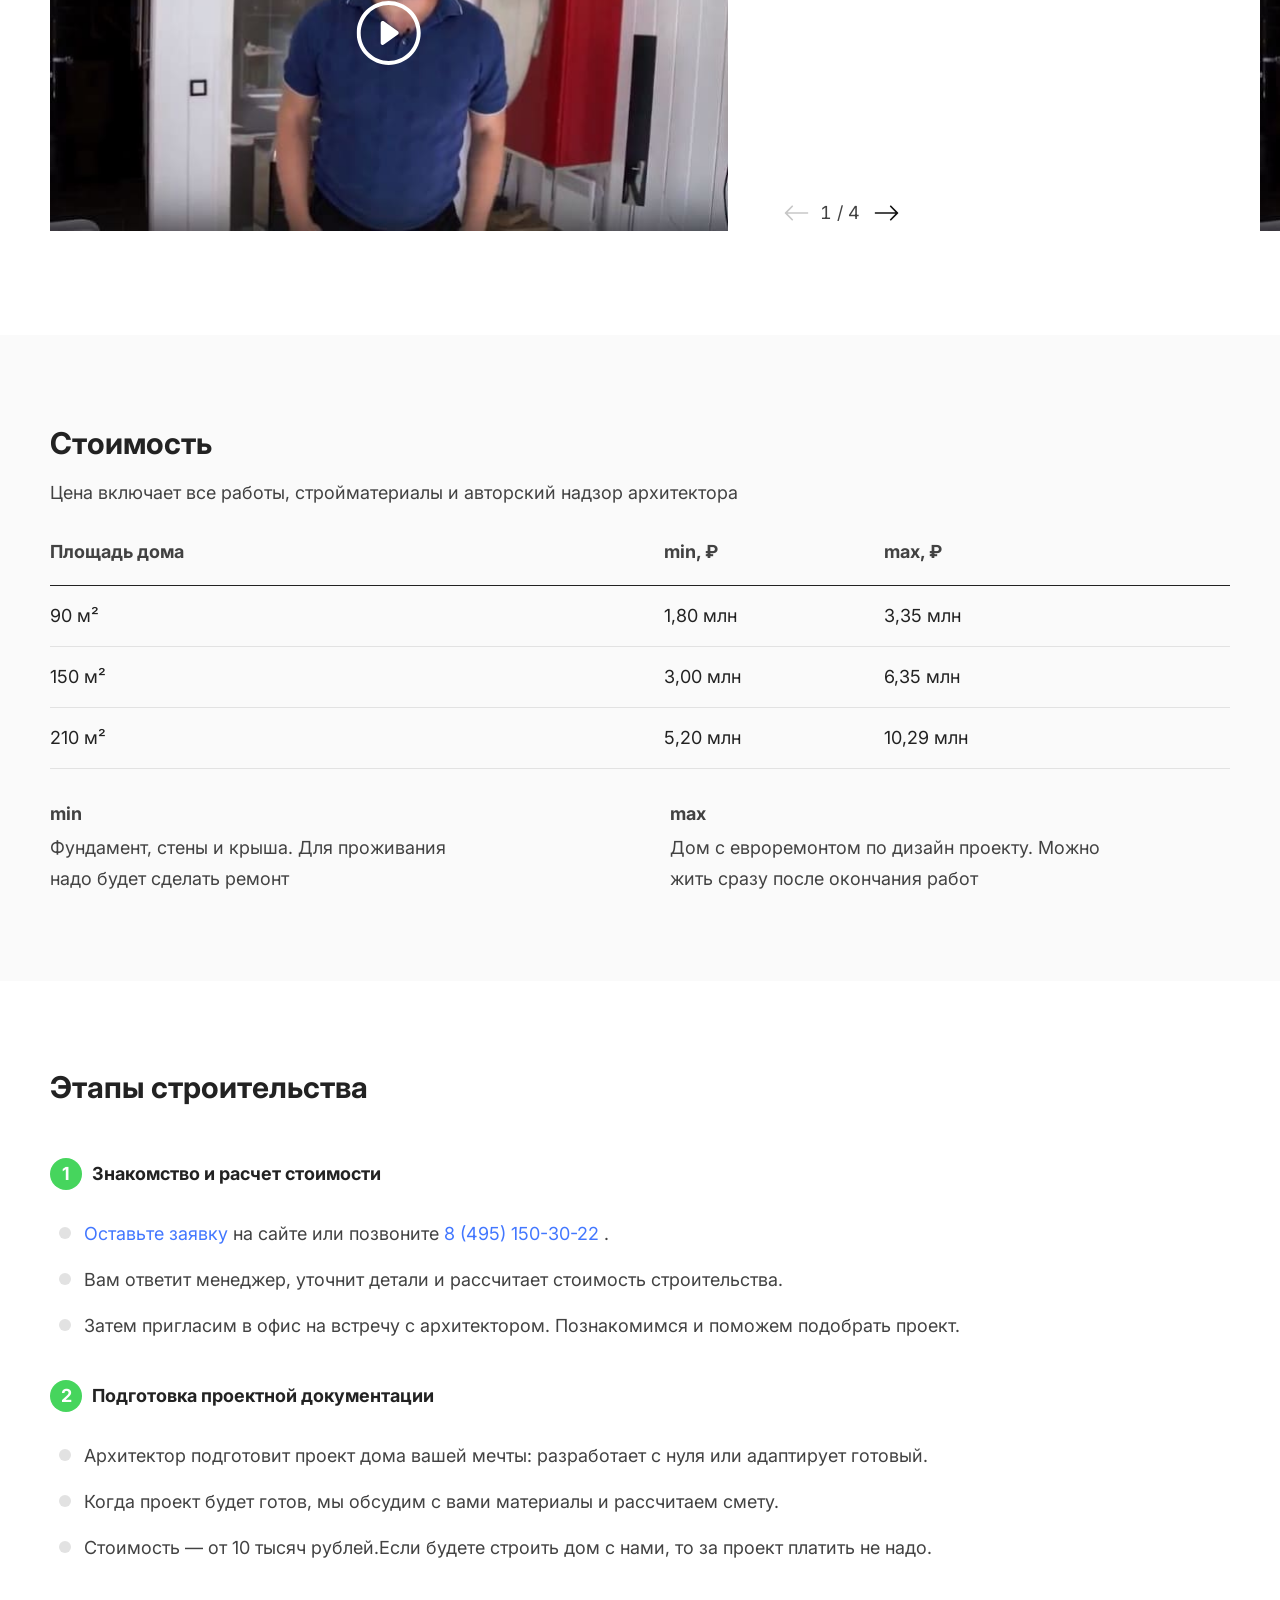
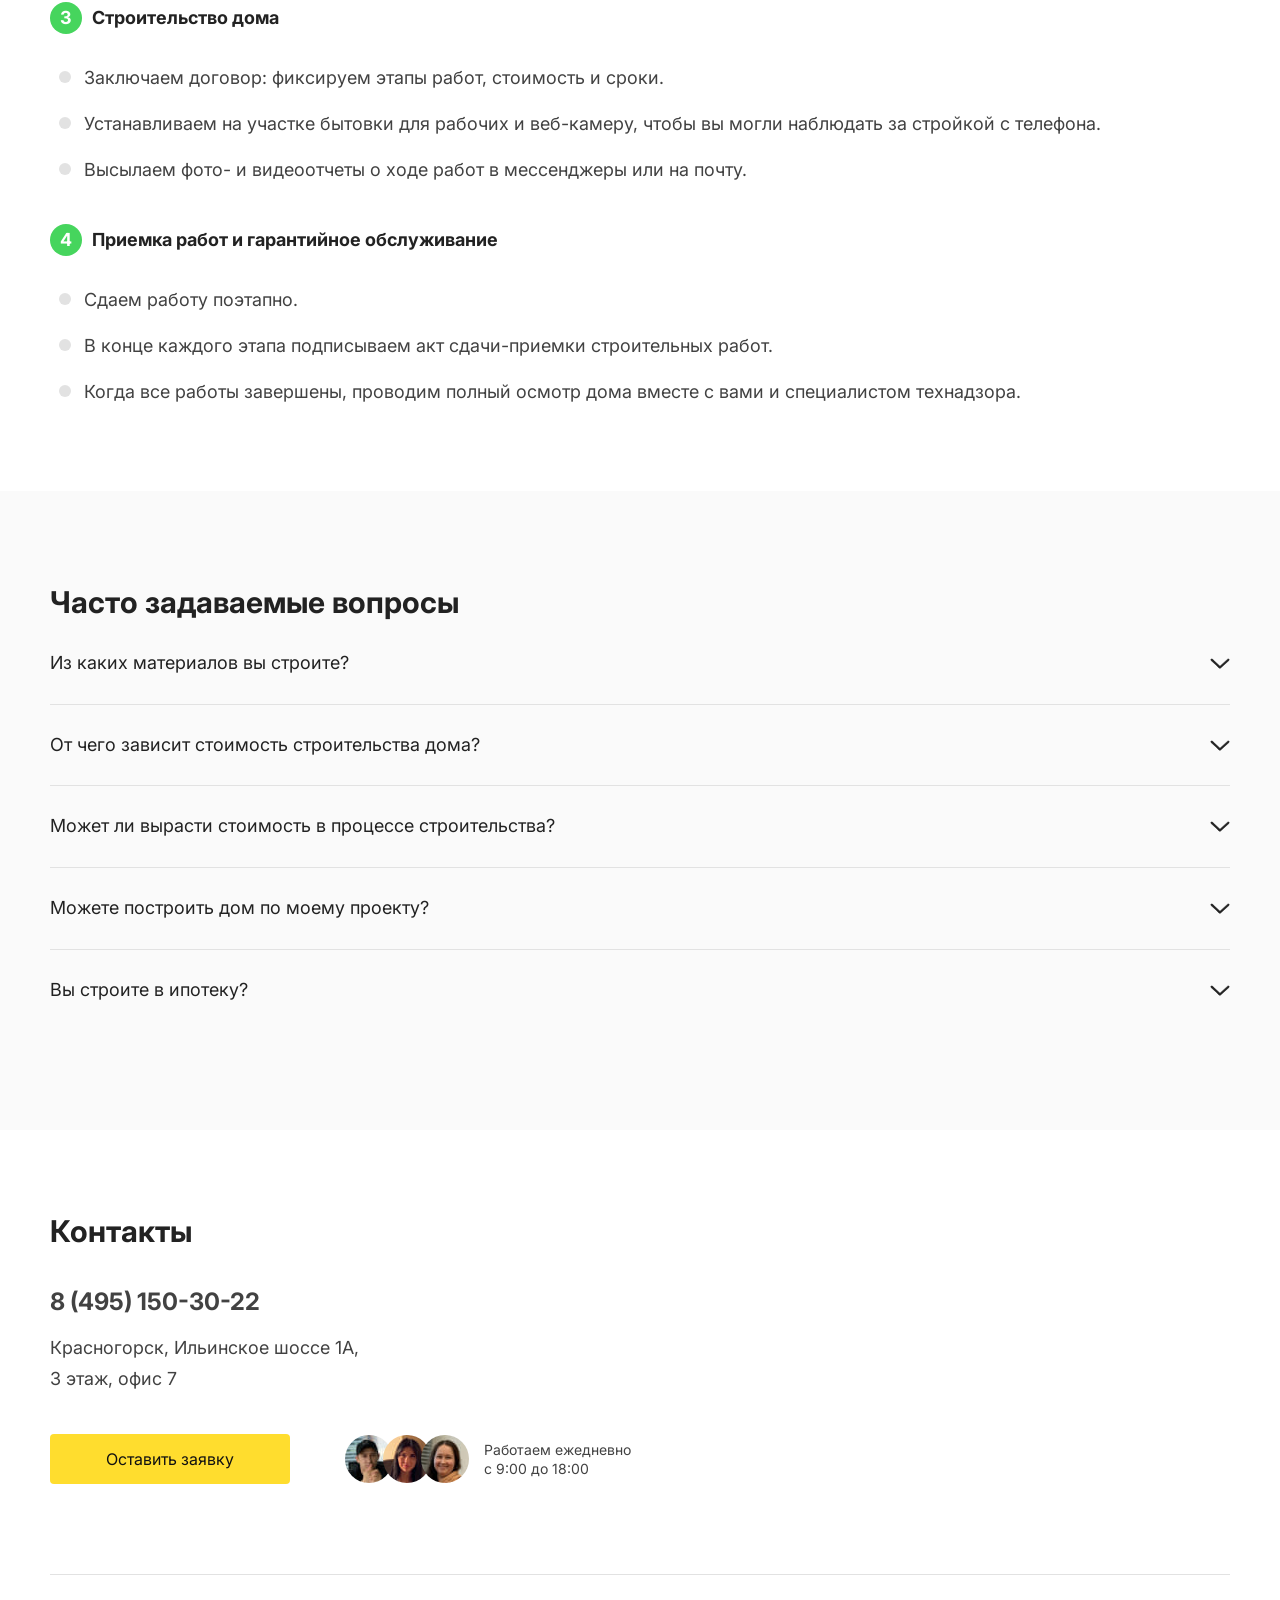
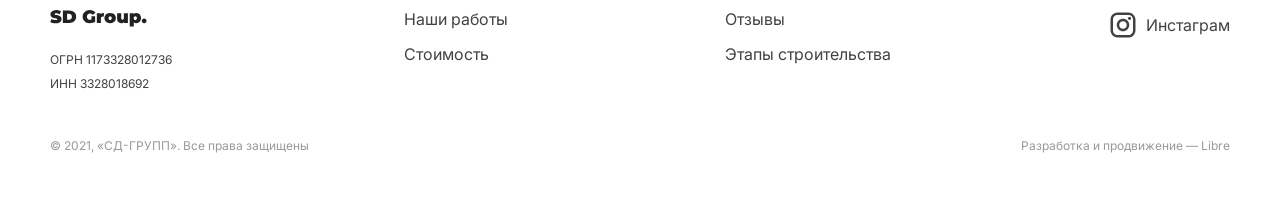
==== commit 5821619a: "Add files via upload" ====
--- a/index.html
+++ b/index.html
@@ -21,17 +21,17 @@
                                 <path d="M5.724 13.288C4.68 13.288 3.66 13.174 2.664 12.946C1.68 12.706 0.87 12.388 0.234 11.992L1.602 8.896C2.202 9.244 2.874 9.526 3.618 9.742C4.362 9.946 5.076 10.048 5.76 10.048C6.348 10.048 6.768 9.994 7.02 9.886C7.272 9.766 7.398 9.592 7.398 9.364C7.398 9.1 7.23 8.902 6.894 8.77C6.57 8.638 6.03 8.494 5.274 8.338C4.302 8.134 3.492 7.918 2.844 7.69C2.196 7.45 1.632 7.066 1.152 6.538C0.672 5.998 0.432 5.272 0.432 4.36C0.432 3.568 0.654 2.848 1.098 2.2C1.542 1.552 2.202 1.042 3.078 0.669999C3.966 0.297999 5.04 0.112 6.3 0.112C7.164 0.112 8.01 0.207999 8.838 0.399999C9.678 0.579999 10.416 0.849999 11.052 1.21L9.774 4.288C8.538 3.664 7.368 3.352 6.264 3.352C5.172 3.352 4.626 3.616 4.626 4.144C4.626 4.396 4.788 4.588 5.112 4.72C5.436 4.84 5.97 4.972 6.714 5.116C7.674 5.296 8.484 5.506 9.144 5.746C9.804 5.974 10.374 6.352 10.854 6.88C11.346 7.408 11.592 8.128 11.592 9.04C11.592 9.832 11.37 10.552 10.926 11.2C10.482 11.836 9.816 12.346 8.928 12.73C8.052 13.102 6.984 13.288 5.724 13.288ZM12.8561 0.399999H19.0661C20.4701 0.399999 21.7061 0.657999 22.7741 1.174C23.8541 1.678 24.6881 2.404 25.2761 3.352C25.8761 4.3 26.1761 5.416 26.1761 6.7C26.1761 7.984 25.8761 9.1 25.2761 10.048C24.6881 10.996 23.8541 11.728 22.7741 12.244C21.7061 12.748 20.4701 13 19.0661 13H12.8561V0.399999ZM18.8861 9.688C19.7981 9.688 20.5241 9.43 21.0641 8.914C21.6161 8.386 21.8921 7.648 21.8921 6.7C21.8921 5.752 21.6161 5.02 21.0641 4.504C20.5241 3.976 19.7981 3.712 18.8861 3.712H17.1041V9.688H18.8861ZM41.4577 6.358H45.1477V11.686C44.4037 12.202 43.5397 12.598 42.5557 12.874C41.5717 13.15 40.6057 13.288 39.6577 13.288C38.3137 13.288 37.1077 13.012 36.0397 12.46C34.9717 11.896 34.1317 11.116 33.5197 10.12C32.9197 9.112 32.6197 7.972 32.6197 6.7C32.6197 5.428 32.9197 4.294 33.5197 3.298C34.1317 2.29 34.9777 1.51 36.0577 0.957999C37.1497 0.394 38.3797 0.112 39.7477 0.112C40.9837 0.112 42.0877 0.321999 43.0597 0.741999C44.0437 1.15 44.8597 1.75 45.5077 2.542L42.7897 4.936C41.9977 4.012 41.0557 3.55 39.9637 3.55C39.0277 3.55 38.2837 3.832 37.7317 4.396C37.1797 4.96 36.9037 5.728 36.9037 6.7C36.9037 7.648 37.1737 8.41 37.7137 8.986C38.2657 9.562 38.9977 9.85 39.9097 9.85C40.4497 9.85 40.9657 9.748 41.4577 9.544V6.358ZM50.7016 4.216C51.4216 3.388 52.4836 2.974 53.8876 2.974V6.574C53.5636 6.526 53.2636 6.502 52.9876 6.502C51.5956 6.502 50.8996 7.21 50.8996 8.626V13H46.8316V3.154H50.7016V4.216ZM60.1547 13.18C59.0627 13.18 58.0787 12.964 57.2027 12.532C56.3387 12.088 55.6607 11.482 55.1687 10.714C54.6767 9.934 54.4307 9.052 54.4307 8.068C54.4307 7.084 54.6767 6.208 55.1687 5.44C55.6607 4.66 56.3387 4.054 57.2027 3.622C58.0787 3.19 59.0627 2.974 60.1547 2.974C61.2587 2.974 62.2427 3.19 63.1067 3.622C63.9827 4.054 64.6607 4.66 65.1407 5.44C65.6327 6.208 65.8787 7.084 65.8787 8.068C65.8787 9.052 65.6327 9.934 65.1407 10.714C64.6607 11.482 63.9827 12.088 63.1067 12.532C62.2427 12.964 61.2587 13.18 60.1547 13.18ZM60.1547 10.012C60.6227 10.012 61.0067 9.844 61.3067 9.508C61.6067 9.16 61.7567 8.68 61.7567 8.068C61.7567 7.456 61.6067 6.982 61.3067 6.646C61.0067 6.31 60.6227 6.142 60.1547 6.142C59.6867 6.142 59.3027 6.31 59.0027 6.646C58.7027 6.982 58.5527 7.456 58.5527 8.068C58.5527 8.68 58.7027 9.16 59.0027 9.508C59.3027 9.844 59.6867 10.012 60.1547 10.012ZM77.916 3.154V13H74.046V12.064C73.686 12.436 73.266 12.718 72.786 12.91C72.306 13.09 71.796 13.18 71.256 13.18C70.008 13.18 69.006 12.802 68.25 12.046C67.494 11.278 67.116 10.126 67.116 8.59V3.154H71.184V7.888C71.184 8.56 71.292 9.04 71.508 9.328C71.724 9.616 72.042 9.76 72.462 9.76C72.858 9.76 73.188 9.604 73.452 9.292C73.716 8.968 73.848 8.464 73.848 7.78V3.154H77.916ZM86.2903 2.974C87.1543 2.974 87.9463 3.184 88.6663 3.604C89.3983 4.012 89.9743 4.606 90.3943 5.386C90.8263 6.166 91.0423 7.066 91.0423 8.086C91.0423 9.106 90.8263 10.006 90.3943 10.786C89.9743 11.554 89.3983 12.148 88.6663 12.568C87.9463 12.976 87.1543 13.18 86.2903 13.18C85.1983 13.18 84.3643 12.898 83.7883 12.334V16.492H79.7203V3.154H83.5903V3.964C84.1783 3.304 85.0783 2.974 86.2903 2.974ZM85.3183 10.012C85.7863 10.012 86.1703 9.844 86.4703 9.508C86.7703 9.172 86.9203 8.698 86.9203 8.086C86.9203 7.474 86.7703 7 86.4703 6.664C86.1703 6.316 85.7863 6.142 85.3183 6.142C84.8503 6.142 84.4663 6.316 84.1663 6.664C83.8663 7 83.7163 7.474 83.7163 8.086C83.7163 8.698 83.8663 9.172 84.1663 9.508C84.4663 9.844 84.8503 10.012 85.3183 10.012ZM94.1598 13.18C93.4758 13.18 92.9058 12.964 92.4498 12.532C92.0058 12.088 91.7838 11.524 91.7838 10.84C91.7838 10.156 92.0058 9.604 92.4498 9.184C92.9058 8.752 93.4758 8.536 94.1598 8.536C94.8438 8.536 95.4078 8.752 95.8518 9.184C96.3078 9.604 96.5358 10.156 96.5358 10.84C96.5358 11.524 96.3078 12.088 95.8518 12.532C95.4078 12.964 94.8438 13.18 94.1598 13.18Z" fill="#222222"/>
                             </svg>
                         </a>
-                        <nav class="header__nav nav">
+                        <nav class="header__nav nav nav-home">
                             <ul>
-                                <li class="nav__item"><a href="#"> Наши работы</a></li>
-                                <li class="nav__item"><a href="#"> Отзывы</a></li>
-                                <li class="nav__item"><a href="#"> Стоимость</a></li>
-                                <li class="nav__item"><a href="#"> Этапы строительства</a></li>
-                                <li class="nav__item"><a href="#"> Контакты</a></li>
+                                <li class="nav__item"><a href="#our-job"> Наши работы</a></li>
+                                <li class="nav__item"><a href="#feedback"> Отзывы</a></li>
+                                <li class="nav__item"><a href="#price"> Стоимость</a></li>
+                                <li class="nav__item"><a href="#stage"> Этапы строительства</a></li>
+                                <li class="nav__item"><a href="#contacts"> Контакты</a></li>
                             </ul>
                             <div class="nav-mob">
                                 <p>
-                                    <svg width="24" height="24" viewBox="0 0 24 24" fill="none" xmlns="http://www.w3.org/2000/svg">
+                                    <svg width="30" height="30" viewBox="0 0 24 24" fill="none" xmlns="http://www.w3.org/2000/svg">
                                         <path d="M7.79991 2H16.1999C19.3999 2 21.9999 4.6 21.9999 7.8V16.2C21.9999 17.7383 21.3888 19.2135 20.3011 20.3012C19.2134 21.3889 17.7382 22 16.1999 22H7.79991C4.59991 22 1.99991 19.4 1.99991 16.2V7.8C1.99991 6.26174 2.61098 4.78649 3.69869 3.69878C4.7864 2.61107 6.26165 2 7.79991 2ZM7.59991 4C6.64513 4 5.72945 4.37928 5.05432 5.05442C4.37919 5.72955 3.99991 6.64522 3.99991 7.6V16.4C3.99991 18.39 5.60991 20 7.59991 20H16.3999C17.3547 20 18.2704 19.6207 18.9455 18.9456C19.6206 18.2705 19.9999 17.3548 19.9999 16.4V7.6C19.9999 5.61 18.3899 4 16.3999 4H7.59991ZM17.2499 5.5C17.5814 5.5 17.8994 5.6317 18.1338 5.86612C18.3682 6.10054 18.4999 6.41848 18.4999 6.75C18.4999 7.08152 18.3682 7.39946 18.1338 7.63388C17.8994 7.8683 17.5814 8 17.2499 8C16.9184 8 16.6004 7.8683 16.366 7.63388C16.1316 7.39946 15.9999 7.08152 15.9999 6.75C15.9999 6.41848 16.1316 6.10054 16.366 5.86612C16.6004 5.6317 16.9184 5.5 17.2499 5.5ZM11.9999 7C13.326 7 14.5978 7.52678 15.5354 8.46447C16.4731 9.40215 16.9999 10.6739 16.9999 12C16.9999 13.3261 16.4731 14.5979 15.5354 15.5355C14.5978 16.4732 13.326 17 11.9999 17C10.6738 17 9.40206 16.4732 8.46437 15.5355C7.52669 14.5979 6.99991 13.3261 6.99991 12C6.99991 10.6739 7.52669 9.40215 8.46437 8.46447C9.40206 7.52678 10.6738 7 11.9999 7ZM11.9999 9C11.2043 9 10.4412 9.31607 9.87859 9.87868C9.31598 10.4413 8.99991 11.2044 8.99991 12C8.99991 12.7956 9.31598 13.5587 9.87859 14.1213C10.4412 14.6839 11.2043 15 11.9999 15C12.7956 15 13.5586 14.6839 14.1212 14.1213C14.6838 13.5587 14.9999 12.7956 14.9999 12C14.9999 11.2044 14.6838 10.4413 14.1212 9.87868C13.5586 9.31607 12.7956 9 11.9999 9Z" fill="#424242"/>
                                     </svg>
                                 </p>
@@ -62,7 +62,7 @@
                             <li class="main__list-item">Персональный менеджер</li>
                             <li class="main__list-item">Видеонаблюдение за ходом работ</li>
                         </ul>
-                        <button onclick="openContactModal()" class="main__btn">Рассчитать стоимость</button>
+                        <button class="main__btn"><a href="form.html">Рассчитать стоимость</a> </button>
 
                     </div>
                     <img class="main__img" src="assets/images/main.jpg" alt="">
@@ -70,7 +70,7 @@
             </div>
         </section>
 
-        <section class="our-job">
+        <section id="our-job" class="our-job">
             <div class="container">
                 <div class="our-job__inner">
                     <h2 class="our-job__title">Наши работы</h2>
@@ -133,7 +133,7 @@
             </div>
         </section>
 
-        <section class="feedback">
+        <section class="feedback" id="feedback">
             <div class="container">
                 <div class="feedback__inner">
                     <h2 class="feedback__title">Отзывы</h2>
@@ -218,7 +218,7 @@
             </div>
         </section>
 
-        <section class="price">
+        <section class="price" id="price">
             <div class="container">
                 <div class="price__inner">
                     <h2 class="price__title">Стоимость</h2>
@@ -275,7 +275,7 @@
             </div>
         </section>
 
-        <section class="stage">
+        <section class="stage" id="stage">
             <div class="container">
                 <div class="stage__inner">
                     <h2 class="stage__title">Этапы строительства</h2>
@@ -287,8 +287,7 @@
                             <ul>
                                 <li class="stage__item-li"> <span class="blue">Оставьте заявку</span> на сайте или позвоните <a class="blue" href="tel:84951617524">8 (495) 150-30-22</a> .</li>
                                 <li class="stage__item-li">Вам ответит менеджер, уточнит детали и рассчитает стоимость строительства.</li>
-                                <li class="stage__item-li">Если предварительный расчет стоимости вас устроит, мы пригласим вас офис или проведем экскурсию по нашим объектам. На встрече познакомим с архитектором и дадим копию договора, чтобы вы могли изучить его дома и посоветоваться
-                                    с юристом. </li>
+                                <li class="stage__item-li">Затем пригласим в офис на встречу с архитектором. Познакомимся и поможем подобрать проект.</li>
                             </ul>
                         </div>
                         <div class="stage__item">
@@ -296,9 +295,9 @@
                                 <span>2</span>Подготовка проектной документации
                             </h3>
                             <ul>
-                                <li class="stage__item-li">Архитектор разработает индивидуальный проект или поможет доработать готовый.</li>
-                                <li class="stage__item-li">Когда проект будет готов, мы передадим вам полный комплект документации с визуализацией и чертежами.</li>
-                                <li class="stage__item-li">Затем обсудим из каких материалов будем строить дом и подготовим детальную смету.</li>
+                                <li class="stage__item-li">Архитектор подготовит проект дома вашей мечты: разработает с нуля или адаптирует готовый.</li>
+                                <li class="stage__item-li">Когда проект будет готов, мы обсудим с вами материалы и рассчитаем смету.</li>
+                                <li class="stage__item-li">Стоимость — от 10 тысяч рублей.Если будете строить дом с нами, то за проект платить не надо.</li>
                             </ul>
                         </div>
                         <div class="stage__item">
@@ -306,9 +305,9 @@
                                 <span>3</span>Строительство дома
                             </h3>
                             <ul>
-                                <li class="stage__item-li">Заключим договор, в котором прописаны точные сроки и стоимость работ. К договору прикрепим смету и проектную документацию.</li>
-                                <li class="stage__item-li">Установим на участке бытовки для рабочих и камеру видеонаблюдения, чтобы вы могли смотреть за строительством своего дома в режиме реального времени.</li>
-                                <li class="stage__item-li">Будем регулярно высылать фото- и видеоотчеты о ходе работ в мессенджеры или на почту.</li>
+                                <li class="stage__item-li">Заключаем договор: фиксируем этапы работ, стоимость и сроки.</li>
+                                <li class="stage__item-li">Устанавливаем на участке бытовки для рабочих и веб-камеру, чтобы вы могли наблюдать за стройкой с телефона.</li>
+                                <li class="stage__item-li">Высылаем фото- и видеоотчеты о ходе работ в мессенджеры или на почту.</li>
                             </ul>
                         </div>
                         <div class="stage__item">
@@ -316,9 +315,9 @@
                                 <span>4</span>Приемка работ и гарантийное обслуживание
                             </h3>
                             <ul>
-                                <li class="stage__item-li">Сдаем каждый этап работ вам или вашему представителю. В обязательном порядке подписываем акты выполненных работ.</li>
-                                <li class="stage__item-li">Когда все работы завершены, проводим полный осмотр дома вместе с вами и специалистом технического надзора. Если замечаний нет, подписываем финальный акт и передаем ключи.</li>
-                                <li class="stage__item-li">Вывозим за собой строительный мусор, убираем бытовки и покидаем участок. С этого момента на дом действует гарантия 5 лет, а с вами будет поддерживать связь персональный менеджер, чтобы убедиться, что с домом всё хорошо.</li>
+                                <li class="stage__item-li">Сдаем работу поэтапно.</li>
+                                <li class="stage__item-li">В конце каждого этапа подписываем акт сдачи-приемки строительных работ.</li>
+                                <li class="stage__item-li">Когда все работы завершены, проводим полный осмотр дома вместе с вами и специалистом технадзора.</li>
                             </ul>
                         </div>
                     </div>
@@ -401,7 +400,7 @@
             </div>
         </section>
 
-        <section class="contacts">
+        <section class="contacts" id="contacts">
             <div class="container">
                 <div class="contacts__inner">
                     <h2 class="contacts__title">Контакты</h2>
@@ -411,10 +410,11 @@
                         <img src="assets/images/avatar3.jpg" alt="">
                     </div>
                     <a href="tel:84951617524" class="contacts__phone">8 (495) 150-30-22</a>
+
+                    <p class="contacts__address">Красногорск, Ильинское шоссе 1А,<br> 3 этаж, офис 7</p>
                     <p class="contacts__time contacts__time--mob">Работаем ежедневно с 9:00 до 18:00</p>
-                    <p class="contacts__address">Красногорск, Ильинское шоссе 1А,<br> 3 этаж, офис 7</p>
                     <div class="contacts__bottom">
-                        <button class="contacts__btn" onclick="openContactModal()">Оставить заявку</button>
+                        <button class="contacts__btn"> <a href="form.html">Оставить заявку</a> </button>
                         <div class="contacts__persons">
                             <img src="assets/images/avatar1.jpg" alt="">
                             <img src="assets/images/avatar2.jpg" alt="">
@@ -439,25 +439,28 @@
                             <p class="footer__inn">ОГРН 1173328012736 <br> ИНН 3328018692</p>
                         </div>
                         <div class="footer__item">
-                            <a href="#">
+                            <a href="#our-job">
                                 <p>Наши работы</p>
                             </a>
-                            <a href="#">
+                            <a href="#price" class="footer__mob-hide">
                                 <p>Стоимость</p>
                             </a>
                         </div>
                         <div class="footer__item">
-                            <a href="#">
+                            <a href="#feedback">
                                 <p>Отзывы</p>
                             </a>
-                            <a href="#">
-                                <p>Как мы работаем</p>
+                            <a href="#price" class="footer__dekstop-hide">
+                                <p>Стоимость</p>
+                            </a>
+                            <a href="#stage">
+                                <p>Этапы строительства</p>
                             </a>
                         </div>
                         <div class="footer__item">
                             <a href="#">
                                 <p class="footer__instagram">
-                                    <svg width="24" height="24" viewBox="0 0 24 24" fill="none" xmlns="http://www.w3.org/2000/svg">
+                                    <svg width="30" height="30" viewBox="0 0 24 24" fill="none" xmlns="http://www.w3.org/2000/svg">
                                         <path d="M7.79991 2H16.1999C19.3999 2 21.9999 4.6 21.9999 7.8V16.2C21.9999 17.7383 21.3888 19.2135 20.3011 20.3012C19.2134 21.3889 17.7382 22 16.1999 22H7.79991C4.59991 22 1.99991 19.4 1.99991 16.2V7.8C1.99991 6.26174 2.61098 4.78649 3.69869 3.69878C4.7864 2.61107 6.26165 2 7.79991 2ZM7.59991 4C6.64513 4 5.72945 4.37928 5.05432 5.05442C4.37919 5.72955 3.99991 6.64522 3.99991 7.6V16.4C3.99991 18.39 5.60991 20 7.59991 20H16.3999C17.3547 20 18.2704 19.6207 18.9455 18.9456C19.6206 18.2705 19.9999 17.3548 19.9999 16.4V7.6C19.9999 5.61 18.3899 4 16.3999 4H7.59991ZM17.2499 5.5C17.5814 5.5 17.8994 5.6317 18.1338 5.86612C18.3682 6.10054 18.4999 6.41848 18.4999 6.75C18.4999 7.08152 18.3682 7.39946 18.1338 7.63388C17.8994 7.8683 17.5814 8 17.2499 8C16.9184 8 16.6004 7.8683 16.366 7.63388C16.1316 7.39946 15.9999 7.08152 15.9999 6.75C15.9999 6.41848 16.1316 6.10054 16.366 5.86612C16.6004 5.6317 16.9184 5.5 17.2499 5.5ZM11.9999 7C13.326 7 14.5978 7.52678 15.5354 8.46447C16.4731 9.40215 16.9999 10.6739 16.9999 12C16.9999 13.3261 16.4731 14.5979 15.5354 15.5355C14.5978 16.4732 13.326 17 11.9999 17C10.6738 17 9.40206 16.4732 8.46437 15.5355C7.52669 14.5979 6.99991 13.3261 6.99991 12C6.99991 10.6739 7.52669 9.40215 8.46437 8.46447C9.40206 7.52678 10.6738 7 11.9999 7ZM11.9999 9C11.2043 9 10.4412 9.31607 9.87859 9.87868C9.31598 10.4413 8.99991 11.2044 8.99991 12C8.99991 12.7956 9.31598 13.5587 9.87859 14.1213C10.4412 14.6839 11.2043 15 11.9999 15C12.7956 15 13.5586 14.6839 14.1212 14.1213C14.6838 13.5587 14.9999 12.7956 14.9999 12C14.9999 11.2044 14.6838 10.4413 14.1212 9.87868C13.5586 9.31607 12.7956 9 11.9999 9Z" fill="#424242"/>
                                     </svg>
                                     <span>Инстаграм</span>
@@ -478,47 +481,16 @@
     <div class="modal-bg"></div>
 
     <div class="feedback-modal">
-        <iframe src="https://www.youtube.com/embed/dZ327wiUBYA" title="YouTube video player" frameborder="0" allow="accelerometer; autoplay; clipboard-write; encrypted-media; gyroscope; picture-in-picture" allowfullscreen></iframe>
-    </div>
-
-    <div class="contact-modal">
-        <button class="contact-modal__close-btn" onclick="closeContactModal()">
+        <button class="feedback-modal__close-btn" onclick="closeVideo()">
             <svg width="20" height="20" viewBox="0 0 20 20" fill="none" xmlns="http://www.w3.org/2000/svg">
                 <path d="M20 2.01429L17.9857 0L10 7.98571L2.01429 0L0 2.01429L7.98571 10L0 17.9857L2.01429 20L10 12.0143L17.9857 20L20 17.9857L12.0143 10L20 2.01429Z" fill="#222222"/>
             </svg>
         </button>
-        <h2 class="contact-modal__title">Рассчёт стоимости</h2>
-        <form action="">
-            <label for="about-project">В двух словах о проекте
-            </label>
-            <input id="about-project" type="text" placeholder="Описание проекта">
-            <label for="name">Имя</label>
-            <input id="name" type="text" placeholder="Ваше имя">
-            <label for="tel">Номер телефона</label>
-            <input id="tel" type="tel" placeholder="Ваш номер телефона">
-            <button class="contact-modal__btn" onclick="checkInput() ">Рассчитать стоимость</button>
-            <p class="contact-modal__agree">Нажимая на кнопку, вы соглашаетесь с <span onclick="openAgreeModal()">политикой защиты персональной информации.</span> </p>
-        </form>
+        <iframe src="https://www.youtube.com/embed/dZ327wiUBYA" title="YouTube video player" frameborder="0" allow="accelerometer; autoplay; clipboard-write; encrypted-media; gyroscope; picture-in-picture" allowfullscreen></iframe>
     </div>
 
-    <div class="agree-modal">
-        <button class="agree-modal__close-btn" onclick="closeContactModal()">
-            <svg width="20" height="20" viewBox="0 0 20 20" fill="none" xmlns="http://www.w3.org/2000/svg">
-                <path d="M20 2.01429L17.9857 0L10 7.98571L2.01429 0L0 2.01429L7.98571 10L0 17.9857L2.01429 20L10 12.0143L17.9857 20L20 17.9857L12.0143 10L20 2.01429Z" fill="#222222"/>
-            </svg>
-        </button>
-        <h2 class="agree-modal__title">Согласие на обработку персональных данных </h2>
-        <p class="agree-modal__desc">
-            Настоящим в соответствии с Федеральным законом № 152-ФЗ «О персональных данных» от 27.07.2006 года свободно, своей волей и в своем интересе выражаю свое безусловное согласие на обработку моих персональных данных Общество с ограниченной ответственностью
-            "Эверест", зарегистрированным в соответствии с законодательством РФ по адресу: 392000, г. Тамбов, ул. Интернациональная 16б, офис 212 (далее по тексту - Оператор). Персональные данные - любая информация, относящаяся к определенному или определяемому
-            на основании такой информации физическому лицу. Настоящее Согласие выдано мною на обработку следующих персональных данных: - Имя; - Фамилия; - Телефон; - E-mail; - Комментарий. Согласие дано Оператору для совершения следующих действий с моими
-            персональными данными с использованием средств автоматизации и/или без использования таких средств: сбор, систематизация, накопление, хранение, уточнение (обновление, изменение), использование, обезличивание, а также осуществление любых иных
-            действий, предусмотренных действующим законодательством РФ как неавтоматизированными, так и автоматизированными способами. Данное согласие дается Оператору для обработки моих персональных данных в следующих целях: - предоставление мне услуг/работ;
-            - направление в мой адрес уведомлений, касающихся предоставляемых услуг/работ; - подготовка и направление ответов на мои запросы; - направление в мой адрес информации, в том числе рекламной, о мероприятиях/товарах/услугах/работах Оператора.
-            Настоящее согласие действует до момента его отзыва путем направления соответствующего уведомления на электронный адрес info@everest-media.ru. В случае отзыва мною согласия на обработку персональных данных Оператор вправе продолжить обработку
-            персональных данных без моего согласия при наличии оснований, указанных в пунктах 2 – 11 части 1 статьи 6, части 2 статьи 10 и части 2 статьи 11 Федерального закона №152-ФЗ «О персональных данных» от 27.06.2006 г.
-        </p>
-    </div>
+
+
 
     <script src="assets/js/jquery.min.js"></script>
     <script src="assets/js/jquery.maskedinput.min.js"></script>
@@ -527,4 +499,4 @@
 
 </body>
 
-</html>
+</html>
--- a/assets/css/style.css
+++ b/assets/css/style.css
@@ -451,7 +451,7 @@
   font-weight: normal;
   font-size: 18px;
   line-height: 170%;
-  color: #444444;
+  color: #424242;
   margin-top: 3px;
 }
 
@@ -497,6 +497,7 @@
   display: block;
   border-radius: 100%;
   margin-right: 10px;
+  flex-shrink: 0;
 }
 .stage__item-li {
   padding-left: 34px;
@@ -504,7 +505,7 @@
   font-weight: normal;
   font-size: 18px;
   line-height: 28px;
-  color: #444444;
+  color: #424242;
 }
 .stage__item-li .blue {
   color: #4277FF;
@@ -644,7 +645,7 @@
   font-size: 14px;
   line-height: 140%;
   margin-left: 15px;
-  color: #444444;
+  color: #424242;
 }
 .contacts__persons--mob {
   display: none;
@@ -694,6 +695,9 @@
 }
 .footer__item a {
   display: block;
+}
+.footer__item .footer__dekstop-hide {
+  display: none;
 }
 .footer__instagram {
   display: flex;
@@ -759,6 +763,15 @@
 }
 .feedback-modal.feedback-modal--active {
   display: block;
+}
+.feedback-modal__close-btn {
+  position: absolute;
+  right: -10px;
+  top: -45px;
+  background-color: #fff;
+  border-radius: 100%;
+  width: 40px;
+  height: 40px;
 }
 
 .agree-modal {
@@ -790,23 +803,17 @@
 }
 
 .contact-modal {
+  padding-top: 40px;
   border-radius: 4px;
   font-size: 16px;
   line-height: 170%;
-  /* or 27px */
   color: #424242;
-  position: fixed;
-  top: 50%;
-  left: 50%;
-  transform: translate(-50%, -50%);
   background-color: #fff;
-  z-index: 200;
-  padding: 40px 30px;
-  width: 450px;
-  display: none;
-}
-.contact-modal.contact-modal--active {
-  display: block;
+  margin-left: auto;
+  margin-right: auto;
+}
+.contact-modal__inner {
+  width: 780px;
 }
 .contact-modal__close-btn {
   position: absolute;
@@ -815,42 +822,102 @@
   background-color: inherit;
 }
 .contact-modal__title {
-  font-size: 30px;
-  margin-bottom: 20px;
+  font-weight: bold;
+  font-size: 36px;
+  line-height: 150%;
+  color: #222222;
+}
+.contact-modal__desc {
+  font-size: 18px;
+  line-height: 170%;
+  color: #424242;
+}
+.contact-modal__label {
+  margin-top: 60px;
+  margin-bottom: 24px;
+  font-weight: bold;
+  font-size: 24px;
+  line-height: 170%;
+  color: #222222;
 }
 .contact-modal label {
-  font-weight: bold;
-  margin-bottom: 5px;
-  font-size: 20px;
+  font-size: 12px;
+  line-height: 16px;
+  color: #999999;
+  display: none;
+}
+.contact-modal label.active {
+  display: inline-block;
+}
+.contact-modal__hint {
+  font-size: 12px;
+  line-height: 16px;
+  color: #999999;
+}
+.contact-modal textarea {
+  padding-right: 40px;
+  font-family: Inter;
+  width: 480px;
+  resize: vertical;
+  border: none;
+  border-bottom: 1px solid #999999;
+  outline: none;
+  font-size: 14px;
+  line-height: 28px;
+  color: #666666;
+  display: flex;
+  display: -webkit-box;
+  display: -webkit-flex;
+  display: -ms-flexbox;
+  align-items: flex-end;
+  -webkit-box-align: flex-end;
+  -webkit-align-items: flex-end;
+  -ms-flex-align: flex-end;
+}
+.contact-modal textarea.input-error {
+  border-bottom: 2px solid #BD2D2D;
+}
+.contact-modal textarea.input-error::placeholder {
+  color: #BD2D2D;
 }
 .contact-modal input {
+  padding-right: 40px;
   font-family: Inter;
-  width: 100%;
-  height: 50px;
+  width: 480px;
+  height: 28px;
   display: block;
-  margin-bottom: 20px;
-  border-radius: 4px;
-  border: 1px solid black;
+  border: none;
+  border-bottom: 1px solid #999999;
   outline: none;
-  padding-left: 15px;
-  font-size: 18px;
+  font-size: 14px;
+  line-height: 28px;
+  color: #666666;
 }
 .contact-modal input.input-error {
-  border-color: red;
+  border-bottom: 2px solid #BD2D2D;
 }
 .contact-modal input.input-error::placeholder {
-  color: red;
+  color: #BD2D2D;
+}
+.contact-modal input:active, .contact-modal input:focus {
+  border-bottom: 2px solid #FFDD2E;
+}
+.contact-modal__error {
+  color: #BD2D2D;
+  font-size: 12px;
+  line-height: 16px;
+  display: none;
 }
 .contact-modal__btn {
-  margin-top: 25px;
-  margin-bottom: 10px;
+  margin-top: 48px;
+  margin-bottom: 24px;
   background: #FFDD2E;
   border-radius: 4px;
   font-weight: normal;
   font-size: 16px;
   line-height: 19px;
   color: #111111;
-  width: 100%;
+  width: 235px;
   height: 50px;
   transition: 0.3s;
 }
@@ -858,12 +925,28 @@
   background: #FACC29;
 }
 .contact-modal__agree {
-  width: 100%;
-  font-size: 15px;
+  font-weight: normal;
+  font-size: 14px;
+  line-height: 170%;
+  color: #999999;
 }
 .contact-modal__agree span {
-  color: #4277FF;
+  text-decoration: underline;
+  transition: 0.3s;
+}
+.contact-modal__agree span:hover {
   cursor: pointer;
+  color: #424242;
+}
+.contact-modal #tel,
+.contact-modal #name {
+  width: 380px;
+}
+.contact-modal #tel {
+  margin-top: 42px;
+}
+.contact-modal #about-project {
+  margin-bottom: 0;
 }
 
 @media (max-width: 1200px) {
@@ -1033,17 +1116,19 @@
     z-index: 10;
     background-color: #fff;
     top: 60px;
-    top: -900px;
+    height: 99.99vh;
+    overflow-y: auto;
     transition: all 0.5s ease 0s;
-    width: 540px;
+    width: 720px;
     min-height: 260px;
     padding: 20px;
+    display: none;
   }
   .header .nav ul {
     display: block;
   }
   .header .nav.nav--active {
-    top: 60px;
+    display: block;
   }
   .header .nav__phone {
     display: block;
@@ -1077,10 +1162,10 @@
   }
   .header .nav-mob {
     display: block;
-    margin-top: 70px;
+    margin-top: 85px;
   }
   .header .nav__phone {
-    margin-top: 15px;
+    margin-top: 10px;
     font-weight: bold;
     font-size: 20px;
     line-height: 170%;
@@ -1090,6 +1175,12 @@
     margin-top: 4px;
     font-size: 12px;
     line-height: 140%;
+  }
+  .header .nav__agree, .header .nav__info {
+    font-weight: normal;
+    font-size: 12px;
+    line-height: 170%;
+    color: #999999;
   }
   .header__phone {
     display: none;
@@ -1107,7 +1198,7 @@
     left: 0;
     background-color: #222;
     width: 100%;
-    height: 2px;
+    height: 3px;
     transition: all 0.3s ease 0s;
   }
   .header__burger::after {
@@ -1118,7 +1209,7 @@
   }
   .header__burger span {
     width: 100%;
-    height: 2px;
+    height: 3px;
     left: 0;
     top: 50%;
     transform: translateY(-50%);
@@ -1129,7 +1220,7 @@
   }
   .header__burger.header__burger--active::before {
     transform: rotate(45deg);
-    bottom: 9px;
+    bottom: 8px;
   }
   .header__burger.header__burger--active::after {
     transform: rotate(-45deg);
@@ -1277,10 +1368,11 @@
   }
 
   .questions {
-    padding: 30px 0;
+    padding: 60px 0 40px;
   }
   .questions__title {
     font-size: 22px;
+    margin-bottom: 22px;
   }
   .questions__show, .questions__hidden {
     font-size: 16px;
@@ -1290,7 +1382,7 @@
   }
 
   .contacts {
-    padding: 30px 0;
+    padding: 60px 0;
   }
   .contacts__title {
     font-size: 22px;
@@ -1301,34 +1393,19 @@
     height: 350px;
   }
 
-  .contact-modal {
-    width: 320px;
-  }
-  .contact-modal__title {
-    font-size: 22px;
-    margin-bottom: 15px;
-  }
-  .contact-modal label {
-    display: none;
-  }
-  .contact-modal input {
-    font-size: 16px;
-    margin-bottom: 10px;
-  }
-  .contact-modal__agree {
-    font-size: 13px;
-    line-height: 15px;
-  }
-  .contact-modal__btn {
-    margin-top: 15px;
-  }
-
   .agree-modal {
     width: 720px;
   }
   .agree-modal__title {
     font-size: 22px;
     margin-bottom: 15px;
+  }
+
+  .contact-modal {
+    padding-top: 80px;
+  }
+  .contact-modal__inner {
+    width: unset;
   }
 }
 @media (max-width: 768px) {
@@ -1337,6 +1414,10 @@
     padding: 0 20px;
   }
 
+  .header .nav {
+    width: 540px;
+  }
+
   .main__title {
     font-size: 24px;
   }
@@ -1375,9 +1456,6 @@
   .price__table, .price__desc, .price__item-desc, .price__item-title {
     font-size: 16px;
   }
-  .price__bottom {
-    margin-top: 20px;
-  }
   .price__table-right span {
     margin-left: 30px;
   }
@@ -1402,7 +1480,7 @@
   }
   .contacts__address {
     font-size: 16px;
-    margin-top: 15px;
+    margin-top: 8px;
   }
   .contacts__btn {
     margin-right: 0;
@@ -1426,12 +1504,12 @@
     display: -webkit-box;
     display: -webkit-flex;
     display: -ms-flexbox;
-    margin-top: 25px;
+    margin-top: 40px;
   }
   .contacts__time--mob {
     display: block;
     margin-left: 0;
-    margin-top: 4px;
+    margin-top: 8px;
   }
 
   .footer__top {
@@ -1440,25 +1518,44 @@
     -webkit-box-align: flex-start;
     -webkit-align-items: flex-start;
     -ms-flex-align: flex-start;
+    padding-top: 60px;
   }
   .footer__logo {
     margin-right: 0;
   }
   .footer__item {
-    margin-bottom: 10px;
+    font-weight: bold;
+    font-size: 20px;
+    line-height: 24px;
+    color: #222222;
+    margin-bottom: 0px;
+  }
+  .footer__item__dekstop-hide {
+    display: block;
+  }
+  .footer__item__mob-hide {
+    display: none;
+  }
+  .footer__item a:not(:last-child) {
+    margin-bottom: unset;
+  }
+  .footer__item a {
+    margin-bottom: 20px !important;
+  }
+  .footer__item a.footer__logo {
+    margin-bottom: 40px !important;
   }
   .footer__inn {
     display: none;
   }
   .footer__bottom {
-    margin-top: 20px;
     flex-direction: column;
     align-items: flex-start;
     -webkit-box-align: flex-start;
     -webkit-align-items: flex-start;
     -ms-flex-align: flex-start;
     text-align: center;
-    padding-bottom: 30px;
+    padding-bottom: 60px;
   }
   .footer__instagram span {
     display: none;
@@ -1473,6 +1570,27 @@
   .agree-modal {
     width: 540px;
   }
+
+  .contact-modal__title {
+    font-size: 24px;
+  }
+  .contact-modal__desc {
+    font-size: 16px;
+  }
+  .contact-modal__desc br {
+    display: none;
+  }
+  .contact-modal__label {
+    margin-top: 40px;
+    font-size: 20px;
+  }
+  .contact-modal__agree {
+    font-size: 12px;
+  }
+  .contact-modal #name,
+  .contact-modal #tel, .contact-modal textarea {
+    width: 100%;
+  }
 }
 @media (max-width: 576px) {
   .container {
